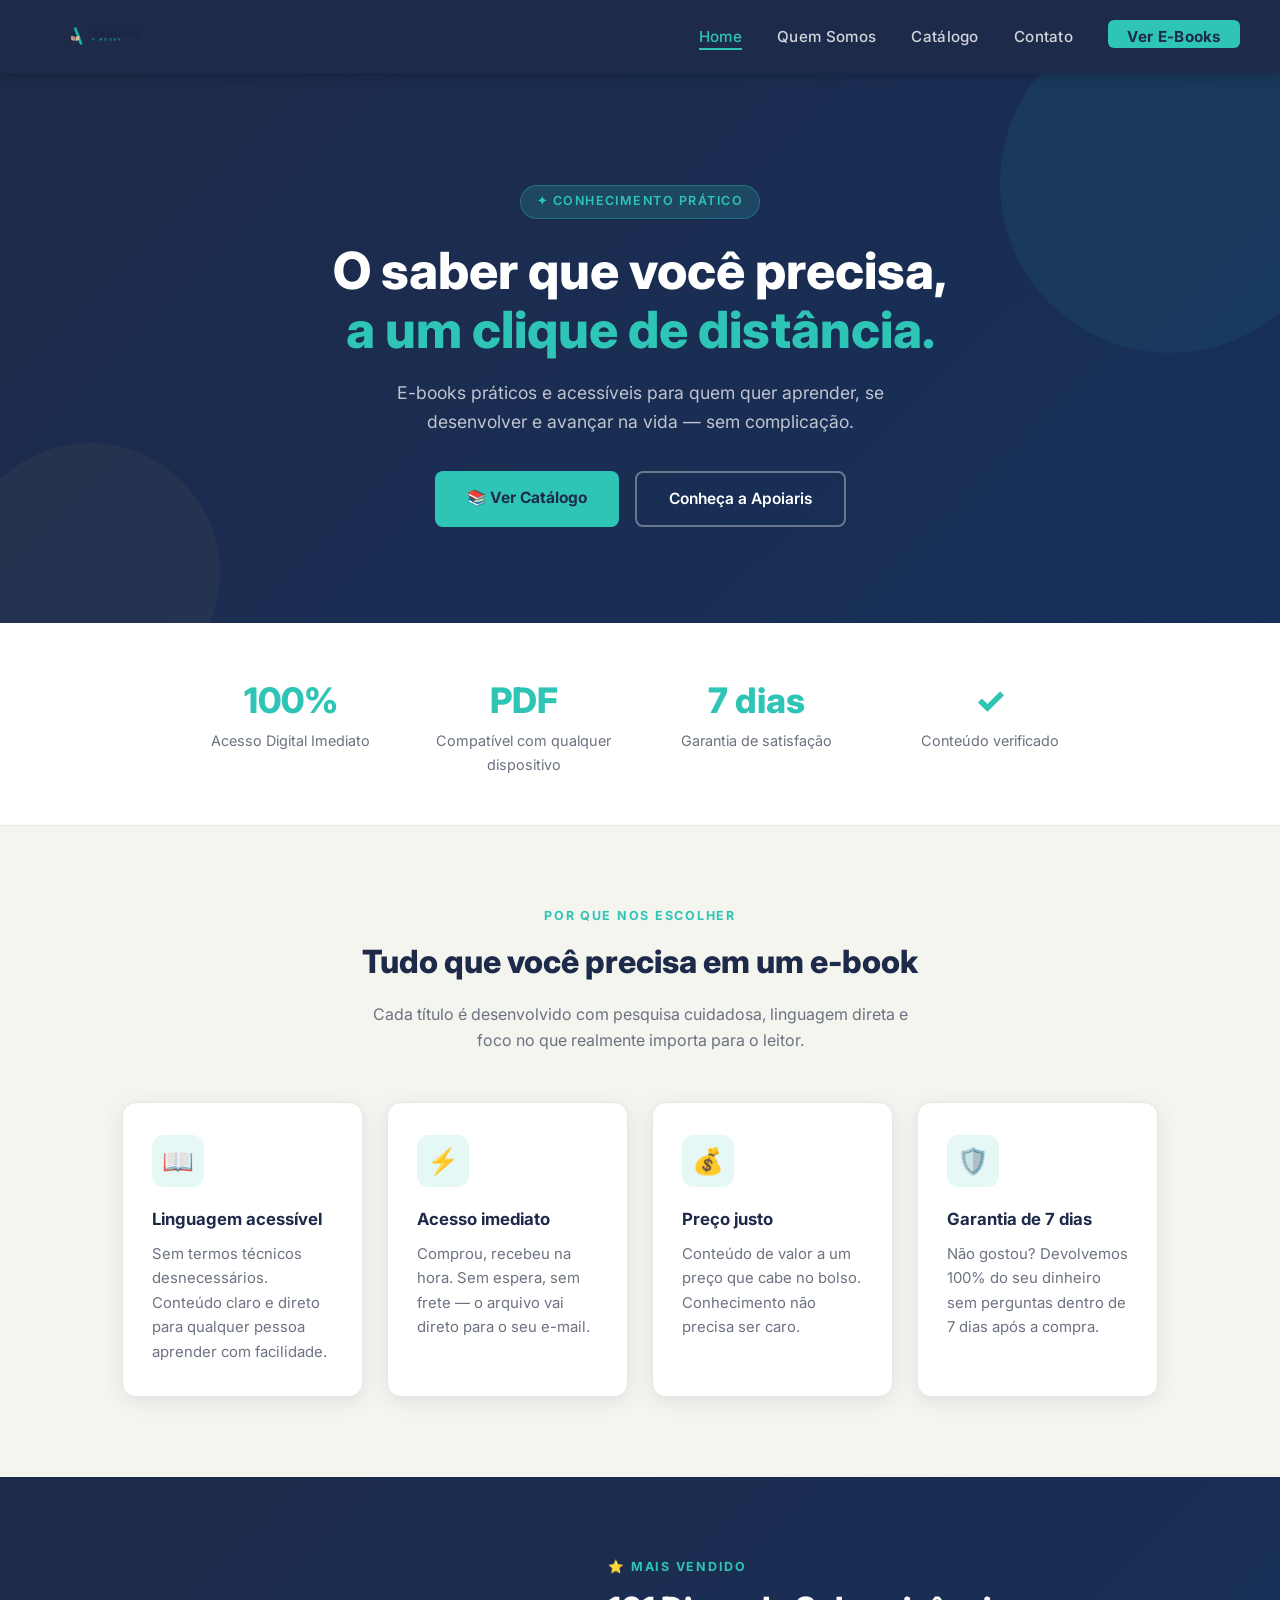
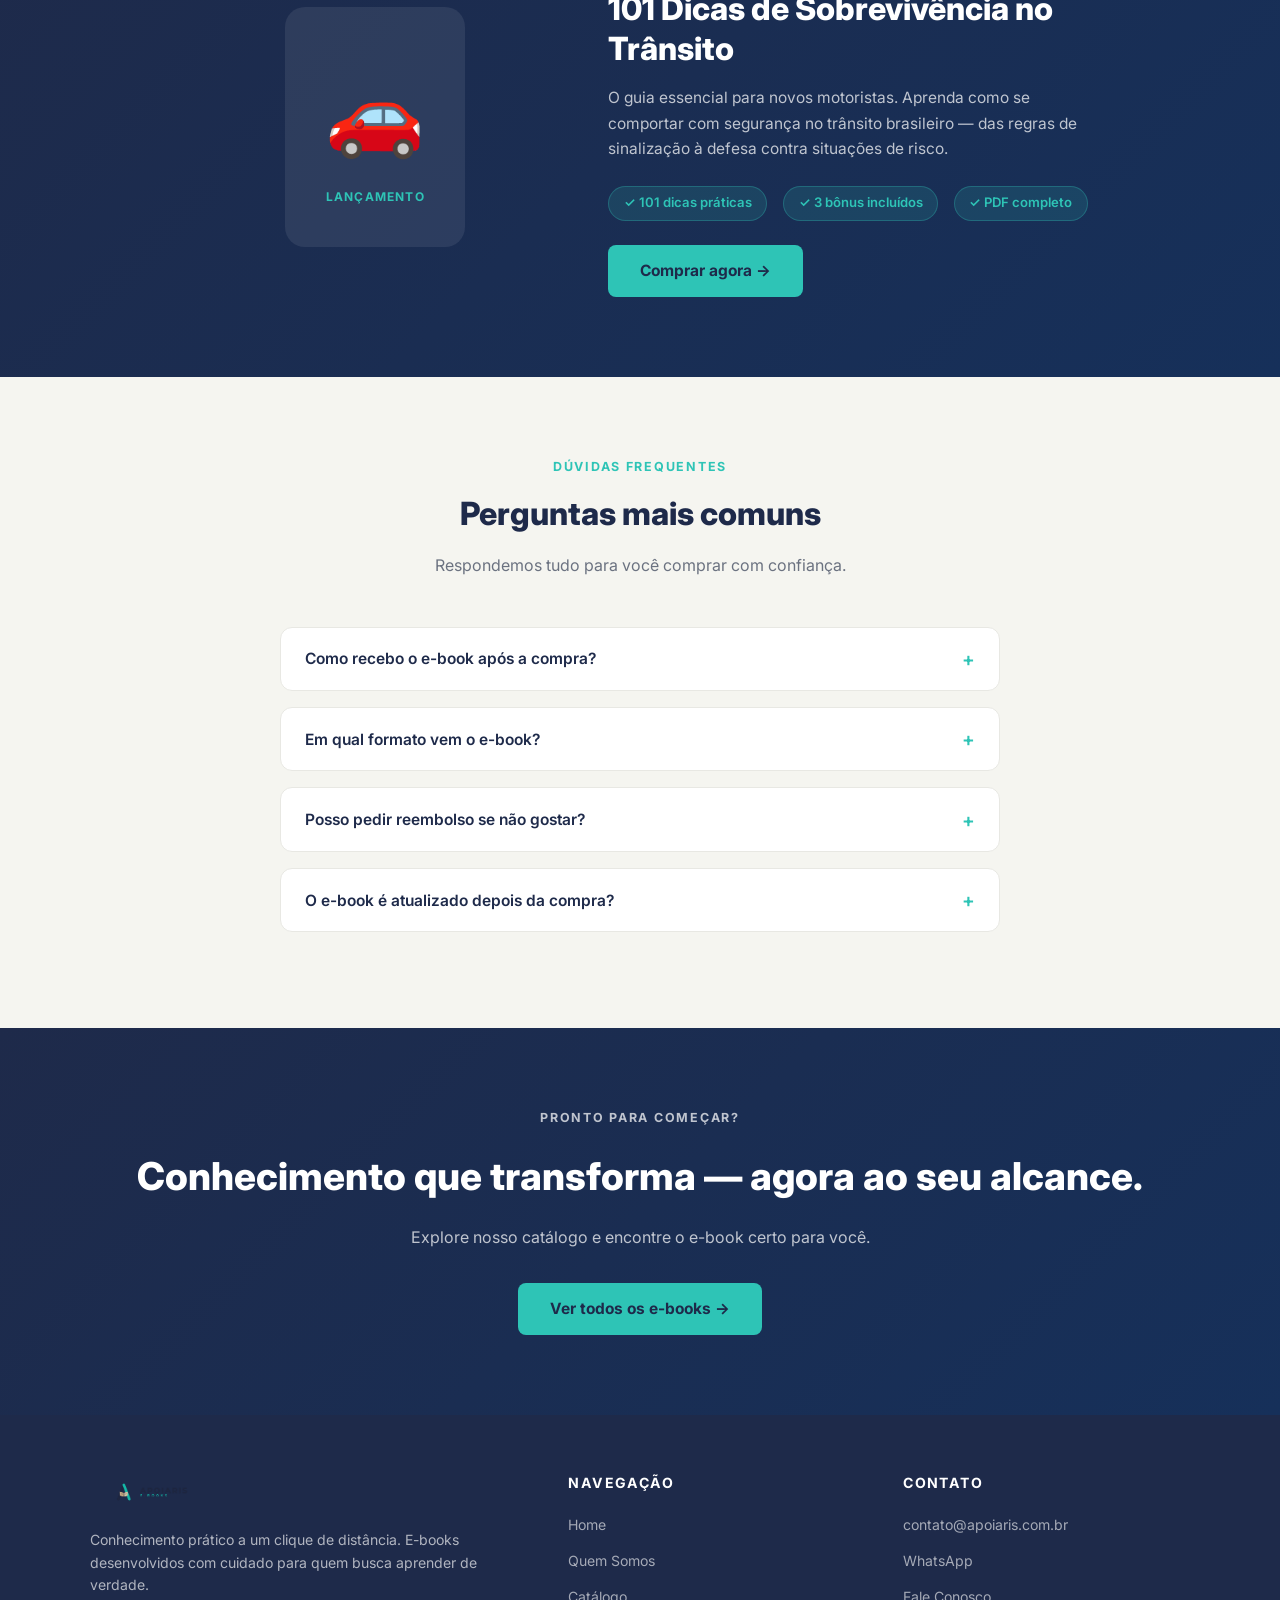
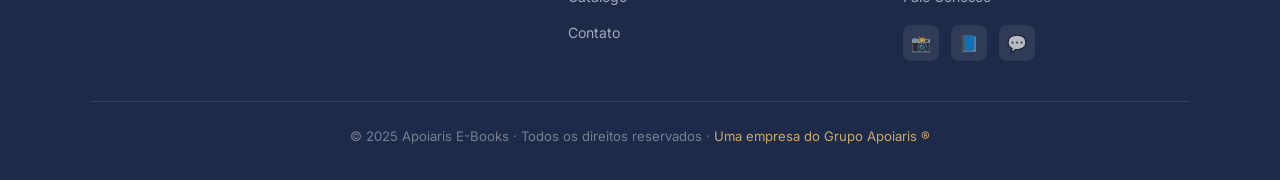
==== index.html @ 0bad5a65 "Add files via upload primeiro upload do site" ====
<!DOCTYPE html>
<html lang="pt-BR">
<head>
  <meta charset="UTF-8" />
  <meta name="viewport" content="width=device-width, initial-scale=1.0"/>
  <meta name="description" content="Apoiaris E-Books — Conhecimento prático a um clique de distância. E-books acessíveis para quem quer aprender e crescer."/>
  <title>Apoiaris E-Books — Conhecimento Prático</title>
  <link rel="stylesheet" href="css/style.css" />
  <link rel="preconnect" href="https://fonts.googleapis.com">
  <link href="https://fonts.googleapis.com/css2?family=Inter:wght@400;500;600;700;800&display=swap" rel="stylesheet">
</head>
<body>

  <!-- ======= NAVBAR ======= -->
  <nav class="navbar">
    <a href="index.html" class="navbar-logo">
      <img src="assets/logos/logo-horizontal-transparente.png" alt="Apoiaris E-Books" />
    </a>
    <button class="menu-toggle" onclick="toggleMenu()" aria-label="Menu">☰</button>
    <ul class="nav-links" id="navLinks">
      <li><a href="index.html" class="active">Home</a></li>
      <li><a href="quem-somos.html">Quem Somos</a></li>
      <li><a href="catalogo.html">Catálogo</a></li>
      <li><a href="contato.html">Contato</a></li>
      <li><a href="catalogo.html" class="nav-cta">Ver E-Books</a></li>
    </ul>
  </nav>

  <!-- ======= HERO ======= -->
  <section class="hero">
    <div class="hero-badge">✦ Conhecimento Prático</div>
    <h1>
      O saber que você precisa,<br>
      <span>a um clique de distância.</span>
    </h1>
    <p>E-books práticos e acessíveis para quem quer aprender, se desenvolver e avançar na vida — sem complicação.</p>
    <div class="hero-buttons">
      <a href="catalogo.html" class="btn-primary">📚 Ver Catálogo</a>
      <a href="quem-somos.html" class="btn-outline">Conheça a Apoiaris</a>
    </div>
  </section>

  <!-- ======= NÚMEROS / DESTAQUES ======= -->
  <section style="background: #fff; padding: 3rem 2rem; border-bottom: 1px solid #e8e8e3;">
    <div style="max-width:900px; margin:0 auto; display:grid; grid-template-columns:repeat(auto-fit,minmax(180px,1fr)); gap:2rem; text-align:center;">
      <div>
        <p style="font-size:2.2rem; font-weight:800; color:#2ec4b6;">100%</p>
        <p style="color:#6b7280; font-size:0.9rem;">Acesso Digital Imediato</p>
      </div>
      <div>
        <p style="font-size:2.2rem; font-weight:800; color:#2ec4b6;">PDF</p>
        <p style="color:#6b7280; font-size:0.9rem;">Compatível com qualquer dispositivo</p>
      </div>
      <div>
        <p style="font-size:2.2rem; font-weight:800; color:#2ec4b6;">7 dias</p>
        <p style="color:#6b7280; font-size:0.9rem;">Garantia de satisfação</p>
      </div>
      <div>
        <p style="font-size:2.2rem; font-weight:800; color:#2ec4b6;">✓</p>
        <p style="color:#6b7280; font-size:0.9rem;">Conteúdo verificado</p>
      </div>
    </div>
  </section>

  <!-- ======= DIFERENCIAIS ======= -->
  <section class="section">
    <p class="section-label">Por que nos escolher</p>
    <h2 class="section-title">Tudo que você precisa em um e-book</h2>
    <p class="section-desc">Cada título é desenvolvido com pesquisa cuidadosa, linguagem direta e foco no que realmente importa para o leitor.</p>

    <div class="cards-grid">
      <div class="card">
        <div class="card-icon">📖</div>
        <h3>Linguagem acessível</h3>
        <p>Sem termos técnicos desnecessários. Conteúdo claro e direto para qualquer pessoa aprender com facilidade.</p>
      </div>
      <div class="card">
        <div class="card-icon">⚡</div>
        <h3>Acesso imediato</h3>
        <p>Comprou, recebeu na hora. Sem espera, sem frete — o arquivo vai direto para o seu e-mail.</p>
      </div>
      <div class="card">
        <div class="card-icon">💰</div>
        <h3>Preço justo</h3>
        <p>Conteúdo de valor a um preço que cabe no bolso. Conhecimento não precisa ser caro.</p>
      </div>
      <div class="card">
        <div class="card-icon">🛡️</div>
        <h3>Garantia de 7 dias</h3>
        <p>Não gostou? Devolvemos 100% do seu dinheiro sem perguntas dentro de 7 dias após a compra.</p>
      </div>
    </div>
  </section>

  <!-- ======= DESTAQUE DE E-BOOK ======= -->
  <section style="background: linear-gradient(135deg, #1e2a4a 0%, #16305a 100%); padding: 5rem 2rem;">
    <div style="max-width:900px; margin:0 auto; display:grid; grid-template-columns:1fr 1.3fr; gap:3rem; align-items:center;">
      <div style="text-align:center;">
        <div style="background:rgba(255,255,255,0.08); border-radius:20px; padding:2.5rem; display:inline-block;">
          <span style="font-size:5rem; display:block; margin-bottom:0.5rem;">🚗</span>
          <p style="color:#2ec4b6; font-size:0.75rem; font-weight:700; letter-spacing:0.1em; text-transform:uppercase;">Lançamento</p>
        </div>
      </div>
      <div style="color:#fff;">
        <p style="color:#2ec4b6; font-size:0.78rem; font-weight:700; letter-spacing:0.14em; text-transform:uppercase; margin-bottom:0.7rem;">⭐ Mais Vendido</p>
        <h2 style="font-size:clamp(1.5rem,3vw,2rem); font-weight:800; margin-bottom:1rem; line-height:1.25;">101 Dicas de Sobrevivência no Trânsito</h2>
        <p style="color:rgba(255,255,255,0.72); margin-bottom:1.5rem; font-size:0.97rem;">O guia essencial para novos motoristas. Aprenda como se comportar com segurança no trânsito brasileiro — das regras de sinalização à defesa contra situações de risco.</p>
        <div style="display:flex; gap:1rem; flex-wrap:wrap; margin-bottom:1.5rem;">
          <span style="background:rgba(46,196,182,0.15); border:1px solid rgba(46,196,182,0.3); color:#2ec4b6; padding:0.35rem 0.9rem; border-radius:100px; font-size:0.82rem; font-weight:600;">✓ 101 dicas práticas</span>
          <span style="background:rgba(46,196,182,0.15); border:1px solid rgba(46,196,182,0.3); color:#2ec4b6; padding:0.35rem 0.9rem; border-radius:100px; font-size:0.82rem; font-weight:600;">✓ 3 bônus incluídos</span>
          <span style="background:rgba(46,196,182,0.15); border:1px solid rgba(46,196,182,0.3); color:#2ec4b6; padding:0.35rem 0.9rem; border-radius:100px; font-size:0.82rem; font-weight:600;">✓ PDF completo</span>
        </div>
        <a href="https://pay.kiwify.com.br/pmF61qo" target="_blank" class="btn-primary">Comprar agora →</a>
      </div>
    </div>
  </section>

  <!-- ======= FAQ RÁPIDO ======= -->
  <section class="section">
    <p class="section-label">Dúvidas Frequentes</p>
    <h2 class="section-title">Perguntas mais comuns</h2>
    <p class="section-desc">Respondemos tudo para você comprar com confiança.</p>

    <div class="faq-list">
      <div class="faq-item">
        <button class="faq-question">
          Como recebo o e-book após a compra?
          <span class="icon">+</span>
        </button>
        <div class="faq-answer">
          Após a confirmação do pagamento, você recebe um e-mail com o link de download. O acesso é imediato para pagamentos via Pix e em até 1h para cartão de crédito.
        </div>
      </div>
      <div class="faq-item">
        <button class="faq-question">
          Em qual formato vem o e-book?
          <span class="icon">+</span>
        </button>
        <div class="faq-answer">
          Todos os nossos e-books são entregues em formato PDF, compatível com celular, tablet, computador e qualquer leitor de PDF — sem necessidade de aplicativo especial.
        </div>
      </div>
      <div class="faq-item">
        <button class="faq-question">
          Posso pedir reembolso se não gostar?
          <span class="icon">+</span>
        </button>
        <div class="faq-answer">
          Sim! Oferecemos garantia total de 7 dias. Basta entrar em contato através da nossa página de Contato ou pelo e-mail e devolvemos 100% do valor sem nenhuma pergunta.
        </div>
      </div>
      <div class="faq-item">
        <button class="faq-question">
          O e-book é atualizado depois da compra?
          <span class="icon">+</span>
        </button>
        <div class="faq-answer">
          Sim. Quando lançamos atualizações significativas de um título, os compradores anteriores recebem a nova versão gratuitamente por e-mail.
        </div>
      </div>
    </div>
  </section>

  <!-- ======= CTA FINAL ======= -->
  <section class="cta-banner">
    <p class="section-label" style="text-align:center; margin-bottom:1rem;">Pronto para começar?</p>
    <h2>Conhecimento que transforma — agora ao seu alcance.</h2>
    <p>Explore nosso catálogo e encontre o e-book certo para você.</p>
    <a href="catalogo.html" class="btn-primary">Ver todos os e-books →</a>
  </section>

  <!-- ======= FOOTER ======= -->
  <footer class="footer">
    <div class="footer-grid">
      <div class="footer-brand">
        <img src="assets/logos/logo-horizontal-transparente.png" alt="Apoiaris E-Books" />
        <p>Conhecimento prático a um clique de distância. E-books desenvolvidos com cuidado para quem busca aprender de verdade.</p>
      </div>
      <div class="footer-col">
        <h4>Navegação</h4>
        <ul>
          <li><a href="index.html">Home</a></li>
          <li><a href="quem-somos.html">Quem Somos</a></li>
          <li><a href="catalogo.html">Catálogo</a></li>
          <li><a href="contato.html">Contato</a></li>
        </ul>
      </div>
      <div class="footer-col">
        <h4>Contato</h4>
        <ul>
          <li><a href="mailto:contato@apoiaris.com.br">contato@apoiaris.com.br</a></li>
          <li><a href="https://wa.me/5562999999999" target="_blank">WhatsApp</a></li>
          <li><a href="contato.html">Fale Conosco</a></li>
        </ul>
        <div class="social-links" style="margin-top:1rem;">
          <a href="#" class="social-btn" title="Instagram">📸</a>
          <a href="#" class="social-btn" title="Facebook">📘</a>
          <a href="#" class="social-btn" title="WhatsApp">💬</a>
        </div>
      </div>
    </div>
    <div class="footer-bottom">
      <p>© 2025 Apoiaris E-Books · Todos os direitos reservados · <span>Uma empresa do Grupo Apoiaris ®</span></p>
    </div>
  </footer>

  <script src="js/main.js"></script>
</body>
</html>
---- css/style.css ----
/* ============================================================
   APOIARIS E-BOOKS — CSS Global
   Paleta: Navy #1e2a4a | Teal #2ec4b6 | Dourado #c9a96e | Off-white #f5f5f0
   ============================================================ */

/* ---------- RESET ---------- */
*, *::before, *::after { box-sizing: border-box; margin: 0; padding: 0; }

:root {
  --navy:    #1e2a4a;
  --teal:    #2ec4b6;
  --gold:    #c9a96e;
  --white:   #ffffff;
  --offwhite:#f5f5f0;
  --gray:    #6b7280;
  --light:   #e8e8e3;
  --card-bg: #ffffff;
  --shadow:  0 4px 20px rgba(30,42,74,0.10);
}

html { scroll-behavior: smooth; }

body {
  font-family: 'Inter', sans-serif;
  color: var(--navy);
  background: var(--offwhite);
  line-height: 1.65;
}

a { text-decoration: none; color: inherit; }

img { max-width: 100%; display: block; }

/* ---------- NAVBAR ---------- */
.navbar {
  display: flex;
  align-items: center;
  justify-content: space-between;
  padding: 0.9rem 2.5rem;
  background: var(--navy);
  position: sticky;
  top: 0;
  z-index: 200;
  box-shadow: 0 2px 12px rgba(0,0,0,0.25);
}

.navbar-logo img {
  height: 44px;
  width: auto;
}

.nav-links {
  list-style: none;
  display: flex;
  gap: 2.2rem;
}

.nav-links a {
  color: rgba(255,255,255,0.80);
  font-size: 0.95rem;
  font-weight: 500;
  letter-spacing: 0.02em;
  transition: color 0.2s;
  position: relative;
  padding-bottom: 2px;
}

.nav-links a::after {
  content: '';
  position: absolute;
  bottom: -2px; left: 0;
  width: 0; height: 2px;
  background: var(--teal);
  transition: width 0.25s;
}

.nav-links a:hover,
.nav-links a.active {
  color: var(--teal);
}

.nav-links a:hover::after,
.nav-links a.active::after {
  width: 100%;
}

.nav-cta {
  background: var(--teal);
  color: var(--navy) !important;
  padding: 0.45rem 1.2rem;
  border-radius: 6px;
  font-weight: 700 !important;
  transition: background 0.2s !important;
}

.nav-cta:hover { background: #26b0a3 !important; }

.menu-toggle {
  display: none;
  background: none;
  border: none;
  color: var(--white);
  font-size: 1.6rem;
  cursor: pointer;
  padding: 0.2rem;
}

/* ---------- HERO ---------- */
.hero {
  background: linear-gradient(135deg, var(--navy) 0%, #16305a 100%);
  color: var(--white);
  padding: 7rem 2rem 6rem;
  text-align: center;
  position: relative;
  overflow: hidden;
}

.hero::before {
  content: '';
  position: absolute;
  top: -60px; right: -60px;
  width: 340px; height: 340px;
  background: var(--teal);
  opacity: 0.07;
  border-radius: 50%;
}

.hero::after {
  content: '';
  position: absolute;
  bottom: -80px; left: -40px;
  width: 260px; height: 260px;
  background: var(--gold);
  opacity: 0.06;
  border-radius: 50%;
}

.hero-badge {
  display: inline-block;
  background: rgba(46,196,182,0.18);
  border: 1px solid rgba(46,196,182,0.35);
  color: var(--teal);
  font-size: 0.78rem;
  font-weight: 600;
  letter-spacing: 0.12em;
  text-transform: uppercase;
  padding: 0.35rem 1rem;
  border-radius: 100px;
  margin-bottom: 1.4rem;
}

.hero h1 {
  font-size: clamp(2rem, 5vw, 3.2rem);
  font-weight: 800;
  line-height: 1.15;
  margin-bottom: 1.2rem;
  max-width: 700px;
  margin-left: auto;
  margin-right: auto;
}

.hero h1 span { color: var(--teal); }

.hero p {
  font-size: 1.1rem;
  color: rgba(255,255,255,0.72);
  max-width: 520px;
  margin: 0 auto 2.2rem;
}

.hero-buttons {
  display: flex;
  gap: 1rem;
  justify-content: center;
  flex-wrap: wrap;
}

/* ---------- BOTÕES ---------- */
.btn-primary {
  background: var(--teal);
  color: var(--navy);
  padding: 0.85rem 2rem;
  border-radius: 8px;
  font-weight: 700;
  font-size: 0.97rem;
  transition: background 0.2s, transform 0.15s;
  display: inline-block;
}

.btn-primary:hover {
  background: #26b0a3;
  transform: translateY(-2px);
}

.btn-outline {
  background: transparent;
  color: var(--white);
  border: 2px solid rgba(255,255,255,0.35);
  padding: 0.83rem 2rem;
  border-radius: 8px;
  font-weight: 600;
  font-size: 0.97rem;
  transition: border-color 0.2s, color 0.2s;
  display: inline-block;
}

.btn-outline:hover {
  border-color: var(--teal);
  color: var(--teal);
}

/* ---------- SEÇÕES ---------- */
.section {
  padding: 5rem 2rem;
  max-width: 1100px;
  margin: 0 auto;
}

.section-label {
  color: var(--teal);
  font-size: 0.78rem;
  font-weight: 700;
  letter-spacing: 0.14em;
  text-transform: uppercase;
  margin-bottom: 0.6rem;
  text-align: center;
}

.section-title {
  font-size: clamp(1.5rem, 3vw, 2rem);
  font-weight: 800;
  text-align: center;
  margin-bottom: 0.75rem;
  color: var(--navy);
}

.section-desc {
  text-align: center;
  color: var(--gray);
  max-width: 560px;
  margin: 0 auto 3rem;
  font-size: 1rem;
}

/* ---------- CARDS (diferenciais) ---------- */
.cards-grid {
  display: grid;
  grid-template-columns: repeat(auto-fit, minmax(240px, 1fr));
  gap: 1.5rem;
}

.card {
  background: var(--card-bg);
  border-radius: 14px;
  padding: 2rem 1.8rem;
  border: 1px solid var(--light);
  box-shadow: var(--shadow);
  transition: transform 0.2s, box-shadow 0.2s;
}

.card:hover {
  transform: translateY(-4px);
  box-shadow: 0 8px 28px rgba(30,42,74,0.14);
}

.card-icon {
  width: 52px; height: 52px;
  background: rgba(46,196,182,0.12);
  border-radius: 12px;
  display: flex; align-items: center; justify-content: center;
  font-size: 1.6rem;
  margin-bottom: 1.2rem;
}

.card h3 { font-size: 1.05rem; margin-bottom: 0.5rem; font-weight: 700; }
.card p  { color: var(--gray); font-size: 0.93rem; }

/* ---------- CATÁLOGO DE E-BOOKS ---------- */
.ebooks-grid {
  display: grid;
  grid-template-columns: repeat(auto-fit, minmax(270px, 1fr));
  gap: 2rem;
  margin-top: 2rem;
}

.ebook-card {
  background: var(--white);
  border-radius: 16px;
  overflow: hidden;
  box-shadow: var(--shadow);
  border: 1px solid var(--light);
  transition: transform 0.2s, box-shadow 0.2s;
  display: flex;
  flex-direction: column;
}

.ebook-card:hover {
  transform: translateY(-5px);
  box-shadow: 0 12px 32px rgba(30,42,74,0.16);
}

.ebook-cover {
  background: linear-gradient(140deg, var(--navy) 0%, #16305a 100%);
  padding: 2rem 1.5rem;
  display: flex;
  align-items: center;
  justify-content: center;
  min-height: 200px;
  position: relative;
}

.ebook-cover img {
  max-height: 180px;
  width: auto;
  border-radius: 6px;
  box-shadow: 0 8px 24px rgba(0,0,0,0.35);
}

.ebook-cover-placeholder {
  text-align: center;
  color: var(--white);
}

.ebook-cover-placeholder .ebook-emoji { font-size: 4rem; display: block; margin-bottom: 0.8rem; }
.ebook-cover-placeholder h4 { font-size: 1rem; line-height: 1.3; max-width: 180px; }

.ebook-badge {
  position: absolute;
  top: 12px; right: 12px;
  background: var(--teal);
  color: var(--navy);
  font-size: 0.7rem;
  font-weight: 700;
  padding: 0.25rem 0.65rem;
  border-radius: 100px;
  letter-spacing: 0.05em;
}

.ebook-info {
  padding: 1.5rem;
  flex: 1;
  display: flex;
  flex-direction: column;
}

.ebook-category {
  font-size: 0.72rem;
  font-weight: 700;
  color: var(--teal);
  letter-spacing: 0.1em;
  text-transform: uppercase;
  margin-bottom: 0.5rem;
}

.ebook-info h3 {
  font-size: 1.05rem;
  font-weight: 700;
  margin-bottom: 0.6rem;
  line-height: 1.3;
}

.ebook-info p {
  color: var(--gray);
  font-size: 0.88rem;
  flex: 1;
  margin-bottom: 1.2rem;
}

.ebook-footer {
  display: flex;
  align-items: center;
  justify-content: space-between;
  gap: 0.5rem;
}

.ebook-price {
  font-size: 1.4rem;
  font-weight: 800;
  color: var(--navy);
}

.ebook-price span {
  font-size: 0.8rem;
  font-weight: 500;
  color: var(--gray);
  display: block;
  margin-top: -2px;
}

.btn-comprar {
  background: var(--navy);
  color: var(--white);
  padding: 0.6rem 1.3rem;
  border-radius: 8px;
  font-weight: 700;
  font-size: 0.88rem;
  transition: background 0.2s;
}

.btn-comprar:hover { background: var(--teal); color: var(--navy); }

/* ---------- BANNER CTA ---------- */
.cta-banner {
  background: linear-gradient(135deg, var(--navy) 0%, #16305a 100%);
  padding: 5rem 2rem;
  text-align: center;
  color: var(--white);
}

.cta-banner h2 {
  font-size: clamp(1.6rem, 3.5vw, 2.4rem);
  font-weight: 800;
  margin-bottom: 1rem;
}

.cta-banner p {
  color: rgba(255,255,255,0.72);
  max-width: 500px;
  margin: 0 auto 2rem;
}

/* ---------- QUEM SOMOS PAGE ---------- */
.page-hero {
  background: linear-gradient(135deg, var(--navy), #16305a);
  color: var(--white);
  padding: 5rem 2rem 4rem;
  text-align: center;
}

.page-hero h1 { font-size: clamp(1.8rem, 4vw, 2.8rem); font-weight: 800; margin-bottom: 0.75rem; }
.page-hero p  { color: rgba(255,255,255,0.72); font-size: 1.05rem; max-width: 520px; margin: 0 auto; }

.about-grid {
  display: grid;
  grid-template-columns: 1fr 1fr;
  gap: 4rem;
  align-items: center;
}

.about-text h2 { font-size: 1.7rem; font-weight: 800; margin-bottom: 1rem; }
.about-text p  { color: var(--gray); margin-bottom: 1rem; font-size: 0.97rem; }

.about-image {
  background: linear-gradient(135deg, var(--navy), #16305a);
  border-radius: 20px;
  padding: 3rem;
  text-align: center;
  box-shadow: var(--shadow);
}

.about-image img { max-width: 220px; margin: 0 auto; }

.values-grid {
  display: grid;
  grid-template-columns: repeat(auto-fit, minmax(200px, 1fr));
  gap: 1.5rem;
  margin-top: 1rem;
}

.value-item {
  background: var(--white);
  border-radius: 12px;
  padding: 1.6rem;
  border-left: 4px solid var(--teal);
  box-shadow: var(--shadow);
}

.value-item h4 { font-weight: 700; margin-bottom: 0.4rem; }
.value-item p  { color: var(--gray); font-size: 0.88rem; }

/* ---------- CONTATO PAGE ---------- */
.contact-grid {
  display: grid;
  grid-template-columns: 1fr 1.4fr;
  gap: 3.5rem;
  align-items: start;
}

.contact-info h2 { font-size: 1.6rem; font-weight: 800; margin-bottom: 0.75rem; }
.contact-info > p { color: var(--gray); margin-bottom: 2rem; }

.contact-item {
  display: flex;
  align-items: flex-start;
  gap: 1rem;
  margin-bottom: 1.5rem;
}

.contact-item-icon {
  width: 44px; height: 44px;
  background: rgba(46,196,182,0.12);
  border-radius: 10px;
  display: flex; align-items: center; justify-content: center;
  font-size: 1.2rem;
  flex-shrink: 0;
}

.contact-item-text strong { display: block; font-size: 0.85rem; color: var(--gray); margin-bottom: 2px; }
.contact-item-text a { color: var(--navy); font-weight: 600; font-size: 0.97rem; }
.contact-item-text a:hover { color: var(--teal); }

.contact-form {
  background: var(--white);
  border-radius: 16px;
  padding: 2.5rem;
  box-shadow: var(--shadow);
  border: 1px solid var(--light);
}

.form-group { margin-bottom: 1.3rem; }

.form-group label {
  display: block;
  font-size: 0.85rem;
  font-weight: 600;
  margin-bottom: 0.45rem;
  color: var(--navy);
}

.form-group input,
.form-group select,
.form-group textarea {
  width: 100%;
  padding: 0.75rem 1rem;
  border: 1.5px solid var(--light);
  border-radius: 8px;
  font-size: 0.95rem;
  font-family: inherit;
  color: var(--navy);
  background: var(--offwhite);
  transition: border-color 0.2s;
  outline: none;
}

.form-group input:focus,
.form-group select:focus,
.form-group textarea:focus {
  border-color: var(--teal);
  background: var(--white);
}

.form-group textarea { resize: vertical; min-height: 110px; }

.btn-submit {
  width: 100%;
  background: var(--teal);
  color: var(--navy);
  border: none;
  padding: 0.9rem;
  border-radius: 8px;
  font-size: 1rem;
  font-weight: 700;
  cursor: pointer;
  transition: background 0.2s, transform 0.15s;
  font-family: inherit;
}

.btn-submit:hover { background: #26b0a3; transform: translateY(-2px); }

.form-success {
  display: none;
  text-align: center;
  padding: 2rem;
  color: var(--teal);
  font-weight: 700;
  font-size: 1.1rem;
}

/* ---------- FAQ ---------- */
.faq-list { max-width: 720px; margin: 0 auto; }

.faq-item {
  background: var(--white);
  border-radius: 12px;
  margin-bottom: 1rem;
  border: 1px solid var(--light);
  overflow: hidden;
}

.faq-question {
  width: 100%;
  background: none;
  border: none;
  padding: 1.2rem 1.5rem;
  text-align: left;
  font-size: 0.97rem;
  font-weight: 600;
  color: var(--navy);
  cursor: pointer;
  display: flex;
  justify-content: space-between;
  align-items: center;
  font-family: inherit;
}

.faq-question .icon {
  font-size: 1.2rem;
  color: var(--teal);
  transition: transform 0.25s;
  flex-shrink: 0;
}

.faq-answer {
  max-height: 0;
  overflow: hidden;
  transition: max-height 0.35s ease, padding 0.25s;
  padding: 0 1.5rem;
  color: var(--gray);
  font-size: 0.93rem;
}

.faq-item.open .faq-answer {
  max-height: 300px;
  padding: 0 1.5rem 1.3rem;
}

.faq-item.open .faq-question .icon { transform: rotate(45deg); }

/* ---------- FOOTER ---------- */
.footer {
  background: var(--navy);
  color: rgba(255,255,255,0.65);
  padding: 3.5rem 2rem 2rem;
}

.footer-grid {
  display: grid;
  grid-template-columns: 1.5fr 1fr 1fr;
  gap: 3rem;
  max-width: 1100px;
  margin: 0 auto 2.5rem;
}

.footer-brand img { height: 42px; margin-bottom: 1rem; }
.footer-brand p   { font-size: 0.88rem; line-height: 1.6; }

.footer-col h4 {
  color: var(--white);
  font-size: 0.88rem;
  font-weight: 700;
  text-transform: uppercase;
  letter-spacing: 0.1em;
  margin-bottom: 1rem;
}

.footer-col ul { list-style: none; }
.footer-col ul li { margin-bottom: 0.6rem; }

.footer-col ul li a {
  color: rgba(255,255,255,0.60);
  font-size: 0.88rem;
  transition: color 0.2s;
}

.footer-col ul li a:hover { color: var(--teal); }

.footer-col .social-links {
  display: flex;
  gap: 0.75rem;
  margin-top: 0.5rem;
}

.social-btn {
  width: 36px; height: 36px;
  background: rgba(255,255,255,0.08);
  border-radius: 8px;
  display: flex; align-items: center; justify-content: center;
  font-size: 1rem;
  transition: background 0.2s;
}

.social-btn:hover { background: var(--teal); }

.footer-bottom {
  border-top: 1px solid rgba(255,255,255,0.10);
  padding-top: 1.5rem;
  text-align: center;
  font-size: 0.82rem;
  color: rgba(255,255,255,0.40);
  max-width: 1100px;
  margin: 0 auto;
}

.footer-bottom span { color: var(--gold); }

/* ---------- RESPONSIVO ---------- */
@media (max-width: 860px) {
  .about-grid     { grid-template-columns: 1fr; }
  .contact-grid   { grid-template-columns: 1fr; }
  .footer-grid    { grid-template-columns: 1fr 1fr; }
  .about-image    { order: -1; padding: 2rem; }
  .about-image img{ max-width: 160px; }
}

@media (max-width: 640px) {
  .navbar { padding: 0.9rem 1.2rem; }
  .menu-toggle { display: block; }

  .nav-links {
    display: none;
    flex-direction: column;
    gap: 0;
    position: absolute;
    top: 100%; left: 0; right: 0;
    background: #16224a;
    padding: 0.5rem 0;
    box-shadow: 0 8px 20px rgba(0,0,0,0.3);
  }

  .nav-links.open { display: flex; }

  .nav-links li a {
    display: block;
    padding: 0.85rem 2rem;
  }

  .nav-cta { margin: 0.5rem 2rem 0.85rem; display: block; text-align: center; border-radius: 8px; }

  .hero { padding: 5rem 1.5rem 4rem; }
  .section { padding: 3.5rem 1.2rem; }
  .footer-grid { grid-template-columns: 1fr; gap: 2rem; }
  .contact-form { padding: 1.5rem; }
  .ebooks-grid { grid-template-columns: 1fr; }
}
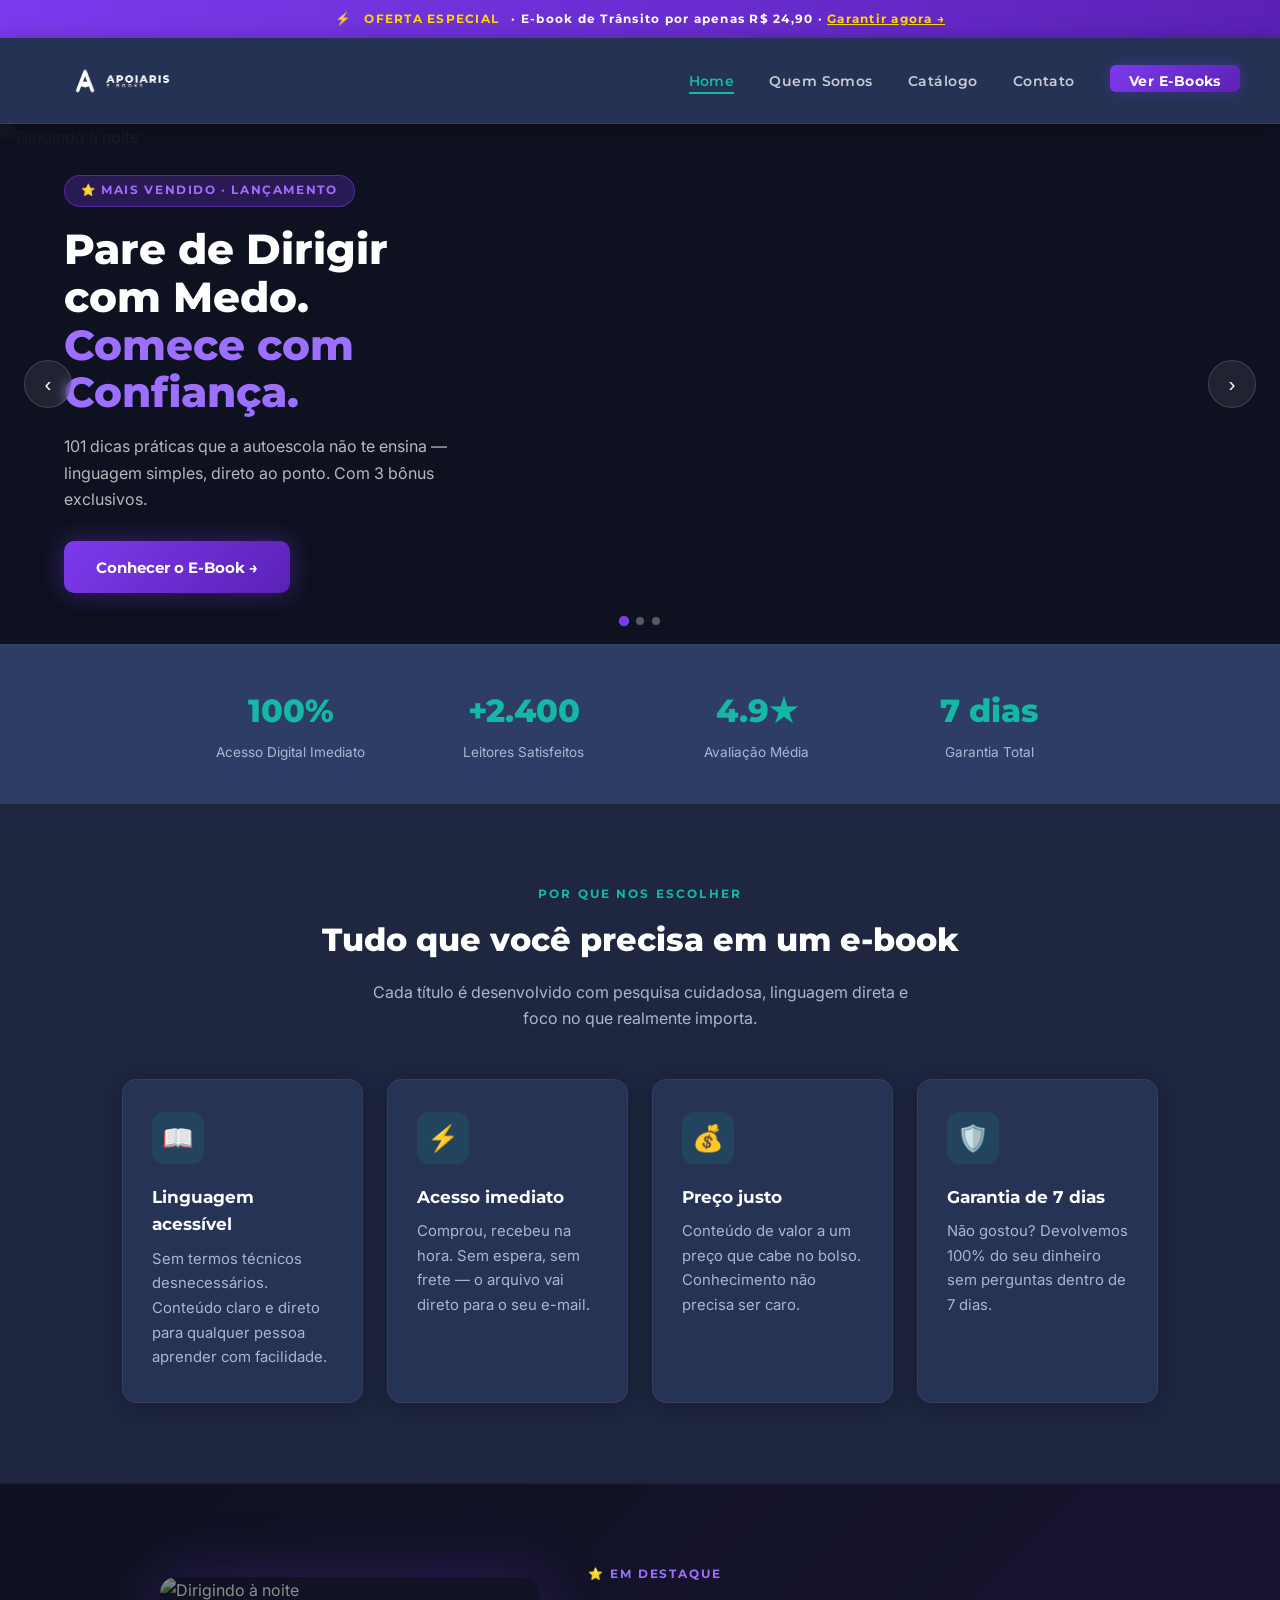
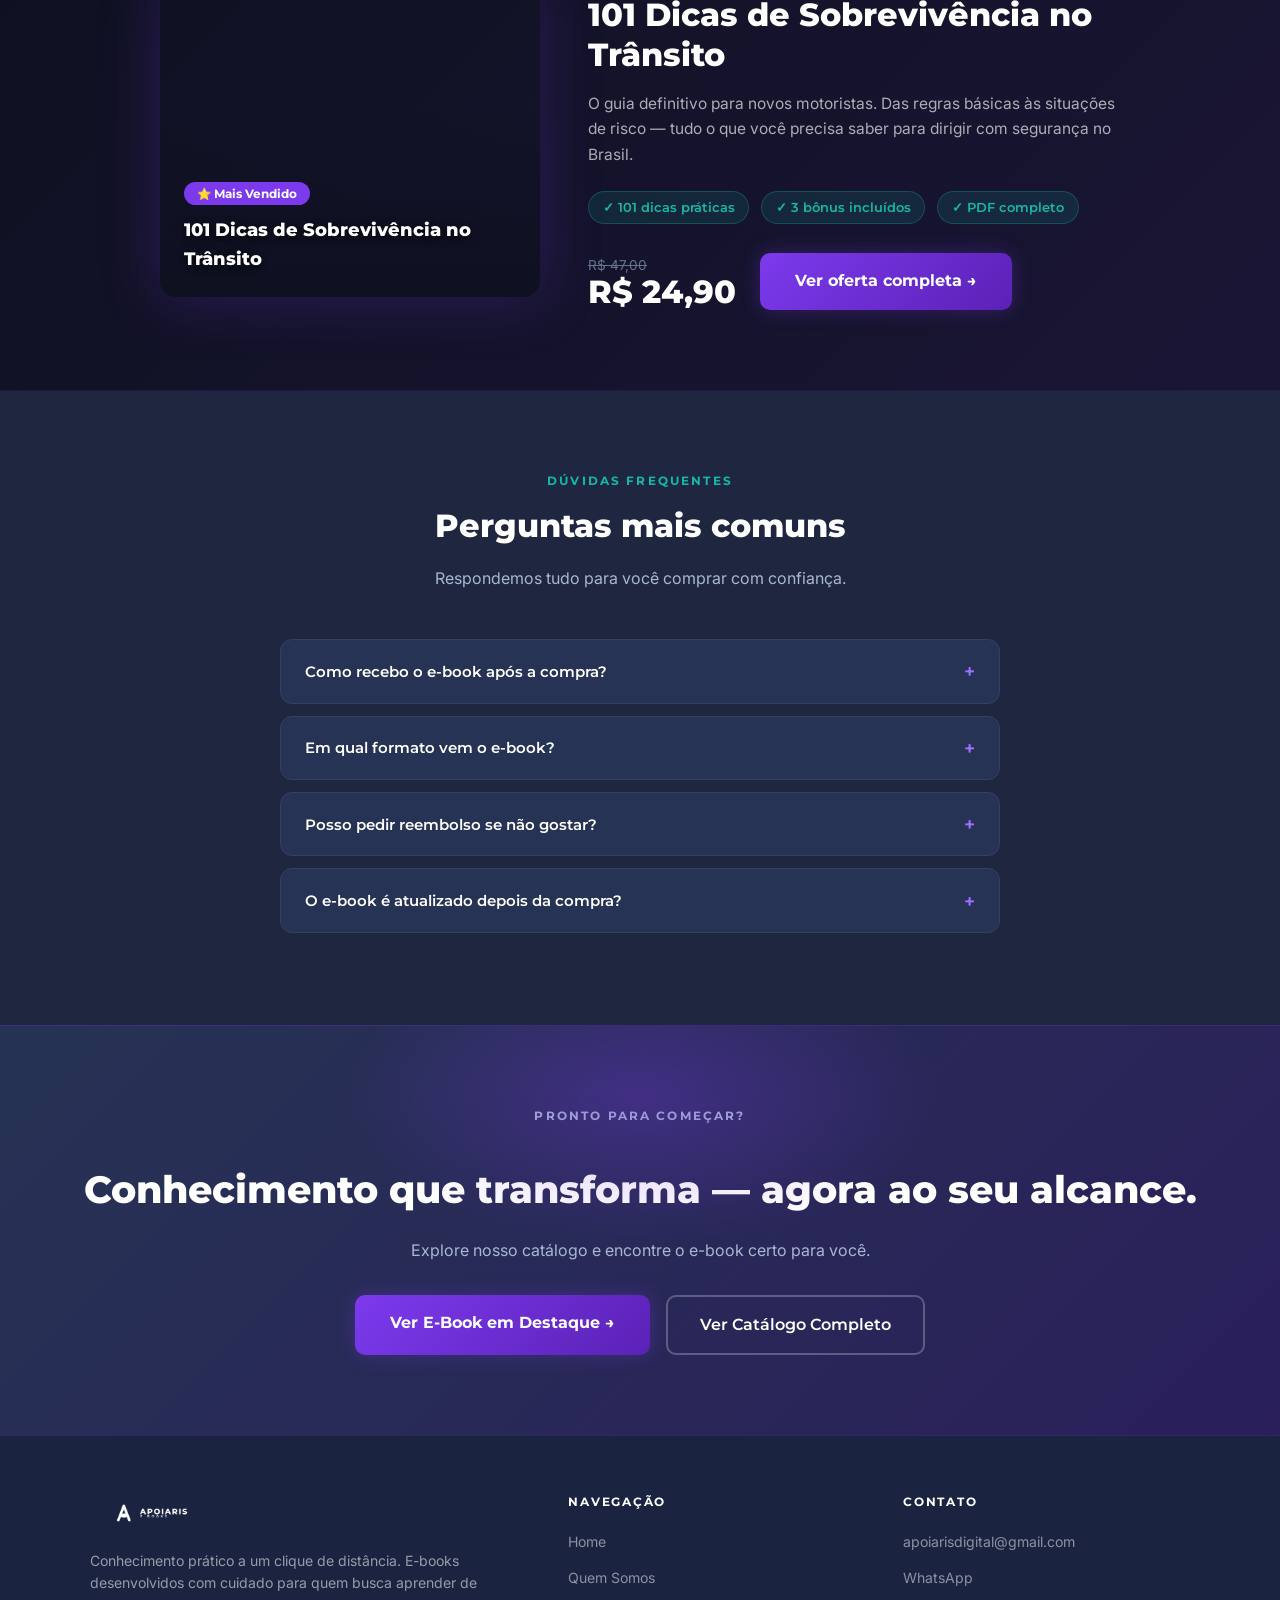
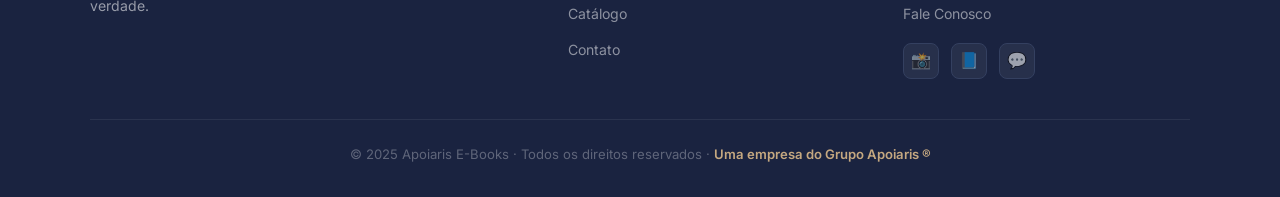
==== commit 36c392d2: "Add files via upload" ====
--- a/index.html
+++ b/index.html
@@ -3,18 +3,194 @@
 <head>
   <meta charset="UTF-8" />
   <meta name="viewport" content="width=device-width, initial-scale=1.0"/>
-  <meta name="description" content="Apoiaris E-Books — Conhecimento prático a um clique de distância. E-books acessíveis para quem quer aprender e crescer."/>
+  <meta name="description" content="Apoiaris E-Books — Conhecimento prático a um clique de distância."/>
   <title>Apoiaris E-Books — Conhecimento Prático</title>
   <link rel="stylesheet" href="css/style.css" />
   <link rel="preconnect" href="https://fonts.googleapis.com">
-  <link href="https://fonts.googleapis.com/css2?family=Inter:wght@400;500;600;700;800&display=swap" rel="stylesheet">
+  <link href="https://fonts.googleapis.com/css2?family=Montserrat:wght@400;600;700;800&family=Inter:wght@400;500;600;700;800&display=swap" rel="stylesheet">
+  <style>
+    /* ── CARROSSEL ── */
+    .carousel-wrap {
+      position: relative;
+      overflow: hidden;
+      width: 100%;
+      background: #0e1120;
+    }
+
+    .carousel-track {
+      display: flex;
+      transition: transform 0.6s cubic-bezier(.77,0,.18,1);
+    }
+
+    .carousel-slide {
+      min-width: 100%;
+      position: relative;
+      height: 520px;
+      display: flex;
+      align-items: center;
+      overflow: hidden;
+      cursor: pointer;
+      text-decoration: none;
+    }
+
+    .carousel-slide img.bg {
+      position: absolute;
+      inset: 0;
+      width: 100%;
+      height: 100%;
+      object-fit: cover;
+      filter: brightness(0.38);
+      transition: filter 0.4s;
+      display: block;
+    }
+
+    .carousel-slide:hover img.bg { filter: brightness(0.45); }
+
+    .carousel-overlay {
+      position: absolute;
+      inset: 0;
+      background: linear-gradient(90deg, rgba(14,17,32,0.92) 0%, rgba(14,17,32,0.55) 60%, transparent 100%);
+    }
+
+    .carousel-content {
+      position: relative;
+      z-index: 2;
+      max-width: 560px;
+      padding: 3rem 4rem;
+      color: #fff;
+    }
+
+    .carousel-content .slide-tag {
+      display: inline-block;
+      background: rgba(124,58,237,0.25);
+      border: 1px solid rgba(124,58,237,0.50);
+      color: #9D6FFF;
+      font-size: 0.72rem;
+      font-weight: 700;
+      font-family: 'Montserrat', sans-serif;
+      letter-spacing: 0.14em;
+      text-transform: uppercase;
+      padding: 0.35rem 1rem;
+      border-radius: 100px;
+      margin-bottom: 1.2rem;
+    }
+
+    .carousel-content h2 {
+      font-size: clamp(1.6rem, 3.5vw, 2.6rem);
+      font-weight: 800;
+      font-family: 'Montserrat', sans-serif;
+      line-height: 1.15;
+      margin-bottom: 1rem;
+      color: #fff;
+    }
+
+    .carousel-content h2 span { color: #14B8A6; }
+    .carousel-content h2 em   { color: #9D6FFF; font-style: normal; }
+
+    .carousel-content p {
+      font-size: 1rem;
+      color: rgba(255,255,255,0.70);
+      margin-bottom: 1.8rem;
+      max-width: 420px;
+    }
+
+    .carousel-content .slide-btn {
+      display: inline-block;
+      background: linear-gradient(135deg, #7C3AED, #5B21B6);
+      color: #fff;
+      padding: 0.85rem 2rem;
+      border-radius: 10px;
+      font-weight: 700;
+      font-size: 0.95rem;
+      font-family: 'Montserrat', sans-serif;
+      box-shadow: 0 0 24px rgba(124,58,237,0.40);
+      transition: box-shadow 0.2s, transform 0.15s;
+    }
+
+    .carousel-content .slide-btn:hover {
+      box-shadow: 0 0 40px rgba(124,58,237,0.65);
+      transform: translateY(-2px);
+    }
+
+    /* Setas */
+    .carousel-btn {
+      position: absolute;
+      top: 50%; transform: translateY(-50%);
+      z-index: 10;
+      background: rgba(255,255,255,0.08);
+      border: 1px solid rgba(255,255,255,0.15);
+      color: #fff;
+      width: 48px; height: 48px;
+      border-radius: 50%;
+      font-size: 1.3rem;
+      cursor: pointer;
+      backdrop-filter: blur(6px);
+      transition: background 0.2s;
+      display: flex; align-items: center; justify-content: center;
+    }
+
+    .carousel-btn:hover { background: rgba(124,58,237,0.45); }
+    .carousel-btn.prev { left: 1.5rem; }
+    .carousel-btn.next { right: 1.5rem; }
+
+    /* Dots */
+    .carousel-dots {
+      position: absolute;
+      bottom: 1.2rem; left: 50%;
+      transform: translateX(-50%);
+      display: flex; gap: 0.5rem;
+      z-index: 10;
+    }
+
+    .dot {
+      width: 8px; height: 8px;
+      border-radius: 50%;
+      background: rgba(255,255,255,0.30);
+      cursor: pointer;
+      transition: background 0.25s, transform 0.25s;
+      border: none;
+    }
+
+    .dot.active {
+      background: #7C3AED;
+      transform: scale(1.3);
+    }
+
+    @media (max-width: 640px) {
+      .carousel-slide { height: 380px; }
+      .carousel-content { padding: 2rem 1.5rem; }
+      .carousel-content h2 { font-size: 1.5rem; }
+      .carousel-btn { width: 38px; height: 38px; font-size: 1rem; }
+    }
+  </style>
+  <!-- Meta Pixel -->
+  <script>
+  !function(f,b,e,v,n,t,s){if(f.fbq)return;n=f.fbq=function(){n.callMethod?
+  n.callMethod.apply(n,arguments):n.queue.push(arguments)};
+  if(!f._fbq)f._fbq=n;n.push=n;n.loaded=!0;n.version="2.0";
+  n.queue=[];t=b.createElement(e);t.async=!0;
+  t.src=v;s=b.getElementsByTagName(e)[0];
+  s.parentNode.insertBefore(t,s)}(window,document,"script",
+  "https://connect.facebook.net/en_US/fbevents.js");
+  fbq("init","1538312574315932");
+  fbq("track","PageView");
+  </script>
+  <noscript><img height="1" width="1" style="display:none"
+  src="https://www.facebook.com/tr?id=1538312574315932&ev=PageView&noscript=1"/></noscript>
+  <!-- Fim Meta Pixel -->
 </head>
 <body>
 
-  <!-- ======= NAVBAR ======= -->
+  <!-- BARRA TOPO -->
+  <div class="top-bar">
+    ⚡ <span>OFERTA ESPECIAL</span> · E-book de Trânsito por apenas R$ 24,90 · 
+    <a href="catalogo/transitosemmedo.html" style="color:#FFD700; text-decoration:underline;">Garantir agora →</a>
+  </div>
+
+  <!-- NAVBAR -->
   <nav class="navbar">
     <a href="index.html" class="navbar-logo">
-      <img src="assets/logos/logo-horizontal-transparente.png" alt="Apoiaris E-Books" />
+      <img src="assets/logos/logo-horizontal-transparente.png" alt="Apoiaris E-Books" style="filter:brightness(0) invert(1);" />
     </a>
     <button class="menu-toggle" onclick="toggleMenu()" aria-label="Menu">☰</button>
     <ul class="nav-links" id="navLinks">
@@ -22,51 +198,93 @@
       <li><a href="quem-somos.html">Quem Somos</a></li>
       <li><a href="catalogo.html">Catálogo</a></li>
       <li><a href="contato.html">Contato</a></li>
-      <li><a href="catalogo.html" class="nav-cta">Ver E-Books</a></li>
+      <li><a href="catalogo/transitosemmedo.html" class="nav-cta">Ver E-Books</a></li>
     </ul>
   </nav>
 
-  <!-- ======= HERO ======= -->
-  <section class="hero">
-    <div class="hero-badge">✦ Conhecimento Prático</div>
-    <h1>
-      O saber que você precisa,<br>
-      <span>a um clique de distância.</span>
-    </h1>
-    <p>E-books práticos e acessíveis para quem quer aprender, se desenvolver e avançar na vida — sem complicação.</p>
-    <div class="hero-buttons">
-      <a href="catalogo.html" class="btn-primary">📚 Ver Catálogo</a>
-      <a href="quem-somos.html" class="btn-outline">Conheça a Apoiaris</a>
-    </div>
-  </section>
-
-  <!-- ======= NÚMEROS / DESTAQUES ======= -->
-  <section style="background: #fff; padding: 3rem 2rem; border-bottom: 1px solid #e8e8e3;">
-    <div style="max-width:900px; margin:0 auto; display:grid; grid-template-columns:repeat(auto-fit,minmax(180px,1fr)); gap:2rem; text-align:center;">
-      <div>
-        <p style="font-size:2.2rem; font-weight:800; color:#2ec4b6;">100%</p>
-        <p style="color:#6b7280; font-size:0.9rem;">Acesso Digital Imediato</p>
-      </div>
-      <div>
-        <p style="font-size:2.2rem; font-weight:800; color:#2ec4b6;">PDF</p>
-        <p style="color:#6b7280; font-size:0.9rem;">Compatível com qualquer dispositivo</p>
-      </div>
-      <div>
-        <p style="font-size:2.2rem; font-weight:800; color:#2ec4b6;">7 dias</p>
-        <p style="color:#6b7280; font-size:0.9rem;">Garantia de satisfação</p>
-      </div>
-      <div>
-        <p style="font-size:2.2rem; font-weight:800; color:#2ec4b6;">✓</p>
-        <p style="color:#6b7280; font-size:0.9rem;">Conteúdo verificado</p>
-      </div>
-    </div>
-  </section>
+  <!-- ======= CARROSSEL ======= -->
+  <div class="carousel-wrap">
+    <div class="carousel-track" id="carouselTrack">
+
+      <!-- SLIDE 1: E-book de Trânsito -->
+      <a href="catalogo/transitosemmedo.html" class="carousel-slide">
+        <img class="bg"
+          src="https://images.unsplash.com/photo-1449965408869-eaa3f722e40d?w=1400&q=80&auto=format&fit=crop"
+          alt="Dirigindo à noite" />
+        <div class="carousel-overlay"></div>
+        <div class="carousel-content">
+          <div class="slide-tag">⭐ Mais Vendido · Lançamento</div>
+          <h2>Pare de Dirigir com Medo.<br><em>Comece com Confiança.</em></h2>
+          <p>101 dicas práticas que a autoescola não te ensina — linguagem simples, direto ao ponto. Com 3 bônus exclusivos.</p>
+          <span class="slide-btn">Conhecer o E-Book →</span>
+        </div>
+      </a>
+
+      <!-- SLIDE 2: Catálogo -->
+      <a href="catalogo.html" class="carousel-slide">
+        <img class="bg"
+          src="https://images.unsplash.com/photo-1507842217343-583bb7270b66?w=1400&q=80&auto=format&fit=crop"
+          alt="Leitura e conhecimento" />
+        <div class="carousel-overlay"></div>
+        <div class="carousel-content">
+          <div class="slide-tag">📚 Nossa Coleção</div>
+          <h2>Conheça Nosso<br><span>Catálogo Completo</span></h2>
+          <p>E-books práticos e acessíveis para o seu crescimento. Conteúdo verificado, entrega imediata, garantia de 7 dias.</p>
+          <span class="slide-btn">Ver Catálogo →</span>
+        </div>
+      </a>
+
+      <!-- SLIDE 3: Quem Somos -->
+      <a href="quem-somos.html" class="carousel-slide">
+        <img class="bg"
+          src="https://images.unsplash.com/photo-1519389950473-47ba0277781c?w=1400&q=80&auto=format&fit=crop"
+          alt="Equipe trabalhando" />
+        <div class="carousel-overlay"></div>
+        <div class="carousel-content">
+          <div class="slide-tag">🏢 Apoiaris Digital</div>
+          <h2>Conhecimento que<br><span>Transforma Vidas</span></h2>
+          <p>Somos uma empresa do Grupo Apoiaris dedicada a criar conteúdo digital de qualidade ao alcance de todos os brasileiros.</p>
+          <span class="slide-btn">Conheça a Apoiaris →</span>
+        </div>
+      </a>
+
+    </div><!-- /track -->
+
+    <!-- Setas -->
+    <button class="carousel-btn prev" onclick="moveCarousel(-1)">‹</button>
+    <button class="carousel-btn next" onclick="moveCarousel(1)">›</button>
+
+    <!-- Dots -->
+    <div class="carousel-dots" id="carouselDots"></div>
+  </div>
+
+  <!-- ======= STATS BAR ======= -->
+  <div class="stats-bar">
+    <div class="stats-bar-inner">
+      <div class="stat-item">
+        <p>100%</p>
+        <p>Acesso Digital Imediato</p>
+      </div>
+      <div class="stat-item">
+        <p>+2.400</p>
+        <p>Leitores Satisfeitos</p>
+      </div>
+      <div class="stat-item">
+        <p>4.9★</p>
+        <p>Avaliação Média</p>
+      </div>
+      <div class="stat-item">
+        <p>7 dias</p>
+        <p>Garantia Total</p>
+      </div>
+    </div>
+  </div>
 
   <!-- ======= DIFERENCIAIS ======= -->
   <section class="section">
     <p class="section-label">Por que nos escolher</p>
     <h2 class="section-title">Tudo que você precisa em um e-book</h2>
-    <p class="section-desc">Cada título é desenvolvido com pesquisa cuidadosa, linguagem direta e foco no que realmente importa para o leitor.</p>
+    <p class="section-desc">Cada título é desenvolvido com pesquisa cuidadosa, linguagem direta e foco no que realmente importa.</p>
 
     <div class="cards-grid">
       <div class="card">
@@ -87,35 +305,48 @@
       <div class="card">
         <div class="card-icon">🛡️</div>
         <h3>Garantia de 7 dias</h3>
-        <p>Não gostou? Devolvemos 100% do seu dinheiro sem perguntas dentro de 7 dias após a compra.</p>
+        <p>Não gostou? Devolvemos 100% do seu dinheiro sem perguntas dentro de 7 dias.</p>
       </div>
     </div>
   </section>
 
-  <!-- ======= DESTAQUE DE E-BOOK ======= -->
-  <section style="background: linear-gradient(135deg, #1e2a4a 0%, #16305a 100%); padding: 5rem 2rem;">
-    <div style="max-width:900px; margin:0 auto; display:grid; grid-template-columns:1fr 1.3fr; gap:3rem; align-items:center;">
-      <div style="text-align:center;">
-        <div style="background:rgba(255,255,255,0.08); border-radius:20px; padding:2.5rem; display:inline-block;">
-          <span style="font-size:5rem; display:block; margin-bottom:0.5rem;">🚗</span>
-          <p style="color:#2ec4b6; font-size:0.75rem; font-weight:700; letter-spacing:0.1em; text-transform:uppercase;">Lançamento</p>
-        </div>
-      </div>
-      <div style="color:#fff;">
-        <p style="color:#2ec4b6; font-size:0.78rem; font-weight:700; letter-spacing:0.14em; text-transform:uppercase; margin-bottom:0.7rem;">⭐ Mais Vendido</p>
-        <h2 style="font-size:clamp(1.5rem,3vw,2rem); font-weight:800; margin-bottom:1rem; line-height:1.25;">101 Dicas de Sobrevivência no Trânsito</h2>
-        <p style="color:rgba(255,255,255,0.72); margin-bottom:1.5rem; font-size:0.97rem;">O guia essencial para novos motoristas. Aprenda como se comportar com segurança no trânsito brasileiro — das regras de sinalização à defesa contra situações de risco.</p>
-        <div style="display:flex; gap:1rem; flex-wrap:wrap; margin-bottom:1.5rem;">
-          <span style="background:rgba(46,196,182,0.15); border:1px solid rgba(46,196,182,0.3); color:#2ec4b6; padding:0.35rem 0.9rem; border-radius:100px; font-size:0.82rem; font-weight:600;">✓ 101 dicas práticas</span>
-          <span style="background:rgba(46,196,182,0.15); border:1px solid rgba(46,196,182,0.3); color:#2ec4b6; padding:0.35rem 0.9rem; border-radius:100px; font-size:0.82rem; font-weight:600;">✓ 3 bônus incluídos</span>
-          <span style="background:rgba(46,196,182,0.15); border:1px solid rgba(46,196,182,0.3); color:#2ec4b6; padding:0.35rem 0.9rem; border-radius:100px; font-size:0.82rem; font-weight:600;">✓ PDF completo</span>
-        </div>
-        <a href="https://pay.kiwify.com.br/pmF61qo" target="_blank" class="btn-primary">Comprar agora →</a>
+  <!-- ======= DESTAQUE E-BOOK ======= -->
+  <section style="background: linear-gradient(135deg, #0e1120 0%, #1a1535 100%); padding: 5rem 2rem; border-top:1px solid rgba(124,58,237,0.15); border-bottom:1px solid rgba(124,58,237,0.15);">
+    <div style="max-width:960px; margin:0 auto; display:grid; grid-template-columns:1fr 1.4fr; gap:3rem; align-items:center;">
+
+      <!-- IMAGEM REALISTA -->
+      <div style="position:relative; border-radius:16px; overflow:hidden; box-shadow:0 0 60px rgba(124,58,237,0.25);">
+        <img src="https://images.unsplash.com/photo-1449965408869-eaa3f722e40d?w=600&q=80&auto=format&fit=crop"
+             alt="Dirigindo à noite"
+             style="width:100%; height:320px; object-fit:cover; display:block; filter:brightness(0.55);" />
+        <div style="position:absolute; inset:0; background:linear-gradient(to top, #0e1120 0%, transparent 60%);"></div>
+        <div style="position:absolute; bottom:1.5rem; left:1.5rem; right:1.5rem;">
+          <span style="background:#7C3AED; color:#fff; font-size:0.72rem; font-weight:700; font-family:'Montserrat',sans-serif; padding:0.3rem 0.8rem; border-radius:100px;">⭐ Mais Vendido</span>
+          <p style="color:#fff; font-weight:800; font-family:'Montserrat',sans-serif; font-size:1.1rem; margin-top:0.6rem; text-shadow:0 2px 8px rgba(0,0,0,0.8);">101 Dicas de Sobrevivência no Trânsito</p>
+        </div>
+      </div>
+
+      <div>
+        <p style="color:#9D6FFF; font-size:0.75rem; font-weight:700; letter-spacing:0.16em; text-transform:uppercase; font-family:'Montserrat',sans-serif; margin-bottom:0.7rem;">⭐ Em Destaque</p>
+        <h2 style="font-size:clamp(1.5rem,3vw,2rem); font-weight:800; font-family:'Montserrat',sans-serif; margin-bottom:1rem; line-height:1.25; color:#fff;">101 Dicas de Sobrevivência no Trânsito</h2>
+        <p style="color:rgba(255,255,255,0.65); margin-bottom:1.5rem; font-size:0.97rem;">O guia definitivo para novos motoristas. Das regras básicas às situações de risco — tudo o que você precisa saber para dirigir com segurança no Brasil.</p>
+        <div style="display:flex; gap:0.75rem; flex-wrap:wrap; margin-bottom:1.8rem;">
+          <span style="background:rgba(20,184,166,0.12); border:1px solid rgba(20,184,166,0.28); color:#14B8A6; padding:0.3rem 0.85rem; border-radius:100px; font-size:0.8rem; font-weight:600; font-family:'Montserrat',sans-serif;">✓ 101 dicas práticas</span>
+          <span style="background:rgba(20,184,166,0.12); border:1px solid rgba(20,184,166,0.28); color:#14B8A6; padding:0.3rem 0.85rem; border-radius:100px; font-size:0.8rem; font-weight:600; font-family:'Montserrat',sans-serif;">✓ 3 bônus incluídos</span>
+          <span style="background:rgba(20,184,166,0.12); border:1px solid rgba(20,184,166,0.28); color:#14B8A6; padding:0.3rem 0.85rem; border-radius:100px; font-size:0.8rem; font-weight:600; font-family:'Montserrat',sans-serif;">✓ PDF completo</span>
+        </div>
+        <div style="display:flex; align-items:center; gap:1.5rem; flex-wrap:wrap;">
+          <div>
+            <p style="color:#64748B; font-size:0.85rem; text-decoration:line-through;">R$ 47,00</p>
+            <p style="font-size:2rem; font-weight:800; font-family:'Montserrat',sans-serif; color:#fff; line-height:1;">R$ 24,90</p>
+          </div>
+          <a href="catalogo/transitosemmedo.html" class="btn-primary btn-pulse">Ver oferta completa →</a>
+        </div>
       </div>
     </div>
   </section>
 
-  <!-- ======= FAQ RÁPIDO ======= -->
+  <!-- ======= FAQ ======= -->
   <section class="section">
     <p class="section-label">Dúvidas Frequentes</p>
     <h2 class="section-title">Perguntas mais comuns</h2>
@@ -123,57 +354,40 @@
 
     <div class="faq-list">
       <div class="faq-item">
-        <button class="faq-question">
-          Como recebo o e-book após a compra?
-          <span class="icon">+</span>
-        </button>
-        <div class="faq-answer">
-          Após a confirmação do pagamento, você recebe um e-mail com o link de download. O acesso é imediato para pagamentos via Pix e em até 1h para cartão de crédito.
-        </div>
+        <button class="faq-question">Como recebo o e-book após a compra?<span class="icon">+</span></button>
+        <div class="faq-answer">Após a confirmação do pagamento, você recebe um e-mail com o link de download. O acesso é imediato para Pix e em até 1h para cartão de crédito.</div>
       </div>
       <div class="faq-item">
-        <button class="faq-question">
-          Em qual formato vem o e-book?
-          <span class="icon">+</span>
-        </button>
-        <div class="faq-answer">
-          Todos os nossos e-books são entregues em formato PDF, compatível com celular, tablet, computador e qualquer leitor de PDF — sem necessidade de aplicativo especial.
-        </div>
+        <button class="faq-question">Em qual formato vem o e-book?<span class="icon">+</span></button>
+        <div class="faq-answer">Todos os e-books são entregues em PDF, compatível com celular, tablet, computador e qualquer leitor — sem necessidade de aplicativo especial.</div>
       </div>
       <div class="faq-item">
-        <button class="faq-question">
-          Posso pedir reembolso se não gostar?
-          <span class="icon">+</span>
-        </button>
-        <div class="faq-answer">
-          Sim! Oferecemos garantia total de 7 dias. Basta entrar em contato através da nossa página de Contato ou pelo e-mail e devolvemos 100% do valor sem nenhuma pergunta.
-        </div>
+        <button class="faq-question">Posso pedir reembolso se não gostar?<span class="icon">+</span></button>
+        <div class="faq-answer">Sim! Oferecemos garantia total de 7 dias. Basta entrar em contato e devolvemos 100% do valor sem nenhuma pergunta.</div>
       </div>
       <div class="faq-item">
-        <button class="faq-question">
-          O e-book é atualizado depois da compra?
-          <span class="icon">+</span>
-        </button>
-        <div class="faq-answer">
-          Sim. Quando lançamos atualizações significativas de um título, os compradores anteriores recebem a nova versão gratuitamente por e-mail.
-        </div>
+        <button class="faq-question">O e-book é atualizado depois da compra?<span class="icon">+</span></button>
+        <div class="faq-answer">Sim. Quando lançamos atualizações significativas, os compradores anteriores recebem a nova versão gratuitamente por e-mail.</div>
       </div>
     </div>
   </section>
 
   <!-- ======= CTA FINAL ======= -->
   <section class="cta-banner">
-    <p class="section-label" style="text-align:center; margin-bottom:1rem;">Pronto para começar?</p>
+    <p class="section-label">Pronto para começar?</p>
     <h2>Conhecimento que transforma — agora ao seu alcance.</h2>
     <p>Explore nosso catálogo e encontre o e-book certo para você.</p>
-    <a href="catalogo.html" class="btn-primary">Ver todos os e-books →</a>
+    <div style="display:flex; gap:1rem; justify-content:center; flex-wrap:wrap;">
+      <a href="catalogo/transitosemmedo.html" class="btn-primary btn-pulse">Ver E-Book em Destaque →</a>
+      <a href="catalogo.html" class="btn-outline">Ver Catálogo Completo</a>
+    </div>
   </section>
 
-  <!-- ======= FOOTER ======= -->
+  <!-- FOOTER -->
   <footer class="footer">
     <div class="footer-grid">
       <div class="footer-brand">
-        <img src="assets/logos/logo-horizontal-transparente.png" alt="Apoiaris E-Books" />
+        <img src="assets/logos/logo-horizontal-transparente.png" alt="Apoiaris E-Books" style="filter:brightness(0) invert(1);" />
         <p>Conhecimento prático a um clique de distância. E-books desenvolvidos com cuidado para quem busca aprender de verdade.</p>
       </div>
       <div class="footer-col">
@@ -188,7 +402,7 @@
       <div class="footer-col">
         <h4>Contato</h4>
         <ul>
-          <li><a href="mailto:contato@apoiaris.com.br">contato@apoiaris.com.br</a></li>
+          <li><a href="mailto:apoiarisdigital@gmail.com">apoiarisdigital@gmail.com</a></li>
           <li><a href="https://wa.me/5562999999999" target="_blank">WhatsApp</a></li>
           <li><a href="contato.html">Fale Conosco</a></li>
         </ul>
@@ -205,5 +419,45 @@
   </footer>
 
   <script src="js/main.js"></script>
+  <script>
+    // ── CARROSSEL ──
+    let current = 0;
+    const slides = document.querySelectorAll('.carousel-slide');
+    const track  = document.getElementById('carouselTrack');
+    const dotsEl = document.getElementById('carouselDots');
+    let autoTimer;
+
+    // Cria dots
+    slides.forEach((_, i) => {
+      const d = document.createElement('button');
+      d.className = 'dot' + (i === 0 ? ' active' : '');
+      d.onclick = () => goTo(i);
+      dotsEl.appendChild(d);
+    });
+
+    function goTo(n) {
+      current = (n + slides.length) % slides.length;
+      track.style.transform = `translateX(-${current * 100}%)`;
+      document.querySelectorAll('.dot').forEach((d, i) => d.classList.toggle('active', i === current));
+      resetAuto();
+    }
+
+    function moveCarousel(dir) { goTo(current + dir); }
+
+    function resetAuto() {
+      clearInterval(autoTimer);
+      autoTimer = setInterval(() => goTo(current + 1), 5000);
+    }
+
+    // Swipe touch
+    let touchX = 0;
+    track.addEventListener('touchstart', e => touchX = e.touches[0].clientX, { passive: true });
+    track.addEventListener('touchend', e => {
+      const diff = touchX - e.changedTouches[0].clientX;
+      if (Math.abs(diff) > 50) moveCarousel(diff > 0 ? 1 : -1);
+    });
+
+    resetAuto();
+  </script>
 </body>
 </html>
--- a/css/style.css
+++ b/css/style.css
@@ -1,35 +1,64 @@
 /* ============================================================
-   APOIARIS E-BOOKS — CSS Global
-   Paleta: Navy #1e2a4a | Teal #2ec4b6 | Dourado #c9a96e | Off-white #f5f5f0
+   APOIARIS DIGITAL — CSS Global v4
+   Visual: Dark Premium CLAREADO — fundo #1E2640 (não preto)
+   Azul Profundo #1E2640 | Verde Digital #14B8A6
+   Roxo Vibrante #7C3AED | Ouro Neutro #C5A880
+   Tipografia: Montserrat (títulos) + Inter (corpo)
    ============================================================ */
 
 /* ---------- RESET ---------- */
 *, *::before, *::after { box-sizing: border-box; margin: 0; padding: 0; }
 
 :root {
-  --navy:    #1e2a4a;
-  --teal:    #2ec4b6;
-  --gold:    #c9a96e;
-  --white:   #ffffff;
-  --offwhite:#f5f5f0;
-  --gray:    #6b7280;
-  --light:   #e8e8e3;
-  --card-bg: #ffffff;
-  --shadow:  0 4px 20px rgba(30,42,74,0.10);
+  --navy:        #1E2640;
+  --navy-deep:   #1E2640;   /* era #131929 (preto) → agora azul profundo */
+  --navy-card:   #263354;   /* era #1a2235 → mais claro */
+  --navy-light:  #2e3d66;   /* novo: cards e seções alternadas */
+  --teal:        #14B8A6;
+  --teal-glow:   rgba(20,184,166,0.25);
+  --purple:      #7C3AED;
+  --purple-light:#9D6FFF;
+  --purple-glow: rgba(124,58,237,0.30);
+  --gold:        #C5A880;
+  --white:       #ffffff;
+  --offwhite:    #F0F4FF;
+  --gray:        #A8B8D0;   /* era #94A3B8 → mais claro e legível */
+  --light:       #344060;   /* bordas — era #2a3550 */
+  --card-bg:     #263354;
+  --shadow:      0 4px 24px rgba(0,0,0,0.25);
+  --shadow-glow: 0 0 30px rgba(124,58,237,0.20);
 }
 
 html { scroll-behavior: smooth; }
 
 body {
-  font-family: 'Inter', sans-serif;
-  color: var(--navy);
-  background: var(--offwhite);
+  font-family: 'Inter', Arial, sans-serif;
+  color: var(--white);
+  background: var(--navy-deep);
   line-height: 1.65;
 }
 
+h1, h2, h3, h4, h5, h6 {
+  font-family: 'Montserrat', 'Helvetica Neue', Arial, sans-serif;
+  font-weight: 700;
+}
+
 a { text-decoration: none; color: inherit; }
-
 img { max-width: 100%; display: block; }
+
+/* ---------- BARRA TOPO (urgência) ---------- */
+.top-bar {
+  background: linear-gradient(90deg, var(--purple) 0%, #5B21B6 100%);
+  text-align: center;
+  padding: 0.55rem 1rem;
+  font-size: 0.78rem;
+  font-weight: 700;
+  font-family: 'Montserrat', sans-serif;
+  letter-spacing: 0.1em;
+  color: var(--white);
+}
+
+.top-bar span { color: #FFD700; margin: 0 0.5rem; }
 
 /* ---------- NAVBAR ---------- */
 .navbar {
@@ -37,29 +66,35 @@
   align-items: center;
   justify-content: space-between;
   padding: 0.9rem 2.5rem;
-  background: var(--navy);
+  background: rgba(38,51,84,0.97);
+  backdrop-filter: blur(12px);
+  border-bottom: 1px solid rgba(124,58,237,0.30);
   position: sticky;
   top: 0;
   z-index: 200;
-  box-shadow: 0 2px 12px rgba(0,0,0,0.25);
-}
-
+  box-shadow: 0 2px 20px rgba(0,0,0,0.25);
+}
+
+/* Logo sempre branca/visível em qualquer fundo escuro */
 .navbar-logo img {
-  height: 44px;
+  height: 56px;
   width: auto;
+  filter: brightness(0) invert(1);
 }
 
 .nav-links {
   list-style: none;
   display: flex;
   gap: 2.2rem;
+  align-items: center;
 }
 
 .nav-links a {
-  color: rgba(255,255,255,0.80);
-  font-size: 0.95rem;
-  font-weight: 500;
-  letter-spacing: 0.02em;
+  color: rgba(255,255,255,0.75);
+  font-size: 0.9rem;
+  font-weight: 600;
+  font-family: 'Montserrat', sans-serif;
+  letter-spacing: 0.03em;
   transition: color 0.2s;
   position: relative;
   padding-bottom: 2px;
@@ -75,25 +110,26 @@
 }
 
 .nav-links a:hover,
-.nav-links a.active {
-  color: var(--teal);
-}
-
+.nav-links a.active { color: var(--teal); }
 .nav-links a:hover::after,
-.nav-links a.active::after {
-  width: 100%;
-}
+.nav-links a.active::after { width: 100%; }
 
 .nav-cta {
-  background: var(--teal);
-  color: var(--navy) !important;
+  background: linear-gradient(135deg, var(--purple), #5B21B6) !important;
+  color: var(--white) !important;
   padding: 0.45rem 1.2rem;
   border-radius: 6px;
   font-weight: 700 !important;
-  transition: background 0.2s !important;
-}
-
-.nav-cta:hover { background: #26b0a3 !important; }
+  box-shadow: 0 0 16px var(--purple-glow);
+  transition: box-shadow 0.2s, transform 0.15s !important;
+}
+
+.nav-cta:hover {
+  box-shadow: 0 0 28px var(--purple-glow) !important;
+  transform: translateY(-1px);
+}
+
+.nav-cta::after { display: none !important; }
 
 .menu-toggle {
   display: none;
@@ -102,12 +138,11 @@
   color: var(--white);
   font-size: 1.6rem;
   cursor: pointer;
-  padding: 0.2rem;
 }
 
 /* ---------- HERO ---------- */
 .hero {
-  background: linear-gradient(135deg, var(--navy) 0%, #16305a 100%);
+  background: linear-gradient(160deg, #1E2640 0%, #2a1f5a 50%, #1E2640 100%);
   color: var(--white);
   padding: 7rem 2rem 6rem;
   text-align: center;
@@ -118,33 +153,32 @@
 .hero::before {
   content: '';
   position: absolute;
-  top: -60px; right: -60px;
-  width: 340px; height: 340px;
-  background: var(--teal);
-  opacity: 0.07;
-  border-radius: 50%;
+  top: -100px; right: -100px;
+  width: 500px; height: 500px;
+  background: radial-gradient(circle, var(--purple-glow) 0%, transparent 70%);
+  pointer-events: none;
 }
 
 .hero::after {
   content: '';
   position: absolute;
-  bottom: -80px; left: -40px;
-  width: 260px; height: 260px;
-  background: var(--gold);
-  opacity: 0.06;
-  border-radius: 50%;
+  bottom: -80px; left: -60px;
+  width: 380px; height: 380px;
+  background: radial-gradient(circle, var(--teal-glow) 0%, transparent 70%);
+  pointer-events: none;
 }
 
 .hero-badge {
   display: inline-block;
-  background: rgba(46,196,182,0.18);
-  border: 1px solid rgba(46,196,182,0.35);
-  color: var(--teal);
-  font-size: 0.78rem;
-  font-weight: 600;
-  letter-spacing: 0.12em;
+  background: rgba(124,58,237,0.20);
+  border: 1px solid rgba(124,58,237,0.50);
+  color: var(--purple-light);
+  font-size: 0.75rem;
+  font-weight: 700;
+  font-family: 'Montserrat', sans-serif;
+  letter-spacing: 0.14em;
   text-transform: uppercase;
-  padding: 0.35rem 1rem;
+  padding: 0.4rem 1.1rem;
   border-radius: 100px;
   margin-bottom: 1.4rem;
 }
@@ -160,10 +194,11 @@
 }
 
 .hero h1 span { color: var(--teal); }
+.hero h1 em   { color: var(--purple-light); font-style: normal; }
 
 .hero p {
-  font-size: 1.1rem;
-  color: rgba(255,255,255,0.72);
+  font-size: 1.05rem;
+  color: rgba(255,255,255,0.68);
   max-width: 520px;
   margin: 0 auto 2.2rem;
 }
@@ -177,37 +212,55 @@
 
 /* ---------- BOTÕES ---------- */
 .btn-primary {
-  background: var(--teal);
-  color: var(--navy);
-  padding: 0.85rem 2rem;
-  border-radius: 8px;
-  font-weight: 700;
-  font-size: 0.97rem;
-  transition: background 0.2s, transform 0.15s;
+  background: linear-gradient(135deg, var(--purple) 0%, #5B21B6 100%);
+  color: var(--white);
+  padding: 0.95rem 2.2rem;
+  border-radius: 10px;
+  font-weight: 700;
+  font-size: 1rem;
+  font-family: 'Montserrat', sans-serif;
+  transition: box-shadow 0.2s, transform 0.15s;
   display: inline-block;
+  box-shadow: 0 0 20px var(--purple-glow);
 }
 
 .btn-primary:hover {
-  background: #26b0a3;
+  box-shadow: 0 0 36px rgba(124,58,237,0.50);
+  transform: translateY(-2px);
+}
+
+.btn-teal {
+  background: linear-gradient(135deg, var(--teal) 0%, #0e9d8d 100%);
+  color: var(--white);
+  padding: 0.95rem 2.2rem;
+  border-radius: 10px;
+  font-weight: 700;
+  font-size: 1rem;
+  font-family: 'Montserrat', sans-serif;
+  transition: box-shadow 0.2s, transform 0.15s;
+  display: inline-block;
+  box-shadow: 0 0 20px var(--teal-glow);
+}
+
+.btn-teal:hover {
+  box-shadow: 0 0 36px rgba(20,184,166,0.45);
   transform: translateY(-2px);
 }
 
 .btn-outline {
   background: transparent;
   color: var(--white);
-  border: 2px solid rgba(255,255,255,0.35);
-  padding: 0.83rem 2rem;
-  border-radius: 8px;
+  border: 2px solid rgba(255,255,255,0.25);
+  padding: 0.93rem 2rem;
+  border-radius: 10px;
   font-weight: 600;
   font-size: 0.97rem;
+  font-family: 'Montserrat', sans-serif;
   transition: border-color 0.2s, color 0.2s;
   display: inline-block;
 }
 
-.btn-outline:hover {
-  border-color: var(--teal);
-  color: var(--teal);
-}
+.btn-outline:hover { border-color: var(--teal); color: var(--teal); }
 
 /* ---------- SEÇÕES ---------- */
 .section {
@@ -218,9 +271,10 @@
 
 .section-label {
   color: var(--teal);
-  font-size: 0.78rem;
-  font-weight: 700;
-  letter-spacing: 0.14em;
+  font-size: 0.75rem;
+  font-weight: 700;
+  font-family: 'Montserrat', sans-serif;
+  letter-spacing: 0.18em;
   text-transform: uppercase;
   margin-bottom: 0.6rem;
   text-align: center;
@@ -231,8 +285,12 @@
   font-weight: 800;
   text-align: center;
   margin-bottom: 0.75rem;
-  color: var(--navy);
-}
+  color: var(--white);
+  font-family: 'Montserrat', sans-serif;
+}
+
+.section-title span { color: var(--purple-light); }
+.section-title em   { color: var(--teal); font-style: normal; }
 
 .section-desc {
   text-align: center;
@@ -240,6 +298,36 @@
   max-width: 560px;
   margin: 0 auto 3rem;
   font-size: 1rem;
+}
+
+/* ---------- STATS BAR ---------- */
+.stats-bar {
+  background: var(--navy-light);
+  border-top: 1px solid var(--light);
+  border-bottom: 1px solid var(--light);
+  padding: 2.5rem 2rem;
+}
+
+.stats-bar-inner {
+  max-width: 900px;
+  margin: 0 auto;
+  display: grid;
+  grid-template-columns: repeat(auto-fit, minmax(160px, 1fr));
+  gap: 2rem;
+  text-align: center;
+}
+
+.stat-item p:first-child {
+  font-size: 2rem;
+  font-weight: 800;
+  font-family: 'Montserrat', sans-serif;
+  color: var(--teal);
+  margin-bottom: 0.2rem;
+}
+
+.stat-item p:last-child {
+  color: var(--gray);
+  font-size: 0.85rem;
 }
 
 /* ---------- CARDS (diferenciais) ---------- */
@@ -255,27 +343,66 @@
   padding: 2rem 1.8rem;
   border: 1px solid var(--light);
   box-shadow: var(--shadow);
-  transition: transform 0.2s, box-shadow 0.2s;
+  transition: transform 0.2s, box-shadow 0.2s, border-color 0.2s;
 }
 
 .card:hover {
   transform: translateY(-4px);
-  box-shadow: 0 8px 28px rgba(30,42,74,0.14);
+  box-shadow: 0 8px 32px rgba(124,58,237,0.18);
+  border-color: rgba(124,58,237,0.35);
 }
 
 .card-icon {
   width: 52px; height: 52px;
-  background: rgba(46,196,182,0.12);
+  background: rgba(20,184,166,0.12);
   border-radius: 12px;
   display: flex; align-items: center; justify-content: center;
   font-size: 1.6rem;
   margin-bottom: 1.2rem;
 }
 
-.card h3 { font-size: 1.05rem; margin-bottom: 0.5rem; font-weight: 700; }
-.card p  { color: var(--gray); font-size: 0.93rem; }
-
-/* ---------- CATÁLOGO DE E-BOOKS ---------- */
+.card h3 {
+  font-size: 1.05rem;
+  margin-bottom: 0.5rem;
+  font-weight: 700;
+  font-family: 'Montserrat', sans-serif;
+  color: var(--white);
+}
+
+.card p { color: var(--gray); font-size: 0.93rem; }
+
+/* ---------- CHECKLIST ---------- */
+.checklist { list-style: none; }
+
+.checklist li {
+  background: var(--navy-card);
+  border: 1px solid var(--light);
+  border-radius: 10px;
+  padding: 1rem 1.2rem;
+  margin-bottom: 0.75rem;
+  display: flex;
+  align-items: center;
+  gap: 1rem;
+  font-size: 0.97rem;
+  transition: border-color 0.2s;
+}
+
+.checklist li:hover { border-color: var(--teal); }
+
+.checklist li::before {
+  content: '✓';
+  color: var(--teal);
+  font-weight: 800;
+  font-size: 1.1rem;
+  flex-shrink: 0;
+  width: 24px; height: 24px;
+  background: rgba(20,184,166,0.15);
+  border-radius: 50%;
+  display: flex; align-items: center; justify-content: center;
+  font-size: 0.85rem;
+}
+
+/* ---------- CATÁLOGO ---------- */
 .ebooks-grid {
   display: grid;
   grid-template-columns: repeat(auto-fit, minmax(270px, 1fr));
@@ -284,23 +411,24 @@
 }
 
 .ebook-card {
-  background: var(--white);
+  background: var(--navy-card);
   border-radius: 16px;
   overflow: hidden;
   box-shadow: var(--shadow);
   border: 1px solid var(--light);
-  transition: transform 0.2s, box-shadow 0.2s;
+  transition: transform 0.2s, box-shadow 0.2s, border-color 0.2s;
   display: flex;
   flex-direction: column;
 }
 
 .ebook-card:hover {
   transform: translateY(-5px);
-  box-shadow: 0 12px 32px rgba(30,42,74,0.16);
+  box-shadow: 0 12px 40px rgba(124,58,237,0.20);
+  border-color: rgba(124,58,237,0.40);
 }
 
 .ebook-cover {
-  background: linear-gradient(140deg, var(--navy) 0%, #16305a 100%);
+  background: linear-gradient(140deg, #131929 0%, #1a1535 100%);
   padding: 2rem 1.5rem;
   display: flex;
   align-items: center;
@@ -313,7 +441,7 @@
   max-height: 180px;
   width: auto;
   border-radius: 6px;
-  box-shadow: 0 8px 24px rgba(0,0,0,0.35);
+  box-shadow: 0 8px 24px rgba(0,0,0,0.5);
 }
 
 .ebook-cover-placeholder {
@@ -322,18 +450,23 @@
 }
 
 .ebook-cover-placeholder .ebook-emoji { font-size: 4rem; display: block; margin-bottom: 0.8rem; }
-.ebook-cover-placeholder h4 { font-size: 1rem; line-height: 1.3; max-width: 180px; }
+.ebook-cover-placeholder h4 {
+  font-size: 1rem;
+  line-height: 1.3;
+  max-width: 180px;
+  font-family: 'Montserrat', sans-serif;
+}
 
 .ebook-badge {
   position: absolute;
   top: 12px; right: 12px;
   background: var(--teal);
-  color: var(--navy);
+  color: var(--white);
   font-size: 0.7rem;
   font-weight: 700;
+  font-family: 'Montserrat', sans-serif;
   padding: 0.25rem 0.65rem;
   border-radius: 100px;
-  letter-spacing: 0.05em;
 }
 
 .ebook-info {
@@ -346,6 +479,7 @@
 .ebook-category {
   font-size: 0.72rem;
   font-weight: 700;
+  font-family: 'Montserrat', sans-serif;
   color: var(--teal);
   letter-spacing: 0.1em;
   text-transform: uppercase;
@@ -355,16 +489,13 @@
 .ebook-info h3 {
   font-size: 1.05rem;
   font-weight: 700;
+  font-family: 'Montserrat', sans-serif;
   margin-bottom: 0.6rem;
   line-height: 1.3;
-}
-
-.ebook-info p {
-  color: var(--gray);
-  font-size: 0.88rem;
-  flex: 1;
-  margin-bottom: 1.2rem;
-}
+  color: var(--white);
+}
+
+.ebook-info p { color: var(--gray); font-size: 0.88rem; flex: 1; margin-bottom: 1.2rem; }
 
 .ebook-footer {
   display: flex;
@@ -376,60 +507,270 @@
 .ebook-price {
   font-size: 1.4rem;
   font-weight: 800;
-  color: var(--navy);
+  font-family: 'Montserrat', sans-serif;
+  color: var(--white);
 }
 
 .ebook-price span {
   font-size: 0.8rem;
   font-weight: 500;
+  font-family: 'Inter', sans-serif;
   color: var(--gray);
   display: block;
-  margin-top: -2px;
 }
 
 .btn-comprar {
-  background: var(--navy);
+  background: linear-gradient(135deg, var(--purple), #5B21B6);
   color: var(--white);
   padding: 0.6rem 1.3rem;
   border-radius: 8px;
   font-weight: 700;
   font-size: 0.88rem;
-  transition: background 0.2s;
-}
-
-.btn-comprar:hover { background: var(--teal); color: var(--navy); }
-
-/* ---------- BANNER CTA ---------- */
+  font-family: 'Montserrat', sans-serif;
+  transition: box-shadow 0.2s;
+  box-shadow: 0 0 12px var(--purple-glow);
+}
+
+.btn-comprar:hover { box-shadow: 0 0 24px rgba(124,58,237,0.50); }
+
+/* ---------- CRONÔMETRO ---------- */
+.countdown-bar {
+  background: var(--navy-card);
+  border: 1px solid var(--light);
+  border-radius: 14px;
+  padding: 1.5rem 2rem;
+  text-align: center;
+}
+
+.countdown-label {
+  font-size: 0.72rem;
+  font-weight: 700;
+  font-family: 'Montserrat', sans-serif;
+  letter-spacing: 0.16em;
+  text-transform: uppercase;
+  color: var(--gray);
+  margin-bottom: 0.75rem;
+}
+
+.countdown-digits {
+  display: flex;
+  justify-content: center;
+  align-items: center;
+  gap: 0.5rem;
+}
+
+.countdown-unit {
+  text-align: center;
+}
+
+.countdown-num {
+  font-size: 3rem;
+  font-weight: 800;
+  font-family: 'Montserrat', sans-serif;
+  color: var(--white);
+  line-height: 1;
+  min-width: 2.5ch;
+  display: inline-block;
+}
+
+.countdown-sep {
+  font-size: 2.5rem;
+  font-weight: 800;
+  color: var(--purple-light);
+  line-height: 1;
+  margin-bottom: 1rem;
+}
+
+.countdown-sub {
+  font-size: 0.68rem;
+  font-weight: 700;
+  font-family: 'Montserrat', sans-serif;
+  letter-spacing: 0.12em;
+  color: var(--gray);
+  text-transform: uppercase;
+  margin-top: 0.3rem;
+}
+
+/* ---------- PREÇO / OFERTA ---------- */
+.price-box {
+  background: var(--navy-card);
+  border: 1px solid var(--light);
+  border-radius: 14px;
+  padding: 2rem;
+  text-align: center;
+}
+
+.price-de {
+  font-size: 1rem;
+  color: var(--gray);
+  text-decoration: line-through;
+  margin-bottom: 0.2rem;
+}
+
+.price-por-label {
+  font-size: 0.85rem;
+  color: var(--gray);
+  margin-bottom: 0.3rem;
+}
+
+.price-valor {
+  font-size: 3rem;
+  font-weight: 800;
+  font-family: 'Montserrat', sans-serif;
+  color: var(--white);
+  line-height: 1.1;
+}
+
+.price-garantia {
+  font-size: 0.82rem;
+  color: var(--gray);
+  margin-top: 0.75rem;
+}
+
+.price-garantia span { color: var(--teal); font-weight: 600; }
+
+/* ---------- BÔNUS CARD ---------- */
+.bonus-card {
+  background: var(--navy-card);
+  border: 1px solid var(--light);
+  border-radius: 14px;
+  padding: 1.3rem 1.5rem;
+  display: flex;
+  gap: 1.2rem;
+  align-items: center;
+  margin-bottom: 1rem;
+  position: relative;
+  transition: border-color 0.2s;
+}
+
+.bonus-card:hover { border-color: rgba(124,58,237,0.40); }
+
+.bonus-price-tag {
+  position: absolute;
+  top: 1rem; right: 1rem;
+  font-size: 0.8rem;
+  font-weight: 700;
+  font-family: 'Montserrat', sans-serif;
+  color: var(--gray);
+  text-decoration: line-through;
+}
+
+.bonus-cover {
+  width: 70px; height: 80px;
+  background: linear-gradient(135deg, var(--navy), #1a1535);
+  border-radius: 8px;
+  flex-shrink: 0;
+  display: flex; align-items: center; justify-content: center;
+  font-size: 2rem;
+  border: 1px solid var(--light);
+}
+
+.bonus-label {
+  font-size: 0.7rem;
+  font-weight: 700;
+  font-family: 'Montserrat', sans-serif;
+  color: var(--purple-light);
+  letter-spacing: 0.1em;
+  text-transform: uppercase;
+  margin-bottom: 0.3rem;
+}
+
+.bonus-card h4 {
+  font-size: 0.97rem;
+  font-weight: 700;
+  font-family: 'Montserrat', sans-serif;
+  margin-bottom: 0.4rem;
+  color: var(--white);
+}
+
+.bonus-card p { font-size: 0.83rem; color: var(--gray); }
+
+/* ---------- GARANTIA BOX ---------- */
+.garantia-box {
+  background: linear-gradient(135deg, rgba(20,184,166,0.08), rgba(20,184,166,0.04));
+  border: 1px solid rgba(20,184,166,0.25);
+  border-radius: 16px;
+  padding: 2.5rem;
+  text-align: center;
+}
+
+.garantia-box h3 {
+  font-family: 'Montserrat', sans-serif;
+  font-size: 1.3rem;
+  margin-bottom: 0.75rem;
+  color: var(--white);
+}
+
+.garantia-box p { color: var(--gray); font-size: 0.93rem; max-width: 480px; margin: 0 auto 0.75rem; }
+.garantia-box .highlight { color: var(--teal); font-weight: 700; }
+
+/* ---------- CTA BANNER ---------- */
 .cta-banner {
-  background: linear-gradient(135deg, var(--navy) 0%, #16305a 100%);
+  background: linear-gradient(135deg, #263354 0%, #2a1f5a 100%);
+  border-top: 1px solid rgba(124,58,237,0.25);
   padding: 5rem 2rem;
   text-align: center;
-  color: var(--white);
+  position: relative;
+  overflow: hidden;
+}
+
+.cta-banner::before {
+  content: '';
+  position: absolute;
+  top: -80px; left: 50%;
+  transform: translateX(-50%);
+  width: 600px; height: 300px;
+  background: radial-gradient(ellipse, var(--purple-glow) 0%, transparent 70%);
+  pointer-events: none;
 }
 
 .cta-banner h2 {
   font-size: clamp(1.6rem, 3.5vw, 2.4rem);
   font-weight: 800;
+  font-family: 'Montserrat', sans-serif;
   margin-bottom: 1rem;
-}
-
-.cta-banner p {
-  color: rgba(255,255,255,0.72);
-  max-width: 500px;
-  margin: 0 auto 2rem;
-}
-
-/* ---------- QUEM SOMOS PAGE ---------- */
+  color: var(--white);
+}
+
+.cta-banner p { color: var(--gray); max-width: 500px; margin: 0 auto 2rem; }
+
+/* ---------- PAGE HERO ---------- */
 .page-hero {
-  background: linear-gradient(135deg, var(--navy), #16305a);
+  background: linear-gradient(160deg, #263354 0%, #2a1f5a 100%);
   color: var(--white);
   padding: 5rem 2rem 4rem;
   text-align: center;
-}
-
-.page-hero h1 { font-size: clamp(1.8rem, 4vw, 2.8rem); font-weight: 800; margin-bottom: 0.75rem; }
-.page-hero p  { color: rgba(255,255,255,0.72); font-size: 1.05rem; max-width: 520px; margin: 0 auto; }
-
+  border-bottom: 1px solid rgba(124,58,237,0.20);
+  position: relative;
+  overflow: hidden;
+}
+
+.page-hero::before {
+  content: '';
+  position: absolute;
+  top: -60px; right: -60px;
+  width: 400px; height: 400px;
+  background: radial-gradient(circle, var(--purple-glow) 0%, transparent 70%);
+  pointer-events: none;
+}
+
+.page-hero h1 {
+  font-size: clamp(1.8rem, 4vw, 2.8rem);
+  font-weight: 800;
+  font-family: 'Montserrat', sans-serif;
+  margin-bottom: 0.75rem;
+  position: relative;
+}
+
+.page-hero p {
+  color: rgba(255,255,255,0.65);
+  font-size: 1.05rem;
+  max-width: 520px;
+  margin: 0 auto;
+  position: relative;
+}
+
+/* ---------- QUEM SOMOS ---------- */
 .about-grid {
   display: grid;
   grid-template-columns: 1fr 1fr;
@@ -437,15 +778,23 @@
   align-items: center;
 }
 
-.about-text h2 { font-size: 1.7rem; font-weight: 800; margin-bottom: 1rem; }
-.about-text p  { color: var(--gray); margin-bottom: 1rem; font-size: 0.97rem; }
+.about-text h2 {
+  font-size: 1.7rem;
+  font-weight: 800;
+  font-family: 'Montserrat', sans-serif;
+  margin-bottom: 1rem;
+  color: var(--white);
+}
+
+.about-text p { color: var(--gray); margin-bottom: 1rem; font-size: 0.97rem; }
 
 .about-image {
-  background: linear-gradient(135deg, var(--navy), #16305a);
+  background: linear-gradient(135deg, #263354, #2a1f5a);
+  border: 1px solid rgba(124,58,237,0.25);
   border-radius: 20px;
   padding: 3rem;
   text-align: center;
-  box-shadow: var(--shadow);
+  box-shadow: var(--shadow-glow);
 }
 
 .about-image img { max-width: 220px; margin: 0 auto; }
@@ -458,17 +807,24 @@
 }
 
 .value-item {
-  background: var(--white);
+  background: var(--navy-card);
   border-radius: 12px;
   padding: 1.6rem;
   border-left: 4px solid var(--teal);
-  box-shadow: var(--shadow);
-}
-
-.value-item h4 { font-weight: 700; margin-bottom: 0.4rem; }
-.value-item p  { color: var(--gray); font-size: 0.88rem; }
-
-/* ---------- CONTATO PAGE ---------- */
+  border: 1px solid var(--light);
+  border-left: 4px solid var(--teal);
+}
+
+.value-item h4 {
+  font-weight: 700;
+  font-family: 'Montserrat', sans-serif;
+  margin-bottom: 0.4rem;
+  color: var(--white);
+}
+
+.value-item p { color: var(--gray); font-size: 0.88rem; }
+
+/* ---------- CONTATO ---------- */
 .contact-grid {
   display: grid;
   grid-template-columns: 1fr 1.4fr;
@@ -476,7 +832,14 @@
   align-items: start;
 }
 
-.contact-info h2 { font-size: 1.6rem; font-weight: 800; margin-bottom: 0.75rem; }
+.contact-info h2 {
+  font-size: 1.6rem;
+  font-weight: 800;
+  font-family: 'Montserrat', sans-serif;
+  margin-bottom: 0.75rem;
+  color: var(--white);
+}
+
 .contact-info > p { color: var(--gray); margin-bottom: 2rem; }
 
 .contact-item {
@@ -488,19 +851,27 @@
 
 .contact-item-icon {
   width: 44px; height: 44px;
-  background: rgba(46,196,182,0.12);
+  background: rgba(20,184,166,0.10);
   border-radius: 10px;
+  border: 1px solid rgba(20,184,166,0.20);
   display: flex; align-items: center; justify-content: center;
   font-size: 1.2rem;
   flex-shrink: 0;
 }
 
-.contact-item-text strong { display: block; font-size: 0.85rem; color: var(--gray); margin-bottom: 2px; }
-.contact-item-text a { color: var(--navy); font-weight: 600; font-size: 0.97rem; }
+.contact-item-text strong {
+  display: block;
+  font-size: 0.82rem;
+  font-family: 'Montserrat', sans-serif;
+  color: var(--gray);
+  margin-bottom: 2px;
+}
+
+.contact-item-text a { color: var(--white); font-weight: 600; font-size: 0.97rem; }
 .contact-item-text a:hover { color: var(--teal); }
 
 .contact-form {
-  background: var(--white);
+  background: var(--navy-card);
   border-radius: 16px;
   padding: 2.5rem;
   box-shadow: var(--shadow);
@@ -511,10 +882,11 @@
 
 .form-group label {
   display: block;
-  font-size: 0.85rem;
-  font-weight: 600;
+  font-size: 0.82rem;
+  font-weight: 700;
+  font-family: 'Montserrat', sans-serif;
   margin-bottom: 0.45rem;
-  color: var(--navy);
+  color: rgba(255,255,255,0.80);
 }
 
 .form-group input,
@@ -525,9 +897,9 @@
   border: 1.5px solid var(--light);
   border-radius: 8px;
   font-size: 0.95rem;
-  font-family: inherit;
-  color: var(--navy);
-  background: var(--offwhite);
+  font-family: 'Inter', Arial, sans-serif;
+  color: var(--white);
+  background: rgba(255,255,255,0.05);
   transition: border-color 0.2s;
   outline: none;
 }
@@ -536,26 +908,31 @@
 .form-group select:focus,
 .form-group textarea:focus {
   border-color: var(--teal);
-  background: var(--white);
-}
-
+  background: rgba(20,184,166,0.05);
+}
+
+.form-group select option { background: var(--navy); }
 .form-group textarea { resize: vertical; min-height: 110px; }
 
 .btn-submit {
   width: 100%;
-  background: var(--teal);
-  color: var(--navy);
+  background: linear-gradient(135deg, var(--purple), #5B21B6);
+  color: var(--white);
   border: none;
   padding: 0.9rem;
   border-radius: 8px;
   font-size: 1rem;
   font-weight: 700;
+  font-family: 'Montserrat', sans-serif;
   cursor: pointer;
-  transition: background 0.2s, transform 0.15s;
-  font-family: inherit;
-}
-
-.btn-submit:hover { background: #26b0a3; transform: translateY(-2px); }
+  transition: box-shadow 0.2s, transform 0.15s;
+  box-shadow: 0 0 20px var(--purple-glow);
+}
+
+.btn-submit:hover {
+  box-shadow: 0 0 36px rgba(124,58,237,0.50);
+  transform: translateY(-2px);
+}
 
 .form-success {
   display: none;
@@ -563,6 +940,7 @@
   padding: 2rem;
   color: var(--teal);
   font-weight: 700;
+  font-family: 'Montserrat', sans-serif;
   font-size: 1.1rem;
 }
 
@@ -570,12 +948,15 @@
 .faq-list { max-width: 720px; margin: 0 auto; }
 
 .faq-item {
-  background: var(--white);
+  background: var(--navy-card);
   border-radius: 12px;
-  margin-bottom: 1rem;
+  margin-bottom: 0.75rem;
   border: 1px solid var(--light);
   overflow: hidden;
-}
+  transition: border-color 0.2s;
+}
+
+.faq-item:hover { border-color: rgba(124,58,237,0.30); }
 
 .faq-question {
   width: 100%;
@@ -583,19 +964,19 @@
   border: none;
   padding: 1.2rem 1.5rem;
   text-align: left;
-  font-size: 0.97rem;
+  font-size: 0.95rem;
   font-weight: 600;
-  color: var(--navy);
+  font-family: 'Montserrat', sans-serif;
+  color: var(--white);
   cursor: pointer;
   display: flex;
   justify-content: space-between;
   align-items: center;
-  font-family: inherit;
 }
 
 .faq-question .icon {
   font-size: 1.2rem;
-  color: var(--teal);
+  color: var(--purple-light);
   transition: transform 0.25s;
   flex-shrink: 0;
 }
@@ -609,17 +990,14 @@
   font-size: 0.93rem;
 }
 
-.faq-item.open .faq-answer {
-  max-height: 300px;
-  padding: 0 1.5rem 1.3rem;
-}
-
+.faq-item.open .faq-answer { max-height: 300px; padding: 0 1.5rem 1.3rem; }
 .faq-item.open .faq-question .icon { transform: rotate(45deg); }
 
 /* ---------- FOOTER ---------- */
 .footer {
-  background: var(--navy);
-  color: rgba(255,255,255,0.65);
+  background: #1a2340;
+  border-top: 1px solid rgba(124,58,237,0.20);
+  color: rgba(255,255,255,0.55);
   padding: 3.5rem 2rem 2rem;
 }
 
@@ -632,14 +1010,15 @@
 }
 
 .footer-brand img { height: 42px; margin-bottom: 1rem; }
-.footer-brand p   { font-size: 0.88rem; line-height: 1.6; }
+.footer-brand p { font-size: 0.88rem; line-height: 1.6; }
 
 .footer-col h4 {
   color: var(--white);
-  font-size: 0.88rem;
-  font-weight: 700;
+  font-size: 0.78rem;
+  font-weight: 700;
+  font-family: 'Montserrat', sans-serif;
   text-transform: uppercase;
-  letter-spacing: 0.1em;
+  letter-spacing: 0.14em;
   margin-bottom: 1rem;
 }
 
@@ -647,49 +1026,61 @@
 .footer-col ul li { margin-bottom: 0.6rem; }
 
 .footer-col ul li a {
-  color: rgba(255,255,255,0.60);
+  color: rgba(255,255,255,0.50);
   font-size: 0.88rem;
   transition: color 0.2s;
 }
 
 .footer-col ul li a:hover { color: var(--teal); }
 
-.footer-col .social-links {
-  display: flex;
-  gap: 0.75rem;
-  margin-top: 0.5rem;
-}
+.social-links { display: flex; gap: 0.75rem; margin-top: 0.5rem; }
 
 .social-btn {
   width: 36px; height: 36px;
-  background: rgba(255,255,255,0.08);
+  background: rgba(255,255,255,0.06);
+  border: 1px solid var(--light);
   border-radius: 8px;
   display: flex; align-items: center; justify-content: center;
   font-size: 1rem;
-  transition: background 0.2s;
-}
-
-.social-btn:hover { background: var(--teal); }
+  transition: background 0.2s, border-color 0.2s;
+}
+
+.social-btn:hover { background: var(--purple); border-color: var(--purple); }
 
 .footer-bottom {
-  border-top: 1px solid rgba(255,255,255,0.10);
+  border-top: 1px solid rgba(255,255,255,0.07);
   padding-top: 1.5rem;
   text-align: center;
   font-size: 0.82rem;
-  color: rgba(255,255,255,0.40);
+  color: rgba(255,255,255,0.30);
   max-width: 1100px;
   margin: 0 auto;
 }
 
-.footer-bottom span { color: var(--gold); }
+.footer-bottom span { color: var(--gold); font-weight: 600; }
+
+/* ---------- GLOW PULSE (animação) ---------- */
+@keyframes glow-pulse {
+  0%, 100% { box-shadow: 0 0 20px var(--purple-glow); }
+  50%       { box-shadow: 0 0 45px rgba(124,58,237,0.60); }
+}
+
+.btn-pulse { animation: glow-pulse 2s ease-in-out infinite; }
+
+@keyframes teal-pulse {
+  0%, 100% { box-shadow: 0 0 20px var(--teal-glow); }
+  50%       { box-shadow: 0 0 45px rgba(20,184,166,0.55); }
+}
+
+.btn-teal-pulse { animation: teal-pulse 2s ease-in-out infinite; }
 
 /* ---------- RESPONSIVO ---------- */
 @media (max-width: 860px) {
-  .about-grid     { grid-template-columns: 1fr; }
-  .contact-grid   { grid-template-columns: 1fr; }
-  .footer-grid    { grid-template-columns: 1fr 1fr; }
-  .about-image    { order: -1; padding: 2rem; }
-  .about-image img{ max-width: 160px; }
+  .about-grid   { grid-template-columns: 1fr; }
+  .contact-grid { grid-template-columns: 1fr; }
+  .footer-grid  { grid-template-columns: 1fr 1fr; }
+  .about-image  { order: -1; padding: 2rem; }
+  .about-image img { max-width: 160px; }
 }
 
 @media (max-width: 640px) {
@@ -702,23 +1093,20 @@
     gap: 0;
     position: absolute;
     top: 100%; left: 0; right: 0;
-    background: #16224a;
+    background: var(--navy-deep);
+    border-bottom: 1px solid rgba(124,58,237,0.20);
     padding: 0.5rem 0;
-    box-shadow: 0 8px 20px rgba(0,0,0,0.3);
+    box-shadow: 0 8px 20px rgba(0,0,0,0.5);
   }
 
   .nav-links.open { display: flex; }
-
-  .nav-links li a {
-    display: block;
-    padding: 0.85rem 2rem;
-  }
-
-  .nav-cta { margin: 0.5rem 2rem 0.85rem; display: block; text-align: center; border-radius: 8px; }
+  .nav-links li a { display: block; padding: 0.85rem 2rem; }
+  .nav-cta { margin: 0.5rem 2rem 0.85rem !important; display: block !important; text-align: center !important; border-radius: 8px !important; }
 
   .hero { padding: 5rem 1.5rem 4rem; }
   .section { padding: 3.5rem 1.2rem; }
   .footer-grid { grid-template-columns: 1fr; gap: 2rem; }
   .contact-form { padding: 1.5rem; }
   .ebooks-grid { grid-template-columns: 1fr; }
-}
+  .countdown-num { font-size: 2.2rem; }
+}
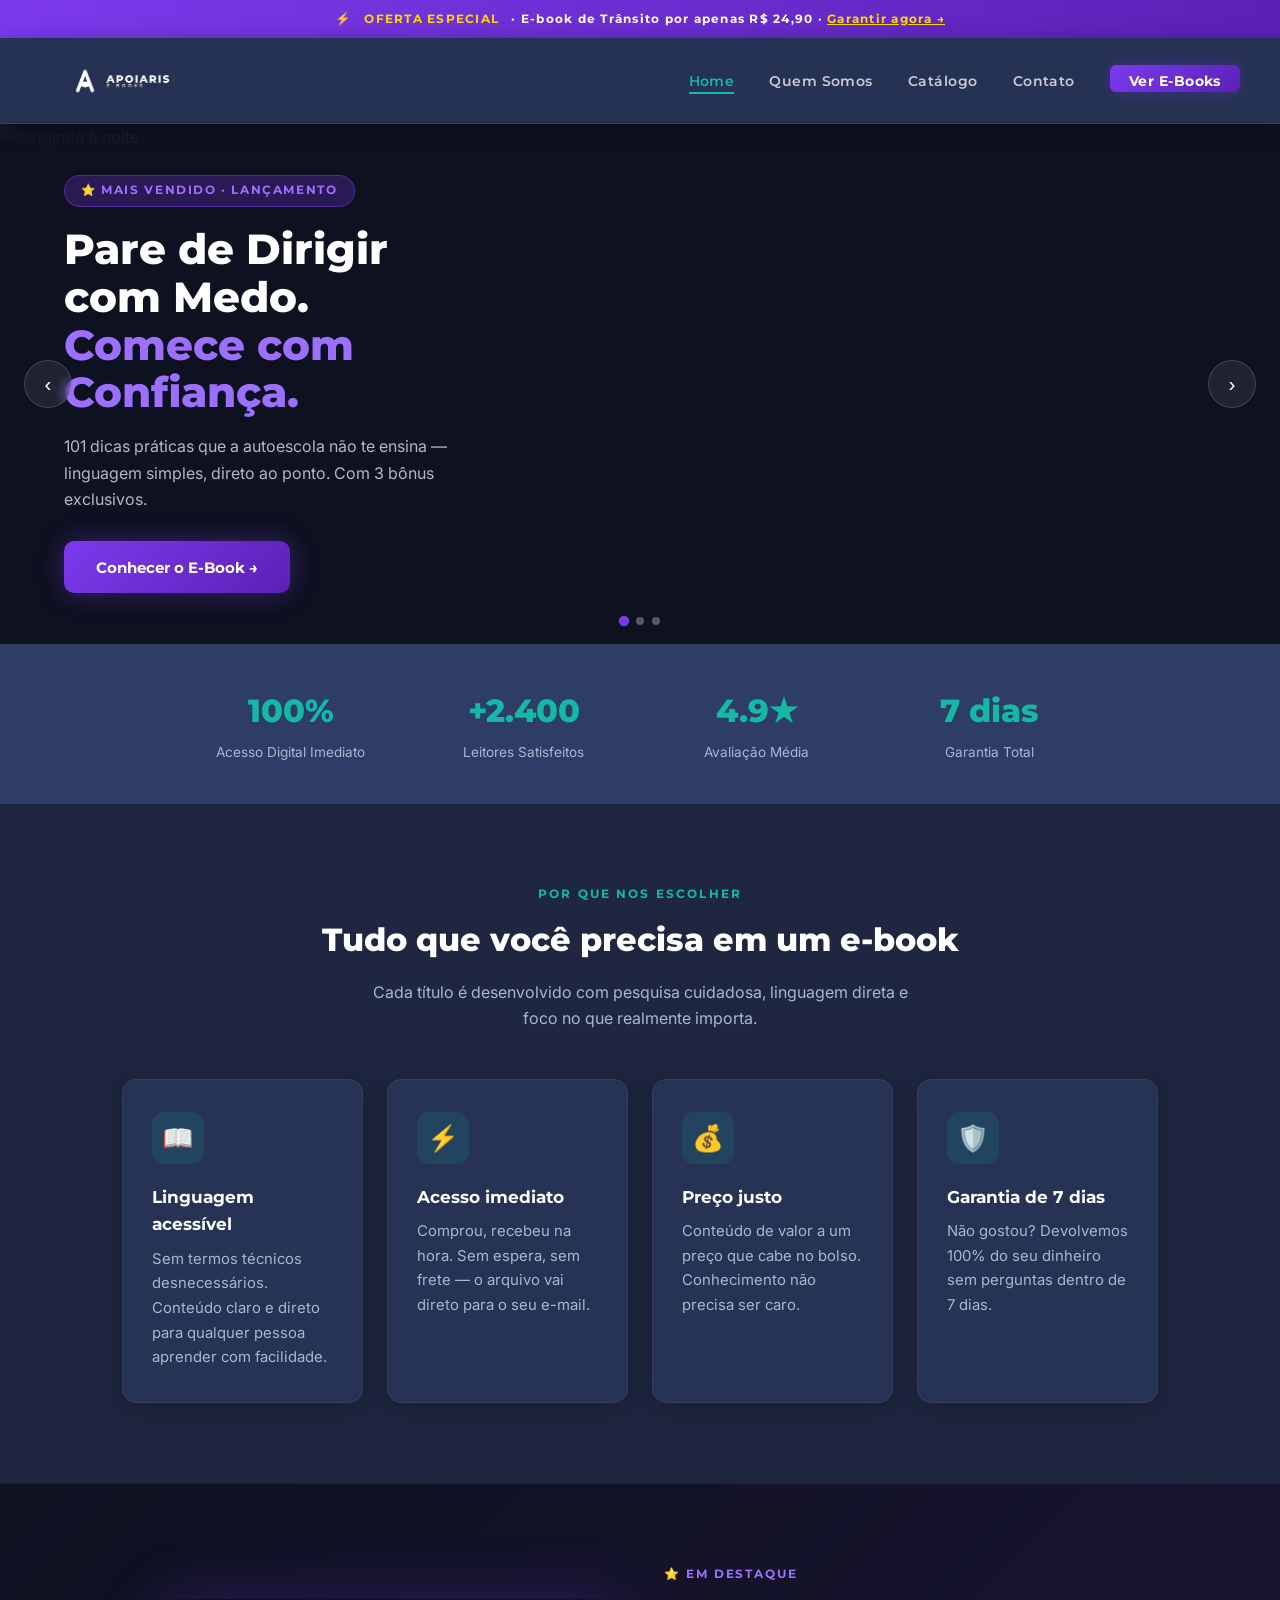
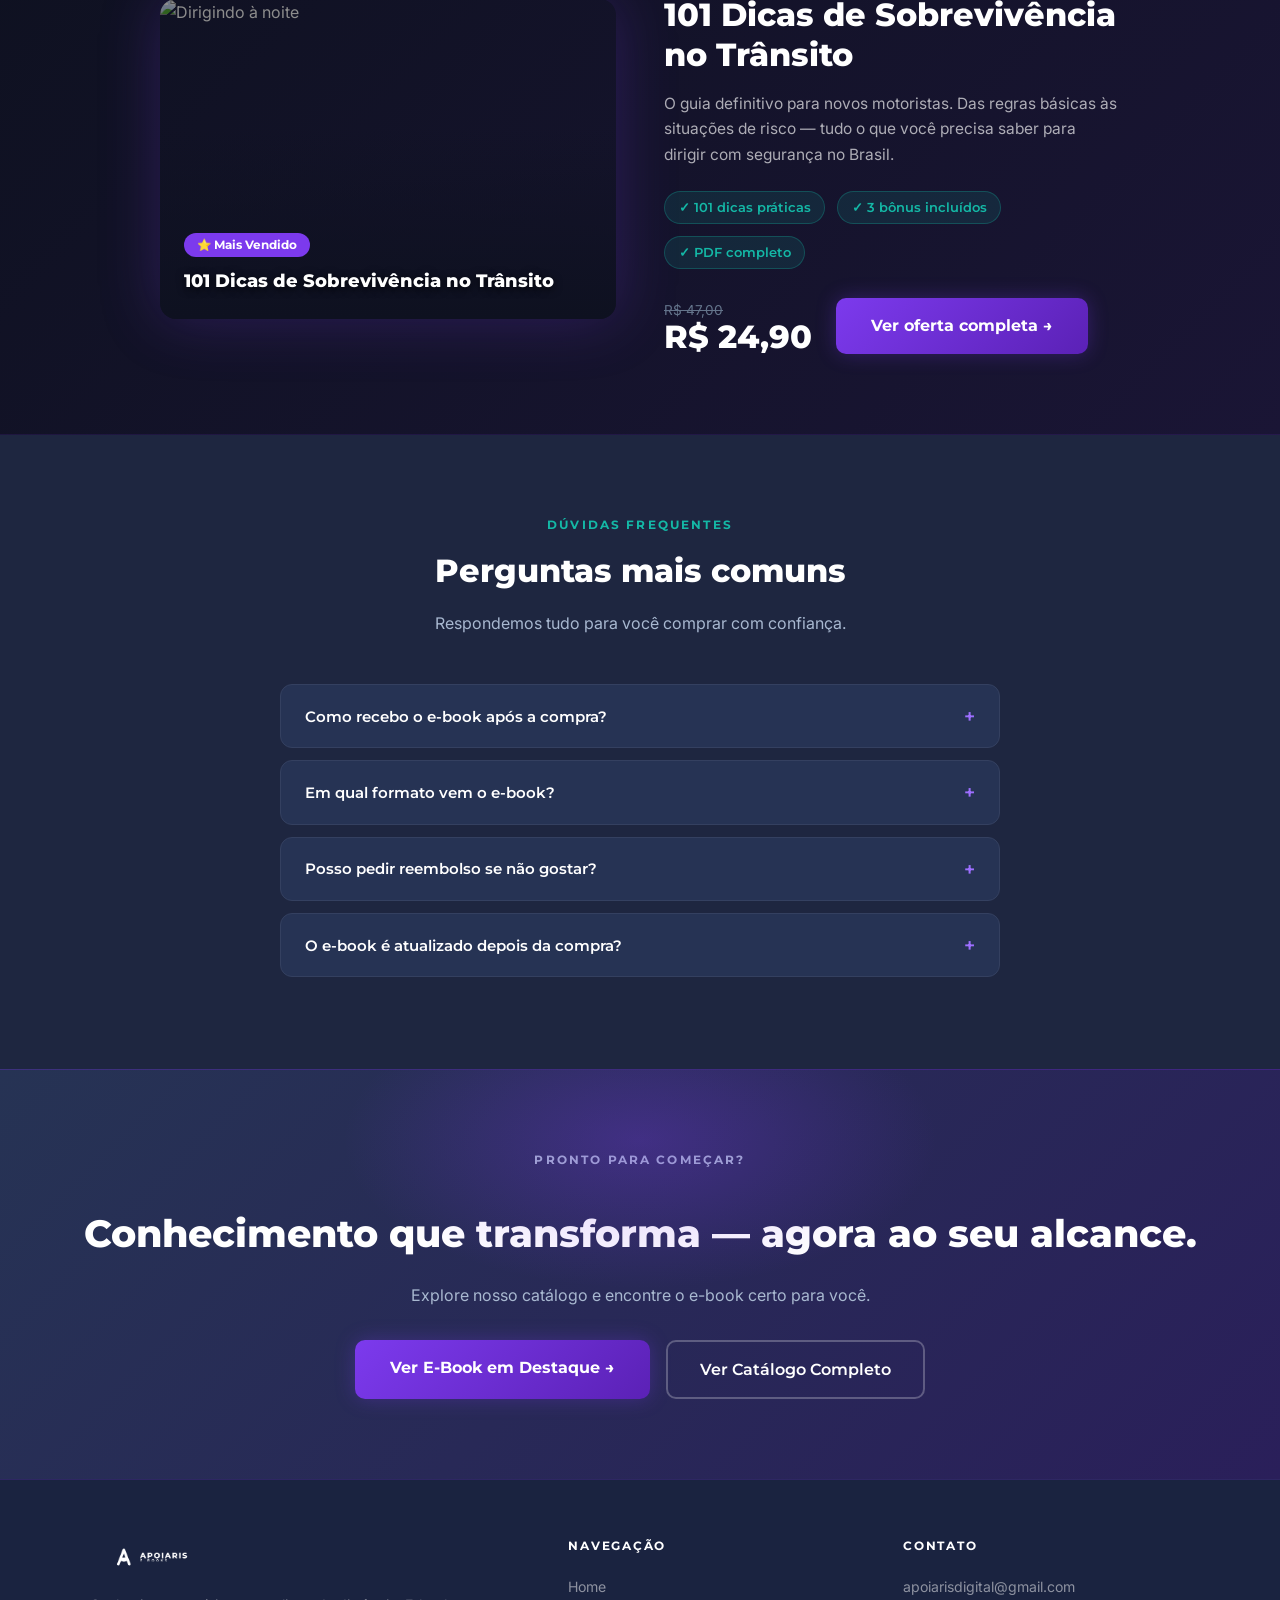
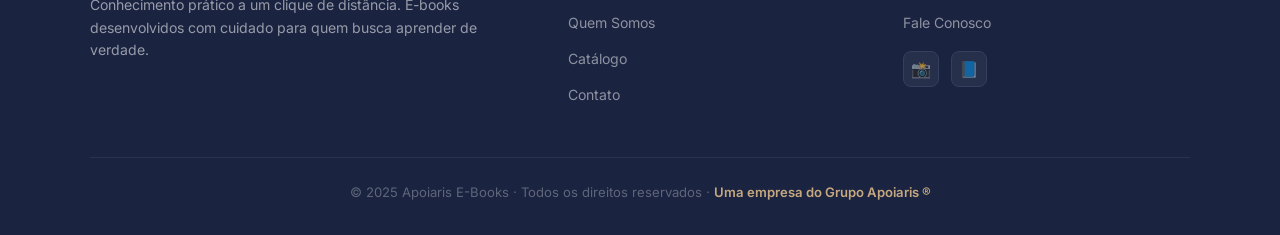
==== commit 8598c510: "Add files via upload" ====
--- a/index.html
+++ b/index.html
@@ -157,10 +157,12 @@
     }
 
     @media (max-width: 640px) {
-      .carousel-slide { height: 380px; }
-      .carousel-content { padding: 2rem 1.5rem; }
-      .carousel-content h2 { font-size: 1.5rem; }
-      .carousel-btn { width: 38px; height: 38px; font-size: 1rem; }
+      .carousel-slide { height: 420px; }
+      .carousel-content { padding: 2.5rem 1rem; padding-left: 3.5rem; padding-right: 3.5rem; }
+      .carousel-content h2 { font-size: 1.4rem; }
+      .carousel-btn { width: 32px; height: 32px; font-size: 0.85rem; top: auto; bottom: 3.5rem; transform: none; }
+      .carousel-btn.prev { left: 0.75rem; }
+      .carousel-btn.next { right: 0.75rem; }
     }
   </style>
   <!-- Meta Pixel -->
@@ -198,7 +200,7 @@
       <li><a href="quem-somos.html">Quem Somos</a></li>
       <li><a href="catalogo.html">Catálogo</a></li>
       <li><a href="contato.html">Contato</a></li>
-      <li><a href="catalogo/transitosemmedo.html" class="nav-cta">Ver E-Books</a></li>
+      <li><a href="catalogo.html" class="nav-cta">Ver E-Books</a></li>
     </ul>
   </nav>
 
@@ -312,7 +314,7 @@
 
   <!-- ======= DESTAQUE E-BOOK ======= -->
   <section style="background: linear-gradient(135deg, #0e1120 0%, #1a1535 100%); padding: 5rem 2rem; border-top:1px solid rgba(124,58,237,0.15); border-bottom:1px solid rgba(124,58,237,0.15);">
-    <div style="max-width:960px; margin:0 auto; display:grid; grid-template-columns:1fr 1.4fr; gap:3rem; align-items:center;">
+    <div style="max-width:960px; margin:0 auto; display:grid; grid-template-columns:1fr 1.4fr; gap:3rem; align-items:center; grid-template-columns: repeat(auto-fit, minmax(280px, 1fr));">
 
       <!-- IMAGEM REALISTA -->
       <div style="position:relative; border-radius:16px; overflow:hidden; box-shadow:0 0 60px rgba(124,58,237,0.25);">
@@ -403,13 +405,13 @@
         <h4>Contato</h4>
         <ul>
           <li><a href="mailto:apoiarisdigital@gmail.com">apoiarisdigital@gmail.com</a></li>
-          <li><a href="https://wa.me/5562999999999" target="_blank">WhatsApp</a></li>
+          
           <li><a href="contato.html">Fale Conosco</a></li>
         </ul>
         <div class="social-links" style="margin-top:1rem;">
           <a href="#" class="social-btn" title="Instagram">📸</a>
           <a href="#" class="social-btn" title="Facebook">📘</a>
-          <a href="#" class="social-btn" title="WhatsApp">💬</a>
+          
         </div>
       </div>
     </div>
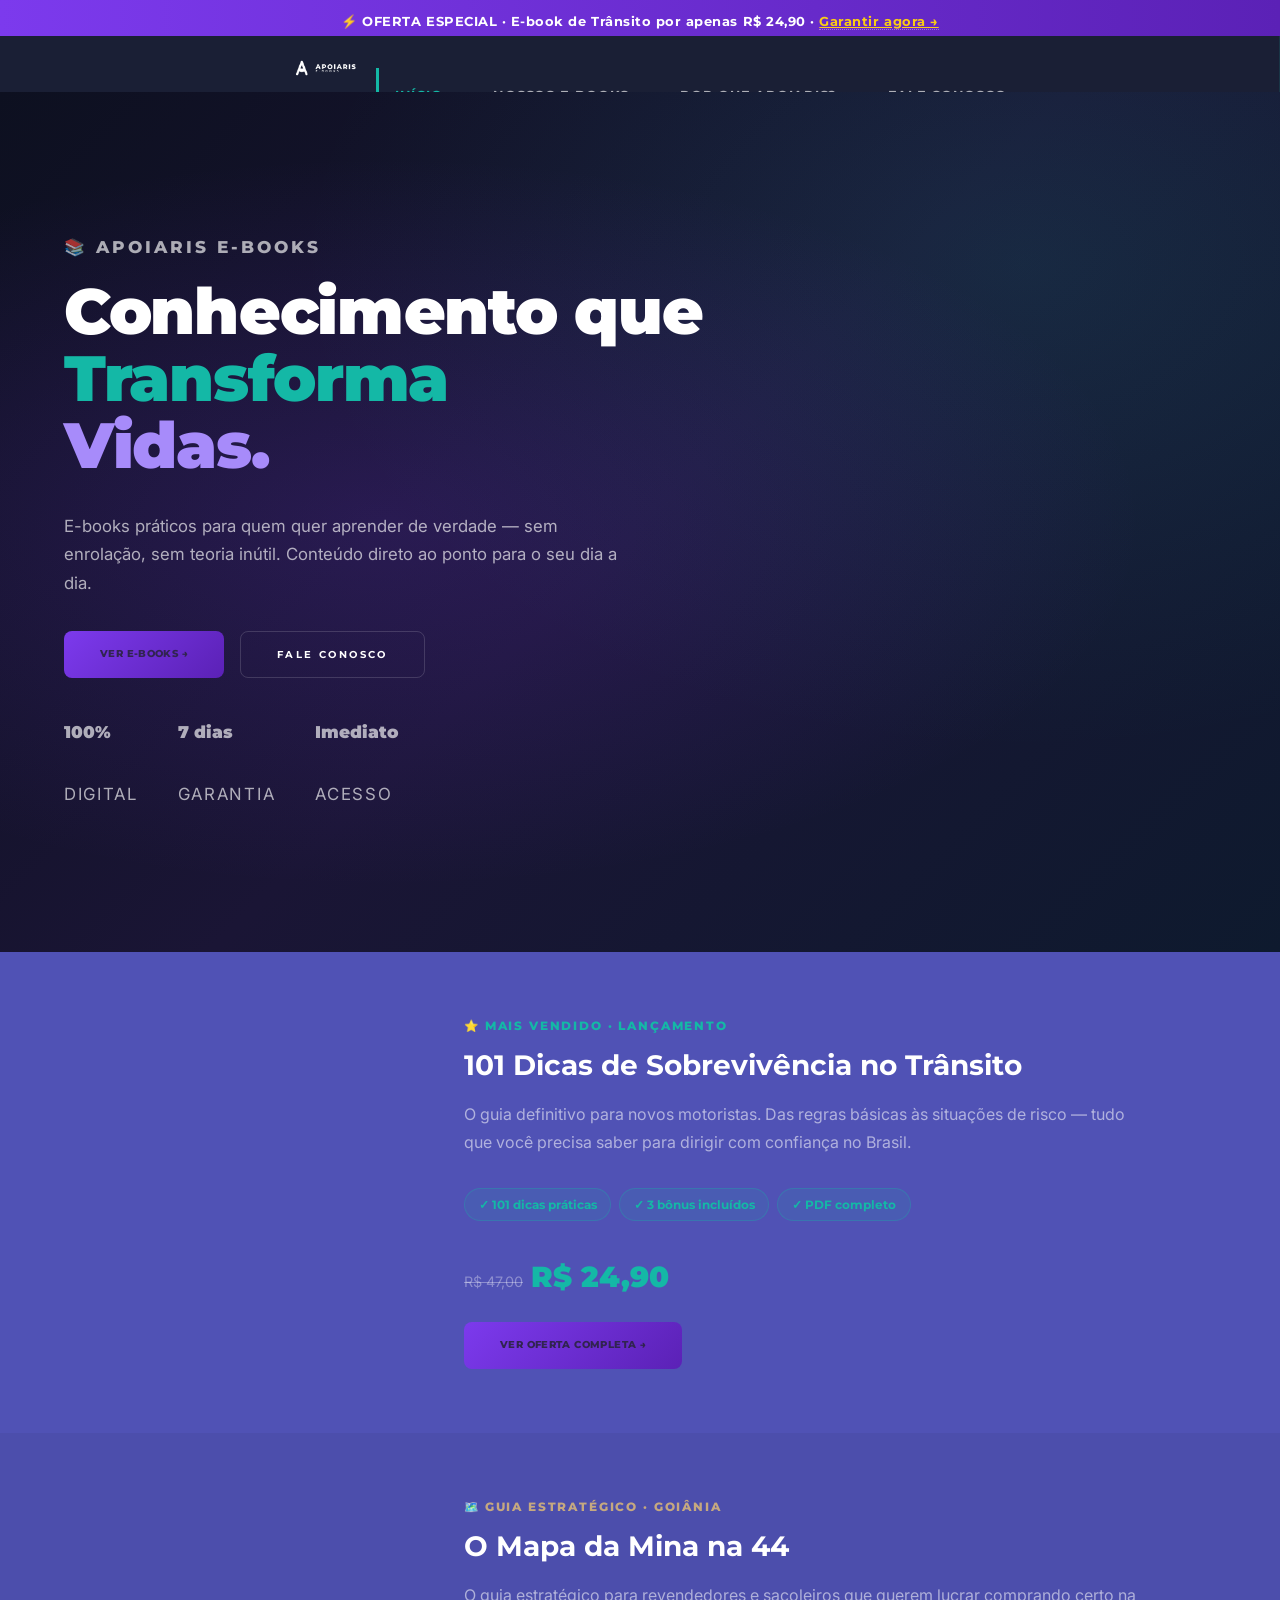
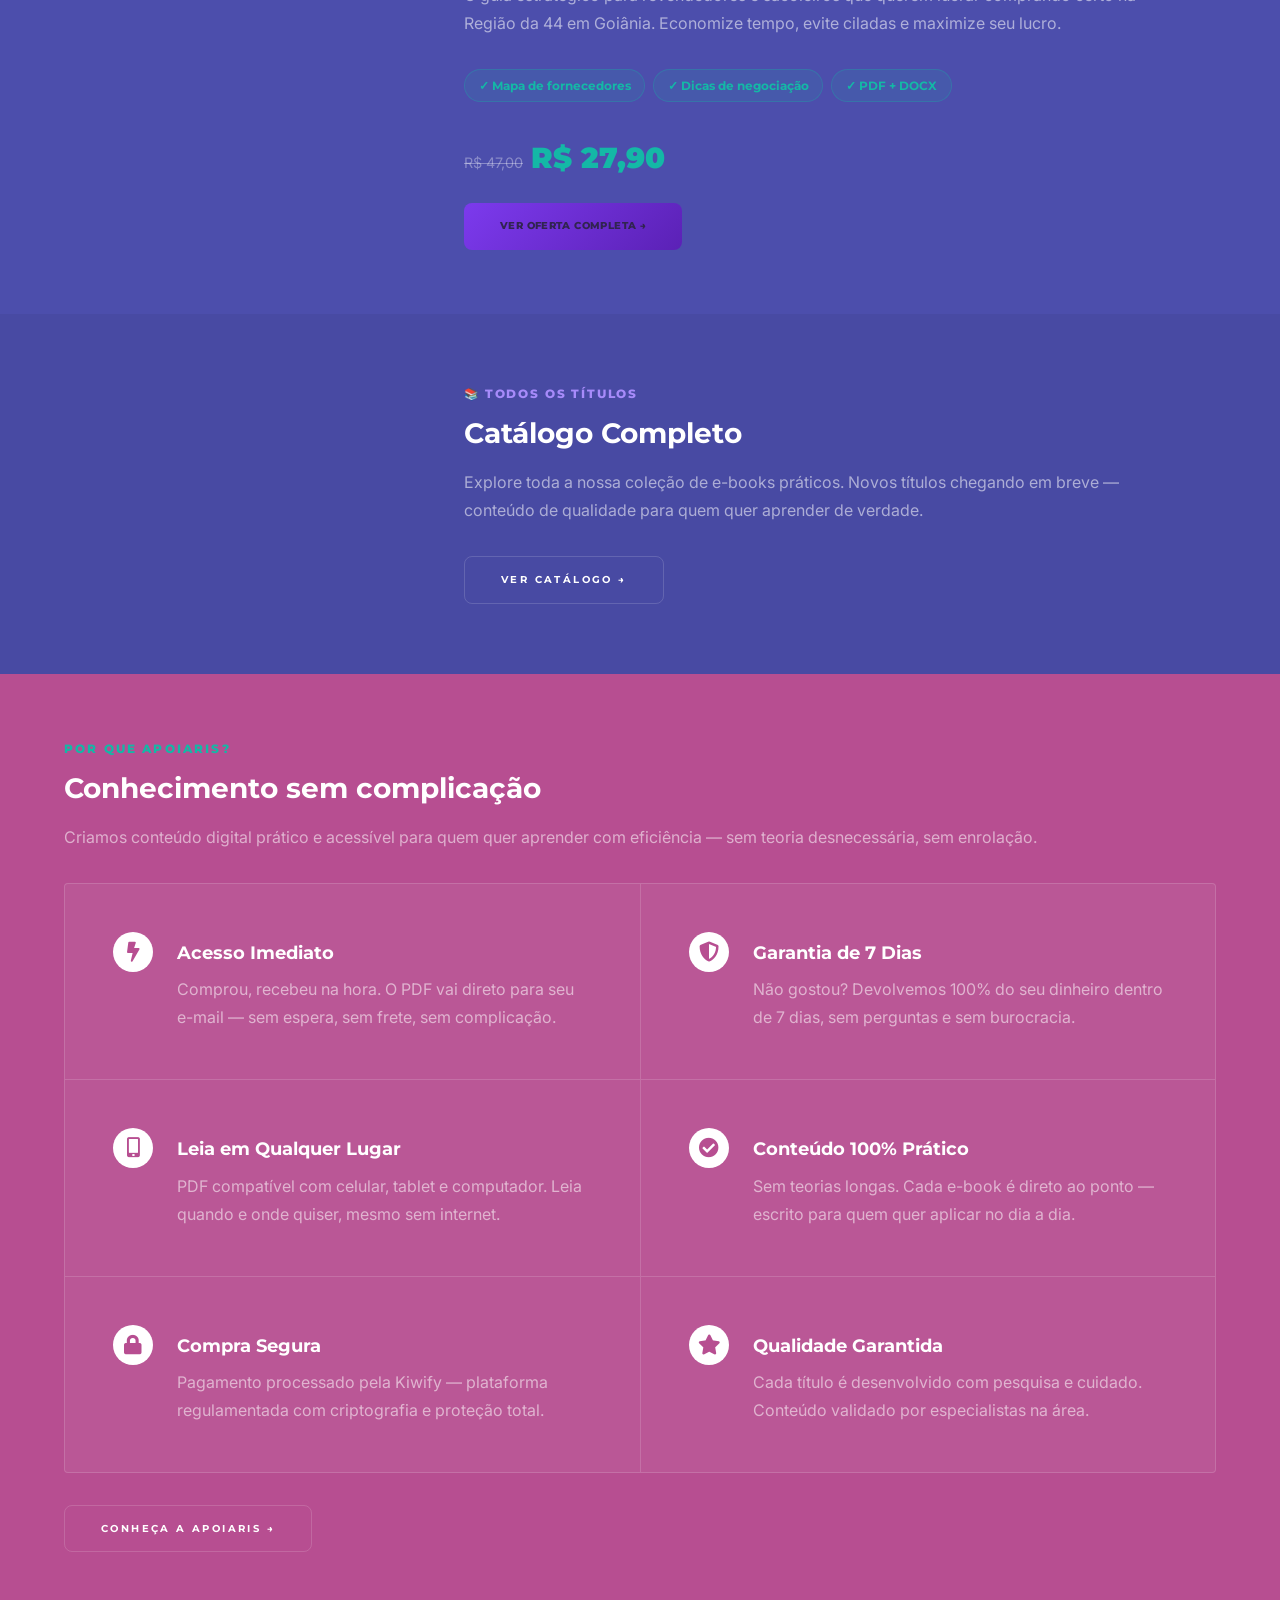
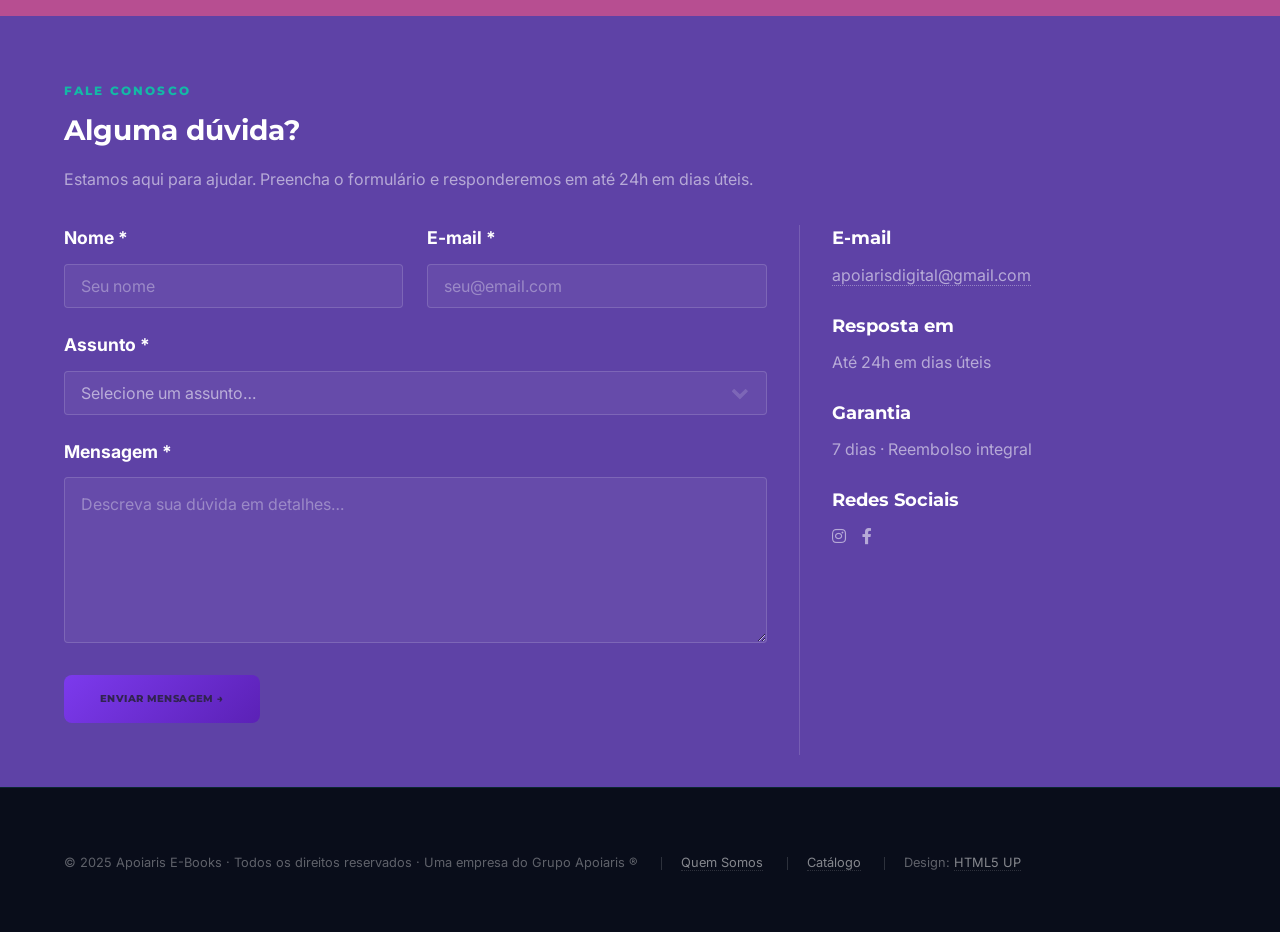
==== commit 8e868636: "Add files via upload" ====
--- a/index.html
+++ b/index.html
@@ -1,170 +1,15 @@
-<!DOCTYPE html>
+<!DOCTYPE HTML>
 <html lang="pt-BR">
 <head>
-  <meta charset="UTF-8" />
-  <meta name="viewport" content="width=device-width, initial-scale=1.0"/>
-  <meta name="description" content="Apoiaris E-Books — Conhecimento prático a um clique de distância."/>
   <title>Apoiaris E-Books — Conhecimento Prático</title>
-  <link rel="stylesheet" href="css/style.css" />
+  <meta charset="utf-8" />
+  <meta name="viewport" content="width=device-width, initial-scale=1, user-scalable=no" />
+  <meta name="description" content="Apoiaris E-Books — Conhecimento prático a um clique de distância." />
+  <link rel="stylesheet" href="assets/css/main.css" />
   <link rel="preconnect" href="https://fonts.googleapis.com">
-  <link href="https://fonts.googleapis.com/css2?family=Montserrat:wght@400;600;700;800&family=Inter:wght@400;500;600;700;800&display=swap" rel="stylesheet">
-  <style>
-    /* ── CARROSSEL ── */
-    .carousel-wrap {
-      position: relative;
-      overflow: hidden;
-      width: 100%;
-      background: #0e1120;
-    }
-
-    .carousel-track {
-      display: flex;
-      transition: transform 0.6s cubic-bezier(.77,0,.18,1);
-    }
-
-    .carousel-slide {
-      min-width: 100%;
-      position: relative;
-      height: 520px;
-      display: flex;
-      align-items: center;
-      overflow: hidden;
-      cursor: pointer;
-      text-decoration: none;
-    }
-
-    .carousel-slide img.bg {
-      position: absolute;
-      inset: 0;
-      width: 100%;
-      height: 100%;
-      object-fit: cover;
-      filter: brightness(0.38);
-      transition: filter 0.4s;
-      display: block;
-    }
-
-    .carousel-slide:hover img.bg { filter: brightness(0.45); }
-
-    .carousel-overlay {
-      position: absolute;
-      inset: 0;
-      background: linear-gradient(90deg, rgba(14,17,32,0.92) 0%, rgba(14,17,32,0.55) 60%, transparent 100%);
-    }
-
-    .carousel-content {
-      position: relative;
-      z-index: 2;
-      max-width: 560px;
-      padding: 3rem 4rem;
-      color: #fff;
-    }
-
-    .carousel-content .slide-tag {
-      display: inline-block;
-      background: rgba(124,58,237,0.25);
-      border: 1px solid rgba(124,58,237,0.50);
-      color: #9D6FFF;
-      font-size: 0.72rem;
-      font-weight: 700;
-      font-family: 'Montserrat', sans-serif;
-      letter-spacing: 0.14em;
-      text-transform: uppercase;
-      padding: 0.35rem 1rem;
-      border-radius: 100px;
-      margin-bottom: 1.2rem;
-    }
-
-    .carousel-content h2 {
-      font-size: clamp(1.6rem, 3.5vw, 2.6rem);
-      font-weight: 800;
-      font-family: 'Montserrat', sans-serif;
-      line-height: 1.15;
-      margin-bottom: 1rem;
-      color: #fff;
-    }
-
-    .carousel-content h2 span { color: #14B8A6; }
-    .carousel-content h2 em   { color: #9D6FFF; font-style: normal; }
-
-    .carousel-content p {
-      font-size: 1rem;
-      color: rgba(255,255,255,0.70);
-      margin-bottom: 1.8rem;
-      max-width: 420px;
-    }
-
-    .carousel-content .slide-btn {
-      display: inline-block;
-      background: linear-gradient(135deg, #7C3AED, #5B21B6);
-      color: #fff;
-      padding: 0.85rem 2rem;
-      border-radius: 10px;
-      font-weight: 700;
-      font-size: 0.95rem;
-      font-family: 'Montserrat', sans-serif;
-      box-shadow: 0 0 24px rgba(124,58,237,0.40);
-      transition: box-shadow 0.2s, transform 0.15s;
-    }
-
-    .carousel-content .slide-btn:hover {
-      box-shadow: 0 0 40px rgba(124,58,237,0.65);
-      transform: translateY(-2px);
-    }
-
-    /* Setas */
-    .carousel-btn {
-      position: absolute;
-      top: 50%; transform: translateY(-50%);
-      z-index: 10;
-      background: rgba(255,255,255,0.08);
-      border: 1px solid rgba(255,255,255,0.15);
-      color: #fff;
-      width: 48px; height: 48px;
-      border-radius: 50%;
-      font-size: 1.3rem;
-      cursor: pointer;
-      backdrop-filter: blur(6px);
-      transition: background 0.2s;
-      display: flex; align-items: center; justify-content: center;
-    }
-
-    .carousel-btn:hover { background: rgba(124,58,237,0.45); }
-    .carousel-btn.prev { left: 1.5rem; }
-    .carousel-btn.next { right: 1.5rem; }
-
-    /* Dots */
-    .carousel-dots {
-      position: absolute;
-      bottom: 1.2rem; left: 50%;
-      transform: translateX(-50%);
-      display: flex; gap: 0.5rem;
-      z-index: 10;
-    }
-
-    .dot {
-      width: 8px; height: 8px;
-      border-radius: 50%;
-      background: rgba(255,255,255,0.30);
-      cursor: pointer;
-      transition: background 0.25s, transform 0.25s;
-      border: none;
-    }
-
-    .dot.active {
-      background: #7C3AED;
-      transform: scale(1.3);
-    }
-
-    @media (max-width: 640px) {
-      .carousel-slide { height: 420px; }
-      .carousel-content { padding: 2.5rem 1rem; padding-left: 3.5rem; padding-right: 3.5rem; }
-      .carousel-content h2 { font-size: 1.4rem; }
-      .carousel-btn { width: 32px; height: 32px; font-size: 0.85rem; top: auto; bottom: 3.5rem; transform: none; }
-      .carousel-btn.prev { left: 0.75rem; }
-      .carousel-btn.next { right: 0.75rem; }
-    }
-  </style>
+  <link href="https://fonts.googleapis.com/css2?family=Montserrat:wght@400;600;700;800;900&family=Inter:wght@400;500;600&display=swap" rel="stylesheet">
+  <noscript><link rel="stylesheet" href="assets/css/noscript.css" /></noscript>
+
   <!-- Meta Pixel -->
   <script>
   !function(f,b,e,v,n,t,s){if(f.fbq)return;n=f.fbq=function(){n.callMethod?
@@ -181,285 +26,302 @@
   src="https://www.facebook.com/tr?id=1538312574315932&ev=PageView&noscript=1"/></noscript>
   <!-- Fim Meta Pixel -->
 </head>
-<body>
-
-  <!-- BARRA TOPO -->
-  <div class="top-bar">
-    ⚡ <span>OFERTA ESPECIAL</span> · E-book de Trânsito por apenas R$ 24,90 · 
-    <a href="catalogo/transitosemmedo.html" style="color:#FFD700; text-decoration:underline;">Garantir agora →</a>
+<body class="is-preload">
+
+  <!-- Faixa de oferta -->
+  <div class="oferta-bar">
+    ⚡ <strong>OFERTA ESPECIAL</strong> · E-book de Trânsito por apenas R$ 24,90 ·
+    <a href="catalogo/transitosemmedo.html">Garantir agora →</a>
   </div>
 
-  <!-- NAVBAR -->
-  <nav class="navbar">
-    <a href="index.html" class="navbar-logo">
-      <img src="assets/logos/logo-horizontal-transparente.png" alt="Apoiaris E-Books" style="filter:brightness(0) invert(1);" />
-    </a>
-    <button class="menu-toggle" onclick="toggleMenu()" aria-label="Menu">☰</button>
-    <ul class="nav-links" id="navLinks">
-      <li><a href="index.html" class="active">Home</a></li>
-      <li><a href="quem-somos.html">Quem Somos</a></li>
-      <li><a href="catalogo.html">Catálogo</a></li>
-      <li><a href="contato.html">Contato</a></li>
-      <li><a href="catalogo.html" class="nav-cta">Ver E-Books</a></li>
-    </ul>
-  </nav>
-
-  <!-- ======= CARROSSEL ======= -->
-  <div class="carousel-wrap">
-    <div class="carousel-track" id="carouselTrack">
-
-      <!-- SLIDE 1: E-book de Trânsito -->
-      <a href="catalogo/transitosemmedo.html" class="carousel-slide">
-        <img class="bg"
-          src="https://images.unsplash.com/photo-1449965408869-eaa3f722e40d?w=1400&q=80&auto=format&fit=crop"
-          alt="Dirigindo à noite" />
-        <div class="carousel-overlay"></div>
-        <div class="carousel-content">
-          <div class="slide-tag">⭐ Mais Vendido · Lançamento</div>
-          <h2>Pare de Dirigir com Medo.<br><em>Comece com Confiança.</em></h2>
-          <p>101 dicas práticas que a autoescola não te ensina — linguagem simples, direto ao ponto. Com 3 bônus exclusivos.</p>
-          <span class="slide-btn">Conhecer o E-Book →</span>
-        </div>
-      </a>
-
-      <!-- SLIDE 2: Catálogo -->
-      <a href="catalogo.html" class="carousel-slide">
-        <img class="bg"
-          src="https://images.unsplash.com/photo-1507842217343-583bb7270b66?w=1400&q=80&auto=format&fit=crop"
-          alt="Leitura e conhecimento" />
-        <div class="carousel-overlay"></div>
-        <div class="carousel-content">
-          <div class="slide-tag">📚 Nossa Coleção</div>
-          <h2>Conheça Nosso<br><span>Catálogo Completo</span></h2>
-          <p>E-books práticos e acessíveis para o seu crescimento. Conteúdo verificado, entrega imediata, garantia de 7 dias.</p>
-          <span class="slide-btn">Ver Catálogo →</span>
-        </div>
-      </a>
-
-      <!-- SLIDE 3: Quem Somos -->
-      <a href="quem-somos.html" class="carousel-slide">
-        <img class="bg"
-          src="https://images.unsplash.com/photo-1519389950473-47ba0277781c?w=1400&q=80&auto=format&fit=crop"
-          alt="Equipe trabalhando" />
-        <div class="carousel-overlay"></div>
-        <div class="carousel-content">
-          <div class="slide-tag">🏢 Apoiaris Digital</div>
-          <h2>Conhecimento que<br><span>Transforma Vidas</span></h2>
-          <p>Somos uma empresa do Grupo Apoiaris dedicada a criar conteúdo digital de qualidade ao alcance de todos os brasileiros.</p>
-          <span class="slide-btn">Conheça a Apoiaris →</span>
-        </div>
-      </a>
-
-    </div><!-- /track -->
-
-    <!-- Setas -->
-    <button class="carousel-btn prev" onclick="moveCarousel(-1)">‹</button>
-    <button class="carousel-btn next" onclick="moveCarousel(1)">›</button>
-
-    <!-- Dots -->
-    <div class="carousel-dots" id="carouselDots"></div>
-  </div>
-
-  <!-- ======= STATS BAR ======= -->
-  <div class="stats-bar">
-    <div class="stats-bar-inner">
-      <div class="stat-item">
-        <p>100%</p>
-        <p>Acesso Digital Imediato</p>
+  <!-- Sidebar -->
+  <section id="sidebar">
+    <div class="inner">
+      <div class="sidebar-logo">
+        <img src="assets/logos/logo-horizontal-transparente.png" alt="Apoiaris E-Books" />
       </div>
-      <div class="stat-item">
-        <p>+2.400</p>
-        <p>Leitores Satisfeitos</p>
-      </div>
-      <div class="stat-item">
-        <p>4.9★</p>
-        <p>Avaliação Média</p>
-      </div>
-      <div class="stat-item">
-        <p>7 dias</p>
-        <p>Garantia Total</p>
-      </div>
-    </div>
-  </div>
-
-  <!-- ======= DIFERENCIAIS ======= -->
-  <section class="section">
-    <p class="section-label">Por que nos escolher</p>
-    <h2 class="section-title">Tudo que você precisa em um e-book</h2>
-    <p class="section-desc">Cada título é desenvolvido com pesquisa cuidadosa, linguagem direta e foco no que realmente importa.</p>
-
-    <div class="cards-grid">
-      <div class="card">
-        <div class="card-icon">📖</div>
-        <h3>Linguagem acessível</h3>
-        <p>Sem termos técnicos desnecessários. Conteúdo claro e direto para qualquer pessoa aprender com facilidade.</p>
-      </div>
-      <div class="card">
-        <div class="card-icon">⚡</div>
-        <h3>Acesso imediato</h3>
-        <p>Comprou, recebeu na hora. Sem espera, sem frete — o arquivo vai direto para o seu e-mail.</p>
-      </div>
-      <div class="card">
-        <div class="card-icon">💰</div>
-        <h3>Preço justo</h3>
-        <p>Conteúdo de valor a um preço que cabe no bolso. Conhecimento não precisa ser caro.</p>
-      </div>
-      <div class="card">
-        <div class="card-icon">🛡️</div>
-        <h3>Garantia de 7 dias</h3>
-        <p>Não gostou? Devolvemos 100% do seu dinheiro sem perguntas dentro de 7 dias.</p>
-      </div>
+      <nav>
+        <ul>
+          <li><a href="#intro">Início</a></li>
+          <li><a href="#ebooks">Nossos E-Books</a></li>
+          <li><a href="#beneficios">Por que Apoiaris?</a></li>
+          <li><a href="#contato">Fale Conosco</a></li>
+        </ul>
+      </nav>
     </div>
   </section>
 
-  <!-- ======= DESTAQUE E-BOOK ======= -->
-  <section style="background: linear-gradient(135deg, #0e1120 0%, #1a1535 100%); padding: 5rem 2rem; border-top:1px solid rgba(124,58,237,0.15); border-bottom:1px solid rgba(124,58,237,0.15);">
-    <div style="max-width:960px; margin:0 auto; display:grid; grid-template-columns:1fr 1.4fr; gap:3rem; align-items:center; grid-template-columns: repeat(auto-fit, minmax(280px, 1fr));">
-
-      <!-- IMAGEM REALISTA -->
-      <div style="position:relative; border-radius:16px; overflow:hidden; box-shadow:0 0 60px rgba(124,58,237,0.25);">
-        <img src="https://images.unsplash.com/photo-1449965408869-eaa3f722e40d?w=600&q=80&auto=format&fit=crop"
-             alt="Dirigindo à noite"
-             style="width:100%; height:320px; object-fit:cover; display:block; filter:brightness(0.55);" />
-        <div style="position:absolute; inset:0; background:linear-gradient(to top, #0e1120 0%, transparent 60%);"></div>
-        <div style="position:absolute; bottom:1.5rem; left:1.5rem; right:1.5rem;">
-          <span style="background:#7C3AED; color:#fff; font-size:0.72rem; font-weight:700; font-family:'Montserrat',sans-serif; padding:0.3rem 0.8rem; border-radius:100px;">⭐ Mais Vendido</span>
-          <p style="color:#fff; font-weight:800; font-family:'Montserrat',sans-serif; font-size:1.1rem; margin-top:0.6rem; text-shadow:0 2px 8px rgba(0,0,0,0.8);">101 Dicas de Sobrevivência no Trânsito</p>
+  <!-- Wrapper -->
+  <div id="wrapper">
+
+    <!-- INTRO / HERO -->
+    <section id="intro" class="wrapper style1 fullscreen fade-up">
+      <div class="inner">
+        <p style="color:#14B8A6; font-size:0.75rem; font-weight:800; letter-spacing:0.18em; text-transform:uppercase; font-family:'Montserrat',sans-serif; margin-bottom:1rem;">📚 Apoiaris E-Books</p>
+        <h1>
+          Conhecimento que<br>
+          <span class="teal">Transforma</span><br>
+          <span class="roxo">Vidas.</span>
+        </h1>
+        <p>E-books práticos para quem quer aprender de verdade — sem enrolação, sem teoria inútil. Conteúdo direto ao ponto para o seu dia a dia.</p>
+        <ul class="actions">
+          <li><a href="#ebooks" class="button primary scrolly">Ver E-Books →</a></li>
+          <li><a href="#contato" class="button scrolly">Fale Conosco</a></li>
+        </ul>
+        <!-- Stats -->
+        <div style="display:flex; gap:2.5rem; margin-top:2.5rem; flex-wrap:wrap;">
+          <div>
+            <p style="font-size:2rem; font-weight:900; color:#14B8A6; font-family:'Montserrat',sans-serif; line-height:1;">100%</p>
+            <p style="font-size:0.75rem; color:rgba(255,255,255,0.45); text-transform:uppercase; letter-spacing:0.1em;">Digital</p>
+          </div>
+          <div>
+            <p style="font-size:2rem; font-weight:900; color:#14B8A6; font-family:'Montserrat',sans-serif; line-height:1;">7 dias</p>
+            <p style="font-size:0.75rem; color:rgba(255,255,255,0.45); text-transform:uppercase; letter-spacing:0.1em;">Garantia</p>
+          </div>
+          <div>
+            <p style="font-size:2rem; font-weight:900; color:#14B8A6; font-family:'Montserrat',sans-serif; line-height:1;">Imediato</p>
+            <p style="font-size:0.75rem; color:rgba(255,255,255,0.45); text-transform:uppercase; letter-spacing:0.1em;">Acesso</p>
+          </div>
         </div>
       </div>
-
-      <div>
-        <p style="color:#9D6FFF; font-size:0.75rem; font-weight:700; letter-spacing:0.16em; text-transform:uppercase; font-family:'Montserrat',sans-serif; margin-bottom:0.7rem;">⭐ Em Destaque</p>
-        <h2 style="font-size:clamp(1.5rem,3vw,2rem); font-weight:800; font-family:'Montserrat',sans-serif; margin-bottom:1rem; line-height:1.25; color:#fff;">101 Dicas de Sobrevivência no Trânsito</h2>
-        <p style="color:rgba(255,255,255,0.65); margin-bottom:1.5rem; font-size:0.97rem;">O guia definitivo para novos motoristas. Das regras básicas às situações de risco — tudo o que você precisa saber para dirigir com segurança no Brasil.</p>
-        <div style="display:flex; gap:0.75rem; flex-wrap:wrap; margin-bottom:1.8rem;">
-          <span style="background:rgba(20,184,166,0.12); border:1px solid rgba(20,184,166,0.28); color:#14B8A6; padding:0.3rem 0.85rem; border-radius:100px; font-size:0.8rem; font-weight:600; font-family:'Montserrat',sans-serif;">✓ 101 dicas práticas</span>
-          <span style="background:rgba(20,184,166,0.12); border:1px solid rgba(20,184,166,0.28); color:#14B8A6; padding:0.3rem 0.85rem; border-radius:100px; font-size:0.8rem; font-weight:600; font-family:'Montserrat',sans-serif;">✓ 3 bônus incluídos</span>
-          <span style="background:rgba(20,184,166,0.12); border:1px solid rgba(20,184,166,0.28); color:#14B8A6; padding:0.3rem 0.85rem; border-radius:100px; font-size:0.8rem; font-weight:600; font-family:'Montserrat',sans-serif;">✓ PDF completo</span>
-        </div>
-        <div style="display:flex; align-items:center; gap:1.5rem; flex-wrap:wrap;">
-          <div>
-            <p style="color:#64748B; font-size:0.85rem; text-decoration:line-through;">R$ 47,00</p>
-            <p style="font-size:2rem; font-weight:800; font-family:'Montserrat',sans-serif; color:#fff; line-height:1;">R$ 24,90</p>
-          </div>
-          <a href="catalogo/transitosemmedo.html" class="btn-primary btn-pulse">Ver oferta completa →</a>
-        </div>
-      </div>
-    </div>
-  </section>
-
-  <!-- ======= FAQ ======= -->
-  <section class="section">
-    <p class="section-label">Dúvidas Frequentes</p>
-    <h2 class="section-title">Perguntas mais comuns</h2>
-    <p class="section-desc">Respondemos tudo para você comprar com confiança.</p>
-
-    <div class="faq-list">
-      <div class="faq-item">
-        <button class="faq-question">Como recebo o e-book após a compra?<span class="icon">+</span></button>
-        <div class="faq-answer">Após a confirmação do pagamento, você recebe um e-mail com o link de download. O acesso é imediato para Pix e em até 1h para cartão de crédito.</div>
-      </div>
-      <div class="faq-item">
-        <button class="faq-question">Em qual formato vem o e-book?<span class="icon">+</span></button>
-        <div class="faq-answer">Todos os e-books são entregues em PDF, compatível com celular, tablet, computador e qualquer leitor — sem necessidade de aplicativo especial.</div>
-      </div>
-      <div class="faq-item">
-        <button class="faq-question">Posso pedir reembolso se não gostar?<span class="icon">+</span></button>
-        <div class="faq-answer">Sim! Oferecemos garantia total de 7 dias. Basta entrar em contato e devolvemos 100% do valor sem nenhuma pergunta.</div>
-      </div>
-      <div class="faq-item">
-        <button class="faq-question">O e-book é atualizado depois da compra?<span class="icon">+</span></button>
-        <div class="faq-answer">Sim. Quando lançamos atualizações significativas, os compradores anteriores recebem a nova versão gratuitamente por e-mail.</div>
-      </div>
-    </div>
-  </section>
-
-  <!-- ======= CTA FINAL ======= -->
-  <section class="cta-banner">
-    <p class="section-label">Pronto para começar?</p>
-    <h2>Conhecimento que transforma — agora ao seu alcance.</h2>
-    <p>Explore nosso catálogo e encontre o e-book certo para você.</p>
-    <div style="display:flex; gap:1rem; justify-content:center; flex-wrap:wrap;">
-      <a href="catalogo/transitosemmedo.html" class="btn-primary btn-pulse">Ver E-Book em Destaque →</a>
-      <a href="catalogo.html" class="btn-outline">Ver Catálogo Completo</a>
-    </div>
-  </section>
-
-  <!-- FOOTER -->
-  <footer class="footer">
-    <div class="footer-grid">
-      <div class="footer-brand">
-        <img src="assets/logos/logo-horizontal-transparente.png" alt="Apoiaris E-Books" style="filter:brightness(0) invert(1);" />
-        <p>Conhecimento prático a um clique de distância. E-books desenvolvidos com cuidado para quem busca aprender de verdade.</p>
-      </div>
-      <div class="footer-col">
-        <h4>Navegação</h4>
-        <ul>
-          <li><a href="index.html">Home</a></li>
-          <li><a href="quem-somos.html">Quem Somos</a></li>
-          <li><a href="catalogo.html">Catálogo</a></li>
-          <li><a href="contato.html">Contato</a></li>
+    </section>
+
+    <!-- E-BOOKS — Spotlights -->
+    <section id="ebooks" class="wrapper style2 spotlights">
+
+      <!-- E-Book 1 — Trânsito -->
+      <section>
+        <a href="catalogo/transitosemmedo.html" class="image">
+          <img src="https://images.unsplash.com/photo-1489824904134-891ab64532f1?w=800&q=80&auto=format&fit=crop&crop=center" alt="101 Dicas de Sobrevivência no Trânsito" data-position="center center" />
+        </a>
+        <div class="content">
+          <div class="inner">
+            <p style="color:#14B8A6; font-size:0.72rem; font-weight:800; letter-spacing:0.16em; text-transform:uppercase; font-family:'Montserrat',sans-serif; margin-bottom:0.5rem;">⭐ Mais Vendido · Lançamento</p>
+            <h2>101 Dicas de Sobrevivência no Trânsito</h2>
+            <p>O guia definitivo para novos motoristas. Das regras básicas às situações de risco — tudo que você precisa saber para dirigir com confiança no Brasil.</p>
+            <div class="pill-list">
+              <span class="pill-item">✓ 101 dicas práticas</span>
+              <span class="pill-item">✓ 3 bônus incluídos</span>
+              <span class="pill-item">✓ PDF completo</span>
+            </div>
+            <div class="preco-badge">
+              <span class="preco-de">R$ 47,00</span>
+              <span class="preco-por">R$ 24,90</span>
+            </div>
+            <ul class="actions">
+              <li><a href="catalogo/transitosemmedo.html" class="button primary" onclick="fbq('track','ViewContent',{content_name:'101 Dicas Transito',value:24.90,currency:'BRL'})">Ver oferta completa →</a></li>
+            </ul>
+          </div>
+        </div>
+      </section>
+
+      <!-- E-Book 2 — Mapa da Mina -->
+      <section>
+        <a href="catalogo/mapadamina44.html" class="image">
+          <img src="https://images.unsplash.com/photo-1441984904996-e0b6ba687e04?w=800&q=80&auto=format&fit=crop&crop=center" alt="O Mapa da Mina na 44" data-position="top center" />
+        </a>
+        <div class="content">
+          <div class="inner">
+            <p style="color:#C5A880; font-size:0.72rem; font-weight:800; letter-spacing:0.16em; text-transform:uppercase; font-family:'Montserrat',sans-serif; margin-bottom:0.5rem;">🗺️ Guia Estratégico · Goiânia</p>
+            <h2>O Mapa da Mina na 44</h2>
+            <p>O guia estratégico para revendedores e sacoleiros que querem lucrar comprando certo na Região da 44 em Goiânia. Economize tempo, evite ciladas e maximize seu lucro.</p>
+            <div class="pill-list">
+              <span class="pill-item">✓ Mapa de fornecedores</span>
+              <span class="pill-item">✓ Dicas de negociação</span>
+              <span class="pill-item">✓ PDF + DOCX</span>
+            </div>
+            <div class="preco-badge">
+              <span class="preco-de">R$ 47,00</span>
+              <span class="preco-por">R$ 27,90</span>
+            </div>
+            <ul class="actions">
+              <li><a href="catalogo/mapadamina44.html" class="button primary" onclick="fbq('track','ViewContent',{content_name:'Mapa da Mina na 44',value:27.90,currency:'BRL'})">Ver oferta completa →</a></li>
+            </ul>
+          </div>
+        </div>
+      </section>
+
+      <!-- Catálogo completo -->
+      <section>
+        <a href="catalogo.html" class="image">
+          <img src="https://images.unsplash.com/photo-1507842217343-583bb7270b66?w=800&q=80&auto=format&fit=crop&crop=center" alt="Catálogo Apoiaris" data-position="25% 25%" />
+        </a>
+        <div class="content">
+          <div class="inner">
+            <p style="color:#a78bfa; font-size:0.72rem; font-weight:800; letter-spacing:0.16em; text-transform:uppercase; font-family:'Montserrat',sans-serif; margin-bottom:0.5rem;">📚 Todos os títulos</p>
+            <h2>Catálogo Completo</h2>
+            <p>Explore toda a nossa coleção de e-books práticos. Novos títulos chegando em breve — conteúdo de qualidade para quem quer aprender de verdade.</p>
+            <ul class="actions">
+              <li><a href="catalogo.html" class="button">Ver catálogo →</a></li>
+            </ul>
+          </div>
+        </div>
+      </section>
+
+    </section>
+
+    <!-- BENEFÍCIOS — Features -->
+    <section id="beneficios" class="wrapper style3 fade-up">
+      <div class="inner">
+        <p style="color:#14B8A6; font-size:0.75rem; font-weight:800; letter-spacing:0.18em; text-transform:uppercase; font-family:'Montserrat',sans-serif; margin-bottom:0.5rem;">Por que Apoiaris?</p>
+        <h2>Conhecimento sem complicação</h2>
+        <p>Criamos conteúdo digital prático e acessível para quem quer aprender com eficiência — sem teoria desnecessária, sem enrolação.</p>
+        <div class="features">
+          <section>
+            <span class="icon solid major fa-bolt"></span>
+            <h3>Acesso Imediato</h3>
+            <p>Comprou, recebeu na hora. O PDF vai direto para seu e-mail — sem espera, sem frete, sem complicação.</p>
+          </section>
+          <section>
+            <span class="icon solid major fa-shield-alt"></span>
+            <h3>Garantia de 7 Dias</h3>
+            <p>Não gostou? Devolvemos 100% do seu dinheiro dentro de 7 dias, sem perguntas e sem burocracia.</p>
+          </section>
+          <section>
+            <span class="icon solid major fa-mobile-alt"></span>
+            <h3>Leia em Qualquer Lugar</h3>
+            <p>PDF compatível com celular, tablet e computador. Leia quando e onde quiser, mesmo sem internet.</p>
+          </section>
+          <section>
+            <span class="icon solid major fa-check-circle"></span>
+            <h3>Conteúdo 100% Prático</h3>
+            <p>Sem teorias longas. Cada e-book é direto ao ponto — escrito para quem quer aplicar no dia a dia.</p>
+          </section>
+          <section>
+            <span class="icon solid major fa-lock"></span>
+            <h3>Compra Segura</h3>
+            <p>Pagamento processado pela Kiwify — plataforma regulamentada com criptografia e proteção total.</p>
+          </section>
+          <section>
+            <span class="icon solid major fa-star"></span>
+            <h3>Qualidade Garantida</h3>
+            <p>Cada título é desenvolvido com pesquisa e cuidado. Conteúdo validado por especialistas na área.</p>
+          </section>
+        </div>
+        <ul class="actions">
+          <li><a href="quem-somos.html" class="button">Conheça a Apoiaris →</a></li>
         </ul>
       </div>
-      <div class="footer-col">
-        <h4>Contato</h4>
-        <ul>
-          <li><a href="mailto:apoiarisdigital@gmail.com">apoiarisdigital@gmail.com</a></li>
-          
-          <li><a href="contato.html">Fale Conosco</a></li>
-        </ul>
-        <div class="social-links" style="margin-top:1rem;">
-          <a href="#" class="social-btn" title="Instagram">📸</a>
-          <a href="#" class="social-btn" title="Facebook">📘</a>
-          
+    </section>
+
+    <!-- CONTATO -->
+    <section id="contato" class="wrapper style1 fade-up">
+      <div class="inner">
+        <p style="color:#14B8A6; font-size:0.75rem; font-weight:800; letter-spacing:0.18em; text-transform:uppercase; font-family:'Montserrat',sans-serif; margin-bottom:0.5rem;">Fale Conosco</p>
+        <h2>Alguma dúvida?</h2>
+        <p>Estamos aqui para ajudar. Preencha o formulário e responderemos em até 24h em dias úteis.</p>
+        <div class="split style1">
+          <section>
+            <form method="POST" action="https://formspree.io/f/mzdlgyol" id="contactForm">
+              <div class="fields">
+                <div class="field half">
+                  <label for="nome">Nome *</label>
+                  <input type="text" name="nome" id="nome" placeholder="Seu nome" required />
+                </div>
+                <div class="field half">
+                  <label for="email">E-mail *</label>
+                  <input type="email" name="email" id="email" placeholder="seu@email.com" required />
+                </div>
+                <div class="field">
+                  <label for="assunto">Assunto *</label>
+                  <select name="assunto" id="assunto" required>
+                    <option value="">Selecione um assunto…</option>
+                    <option value="duvida-produto">Dúvida sobre um produto</option>
+                    <option value="suporte-acesso">Suporte / Acesso ao e-book</option>
+                    <option value="reembolso">Solicitação de reembolso</option>
+                    <option value="parceria">Proposta de parceria</option>
+                    <option value="sugestao">Sugestão de novo título</option>
+                    <option value="outro">Outro assunto</option>
+                  </select>
+                </div>
+                <div class="field">
+                  <label for="mensagem">Mensagem *</label>
+                  <textarea name="mensagem" id="mensagem" rows="5" placeholder="Descreva sua dúvida em detalhes…" required></textarea>
+                </div>
+              </div>
+              <ul class="actions">
+                <li><button type="submit" class="button primary submit">Enviar Mensagem →</button></li>
+              </ul>
+            </form>
+            <div class="form-success" id="formSuccess">
+              ✅ Mensagem enviada com sucesso! Retornaremos em breve.
+            </div>
+          </section>
+          <section>
+            <ul class="contact">
+              <li>
+                <h3>E-mail</h3>
+                <a href="mailto:apoiarisdigital@gmail.com">apoiarisdigital@gmail.com</a>
+              </li>
+              <li>
+                <h3>Resposta em</h3>
+                <span>Até 24h em dias úteis</span>
+              </li>
+              <li>
+                <h3>Garantia</h3>
+                <span>7 dias · Reembolso integral</span>
+              </li>
+              <li>
+                <h3>Redes Sociais</h3>
+                <ul class="icons">
+                  <li><a href="https://instagram.com/apoiarisebooks" target="_blank" class="icon brands fa-instagram"><span class="label">Instagram</span></a></li>
+                  <li><a href="https://facebook.com/apoiarisebooks" target="_blank" class="icon brands fa-facebook-f"><span class="label">Facebook</span></a></li>
+                </ul>
+              </li>
+            </ul>
+          </section>
         </div>
       </div>
-    </div>
-    <div class="footer-bottom">
-      <p>© 2025 Apoiaris E-Books · Todos os direitos reservados · <span>Uma empresa do Grupo Apoiaris ®</span></p>
+    </section>
+
+  </div><!-- /wrapper -->
+
+  <!-- Footer -->
+  <footer id="footer" class="wrapper style1-alt">
+    <div class="inner">
+      <ul class="menu">
+        <li>© 2025 Apoiaris E-Books · Todos os direitos reservados · Uma empresa do Grupo Apoiaris ®</li>
+        <li><a href="quem-somos.html">Quem Somos</a></li>
+        <li><a href="catalogo.html">Catálogo</a></li>
+        <li>Design: <a href="http://html5up.net" target="_blank">HTML5 UP</a></li>
+      </ul>
     </div>
   </footer>
 
-  <script src="js/main.js"></script>
+  <!-- Scripts -->
+  <script src="assets/js/jquery.min.js"></script>
+  <script src="assets/js/jquery.scrollex.min.js"></script>
+  <script src="assets/js/jquery.scrolly.min.js"></script>
+  <script src="assets/js/browser.min.js"></script>
+  <script src="assets/js/breakpoints.min.js"></script>
+  <script src="assets/js/util.js"></script>
+  <script src="assets/js/main.js"></script>
   <script>
-    // ── CARROSSEL ──
-    let current = 0;
-    const slides = document.querySelectorAll('.carousel-slide');
-    const track  = document.getElementById('carouselTrack');
-    const dotsEl = document.getElementById('carouselDots');
-    let autoTimer;
-
-    // Cria dots
-    slides.forEach((_, i) => {
-      const d = document.createElement('button');
-      d.className = 'dot' + (i === 0 ? ' active' : '');
-      d.onclick = () => goTo(i);
-      dotsEl.appendChild(d);
+    // Formspree AJAX
+    document.getElementById('contactForm').addEventListener('submit', async function(e) {
+      e.preventDefault();
+      const btn = this.querySelector('button[type="submit"]');
+      btn.textContent = 'Enviando…';
+      btn.disabled = true;
+      try {
+        const res = await fetch(this.action, {
+          method: 'POST',
+          body: new FormData(this),
+          headers: { 'Accept': 'application/json' }
+        });
+        if (res.ok) {
+          this.style.display = 'none';
+          document.getElementById('formSuccess').style.display = 'block';
+        } else {
+          btn.textContent = 'Erro — tente novamente';
+          btn.disabled = false;
+        }
+      } catch {
+        btn.textContent = 'Erro — tente novamente';
+        btn.disabled = false;
+      }
     });
-
-    function goTo(n) {
-      current = (n + slides.length) % slides.length;
-      track.style.transform = `translateX(-${current * 100}%)`;
-      document.querySelectorAll('.dot').forEach((d, i) => d.classList.toggle('active', i === current));
-      resetAuto();
-    }
-
-    function moveCarousel(dir) { goTo(current + dir); }
-
-    function resetAuto() {
-      clearInterval(autoTimer);
-      autoTimer = setInterval(() => goTo(current + 1), 5000);
-    }
-
-    // Swipe touch
-    let touchX = 0;
-    track.addEventListener('touchstart', e => touchX = e.touches[0].clientX, { passive: true });
-    track.addEventListener('touchend', e => {
-      const diff = touchX - e.changedTouches[0].clientX;
-      if (Math.abs(diff) > 50) moveCarousel(diff > 0 ? 1 : -1);
-    });
-
-    resetAuto();
   </script>
+
 </body>
 </html>
--- a/assets/css/main.css
+++ b/assets/css/main.css
@@ -0,0 +1,4102 @@
+@import url(fontawesome-all.min.css);
+
+/*
+	Hyperspace by HTML5 UP
+	html5up.net | @ajlkn
+	Free for personal and commercial use under the CCA 3.0 license (html5up.net/license)
+*/
+
+html, body, div, span, applet, object,
+iframe, h1, h2, h3, h4, h5, h6, p, blockquote,
+pre, a, abbr, acronym, address, big, cite,
+code, del, dfn, em, img, ins, kbd, q, s, samp,
+small, strike, strong, sub, sup, tt, var, b,
+u, i, center, dl, dt, dd, ol, ul, li, fieldset,
+form, label, legend, table, caption, tbody,
+tfoot, thead, tr, th, td, article, aside,
+canvas, details, embed, figure, figcaption,
+footer, header, hgroup, menu, nav, output, ruby,
+section, summary, time, mark, audio, video {
+	margin: 0;
+	padding: 0;
+	border: 0;
+	font-size: 100%;
+	font: inherit;
+	vertical-align: baseline;}
+
+article, aside, details, figcaption, figure,
+footer, header, hgroup, menu, nav, section {
+	display: block;}
+
+body {
+	line-height: 1;
+}
+
+ol, ul {
+	list-style: none;
+}
+
+blockquote, q {
+	quotes: none;
+}
+
+	blockquote:before, blockquote:after, q:before, q:after {
+		content: '';
+		content: none;
+	}
+
+table {
+	border-collapse: collapse;
+	border-spacing: 0;
+}
+
+body {
+	-webkit-text-size-adjust: none;
+}
+
+mark {
+	background-color: transparent;
+	color: inherit;
+}
+
+input::-moz-focus-inner {
+	border: 0;
+	padding: 0;
+}
+
+input, select, textarea {
+	-moz-appearance: none;
+	-webkit-appearance: none;
+	-ms-appearance: none;
+	appearance: none;
+}
+
+/* Basic */
+
+	@-ms-viewport {
+		width: device-width;
+	}
+
+	body {
+		-ms-overflow-style: scrollbar;
+	}
+
+	@media screen and (max-width: 480px) {
+
+		html, body {
+			min-width: 320px;
+		}
+
+	}
+
+	html {
+		box-sizing: border-box;
+	}
+
+	*, *:before, *:after {
+		box-sizing: inherit;
+	}
+
+	body {
+		background: #312450;
+	}
+
+		body.is-preload *, body.is-preload *:before, body.is-preload *:after {
+			-moz-animation: none !important;
+			-webkit-animation: none !important;
+			-ms-animation: none !important;
+			animation: none !important;
+			-moz-transition: none !important;
+			-webkit-transition: none !important;
+			-ms-transition: none !important;
+			transition: none !important;
+		}
+
+/* Type */
+
+	body, input, select, textarea {
+		color: rgba(255, 255, 255, 0.55);
+		font-family: Arial, Helvetica, sans-serif;
+		font-size: 16.5pt;
+		font-weight: normal;
+		line-height: 1.75;
+	}
+
+		@media screen and (max-width: 1680px) {
+
+			body, input, select, textarea {
+				font-size: 13pt;
+			}
+
+		}
+
+		@media screen and (max-width: 1280px) {
+
+			body, input, select, textarea {
+				font-size: 12pt;
+			}
+
+		}
+
+		@media screen and (max-width: 360px) {
+
+			body, input, select, textarea {
+				font-size: 11pt;
+			}
+
+		}
+
+	a {
+		-moz-transition: color 0.2s ease, border-bottom-color 0.2s ease;
+		-webkit-transition: color 0.2s ease, border-bottom-color 0.2s ease;
+		-ms-transition: color 0.2s ease, border-bottom-color 0.2s ease;
+		transition: color 0.2s ease, border-bottom-color 0.2s ease;
+		border-bottom: dotted 1px rgba(255, 255, 255, 0.35);
+		color: inherit;
+		text-decoration: none;
+	}
+
+		a:hover {
+			border-bottom-color: transparent;
+			color: #ffffff;
+		}
+
+	strong, b {
+		color: #ffffff;
+		font-weight: bold;
+	}
+
+	em, i {
+		font-style: italic;
+	}
+
+	p {
+		margin: 0 0 2em 0;
+	}
+
+	h1, h2, h3, h4, h5, h6 {
+		color: #ffffff;
+		font-weight: bold;
+		line-height: 1.5;
+		margin: 0 0 0.5em 0;
+	}
+
+		h1 a, h2 a, h3 a, h4 a, h5 a, h6 a {
+			color: inherit;
+			text-decoration: none;
+		}
+
+	h1 {
+		font-size: 2.75em;
+	}
+
+		h1.major {
+			margin: 0 0 1.3em 0;
+			position: relative;
+			padding-bottom: 0.35em;
+		}
+
+			h1.major:after {
+				background-image: -moz-linear-gradient(to right, #5e42a6, #b74e91);
+				background-image: -webkit-linear-gradient(to right, #5e42a6, #b74e91);
+				background-image: -ms-linear-gradient(to right, #5e42a6, #b74e91);
+				background-image: linear-gradient(to right, #5e42a6, #b74e91);
+				-moz-transition: max-width 0.2s ease;
+				-webkit-transition: max-width 0.2s ease;
+				-ms-transition: max-width 0.2s ease;
+				transition: max-width 0.2s ease;
+				border-radius: 0.2em;
+				bottom: 0;
+				content: '';
+				height: 0.05em;
+				position: absolute;
+				right: 0;
+				width: 100%;
+			}
+
+	h2 {
+		font-size: 1.75em;
+	}
+
+	h3 {
+		font-size: 1.1em;
+	}
+
+	h4 {
+		font-size: 1em;
+	}
+
+	h5 {
+		font-size: 0.8em;
+	}
+
+	h6 {
+		font-size: 0.6em;
+	}
+
+	@media screen and (max-width: 736px) {
+
+		h1 {
+			font-size: 2em;
+		}
+
+		h2 {
+			font-size: 1.25em;
+		}
+
+		h3 {
+			font-size: 1em;
+		}
+
+		h4 {
+			font-size: 0.8em;
+		}
+
+		h5 {
+			font-size: 0.6em;
+		}
+
+		h6 {
+			font-size: 0.6em;
+		}
+
+	}
+
+	sub {
+		font-size: 0.8em;
+		position: relative;
+		top: 0.5em;
+	}
+
+	sup {
+		font-size: 0.8em;
+		position: relative;
+		top: -0.5em;
+	}
+
+	blockquote {
+		border-left: solid 4px rgba(255, 255, 255, 0.15);
+		font-style: italic;
+		margin: 0 0 2em 0;
+		padding: 0.5em 0 0.5em 2em;
+	}
+
+	code {
+		background: rgba(255, 255, 255, 0.05);
+		border-radius: 0.25em;
+		border: solid 1px rgba(255, 255, 255, 0.15);
+		font-family: "Courier New", monospace;
+		font-size: 0.9em;
+		margin: 0 0.25em;
+		padding: 0.25em 0.65em;
+	}
+
+	pre {
+		-webkit-overflow-scrolling: touch;
+		font-family: "Courier New", monospace;
+		font-size: 0.9em;
+		margin: 0 0 2em 0;
+	}
+
+		pre code {
+			display: block;
+			line-height: 1.75em;
+			padding: 1em 1.5em;
+			overflow-x: auto;
+		}
+
+	hr {
+		border: 0;
+		border-bottom: solid 1px rgba(255, 255, 255, 0.15);
+		margin: 2em 0;
+	}
+
+		hr.major {
+			margin: 3em 0;
+		}
+
+	.align-left {
+		text-align: left;
+	}
+
+	.align-center {
+		text-align: center;
+	}
+
+	.align-right {
+		text-align: right;
+	}
+
+/* Row */
+
+	.row {
+		display: flex;
+		flex-wrap: wrap;
+		box-sizing: border-box;
+		align-items: stretch;
+	}
+
+		.row > * {
+			box-sizing: border-box;
+		}
+
+		.row.gtr-uniform > * > :last-child {
+			margin-bottom: 0;
+		}
+
+		.row.aln-left {
+			justify-content: flex-start;
+		}
+
+		.row.aln-center {
+			justify-content: center;
+		}
+
+		.row.aln-right {
+			justify-content: flex-end;
+		}
+
+		.row.aln-top {
+			align-items: flex-start;
+		}
+
+		.row.aln-middle {
+			align-items: center;
+		}
+
+		.row.aln-bottom {
+			align-items: flex-end;
+		}
+
+		.row > .imp {
+			order: -1;
+		}
+
+		.row > .col-1 {
+			width: 8.33333%;
+		}
+
+		.row > .off-1 {
+			margin-left: 8.33333%;
+		}
+
+		.row > .col-2 {
+			width: 16.66667%;
+		}
+
+		.row > .off-2 {
+			margin-left: 16.66667%;
+		}
+
+		.row > .col-3 {
+			width: 25%;
+		}
+
+		.row > .off-3 {
+			margin-left: 25%;
+		}
+
+		.row > .col-4 {
+			width: 33.33333%;
+		}
+
+		.row > .off-4 {
+			margin-left: 33.33333%;
+		}
+
+		.row > .col-5 {
+			width: 41.66667%;
+		}
+
+		.row > .off-5 {
+			margin-left: 41.66667%;
+		}
+
+		.row > .col-6 {
+			width: 50%;
+		}
+
+		.row > .off-6 {
+			margin-left: 50%;
+		}
+
+		.row > .col-7 {
+			width: 58.33333%;
+		}
+
+		.row > .off-7 {
+			margin-left: 58.33333%;
+		}
+
+		.row > .col-8 {
+			width: 66.66667%;
+		}
+
+		.row > .off-8 {
+			margin-left: 66.66667%;
+		}
+
+		.row > .col-9 {
+			width: 75%;
+		}
+
+		.row > .off-9 {
+			margin-left: 75%;
+		}
+
+		.row > .col-10 {
+			width: 83.33333%;
+		}
+
+		.row > .off-10 {
+			margin-left: 83.33333%;
+		}
+
+		.row > .col-11 {
+			width: 91.66667%;
+		}
+
+		.row > .off-11 {
+			margin-left: 91.66667%;
+		}
+
+		.row > .col-12 {
+			width: 100%;
+		}
+
+		.row > .off-12 {
+			margin-left: 100%;
+		}
+
+		.row.gtr-0 {
+			margin-top: 0;
+			margin-left: 0em;
+		}
+
+			.row.gtr-0 > * {
+				padding: 0 0 0 0em;
+			}
+
+			.row.gtr-0.gtr-uniform {
+				margin-top: 0em;
+			}
+
+				.row.gtr-0.gtr-uniform > * {
+					padding-top: 0em;
+				}
+
+		.row.gtr-25 {
+			margin-top: 0;
+			margin-left: -0.375em;
+		}
+
+			.row.gtr-25 > * {
+				padding: 0 0 0 0.375em;
+			}
+
+			.row.gtr-25.gtr-uniform {
+				margin-top: -0.375em;
+			}
+
+				.row.gtr-25.gtr-uniform > * {
+					padding-top: 0.375em;
+				}
+
+		.row.gtr-50 {
+			margin-top: 0;
+			margin-left: -0.75em;
+		}
+
+			.row.gtr-50 > * {
+				padding: 0 0 0 0.75em;
+			}
+
+			.row.gtr-50.gtr-uniform {
+				margin-top: -0.75em;
+			}
+
+				.row.gtr-50.gtr-uniform > * {
+					padding-top: 0.75em;
+				}
+
+		.row {
+			margin-top: 0;
+			margin-left: -1.5em;
+		}
+
+			.row > * {
+				padding: 0 0 0 1.5em;
+			}
+
+			.row.gtr-uniform {
+				margin-top: -1.5em;
+			}
+
+				.row.gtr-uniform > * {
+					padding-top: 1.5em;
+				}
+
+		.row.gtr-150 {
+			margin-top: 0;
+			margin-left: -2.25em;
+		}
+
+			.row.gtr-150 > * {
+				padding: 0 0 0 2.25em;
+			}
+
+			.row.gtr-150.gtr-uniform {
+				margin-top: -2.25em;
+			}
+
+				.row.gtr-150.gtr-uniform > * {
+					padding-top: 2.25em;
+				}
+
+		.row.gtr-200 {
+			margin-top: 0;
+			margin-left: -3em;
+		}
+
+			.row.gtr-200 > * {
+				padding: 0 0 0 3em;
+			}
+
+			.row.gtr-200.gtr-uniform {
+				margin-top: -3em;
+			}
+
+				.row.gtr-200.gtr-uniform > * {
+					padding-top: 3em;
+				}
+
+		@media screen and (max-width: 1680px) {
+
+			.row {
+				display: flex;
+				flex-wrap: wrap;
+				box-sizing: border-box;
+				align-items: stretch;
+			}
+
+				.row > * {
+					box-sizing: border-box;
+				}
+
+				.row.gtr-uniform > * > :last-child {
+					margin-bottom: 0;
+				}
+
+				.row.aln-left {
+					justify-content: flex-start;
+				}
+
+				.row.aln-center {
+					justify-content: center;
+				}
+
+				.row.aln-right {
+					justify-content: flex-end;
+				}
+
+				.row.aln-top {
+					align-items: flex-start;
+				}
+
+				.row.aln-middle {
+					align-items: center;
+				}
+
+				.row.aln-bottom {
+					align-items: flex-end;
+				}
+
+				.row > .imp-xlarge {
+					order: -1;
+				}
+
+				.row > .col-1-xlarge {
+					width: 8.33333%;
+				}
+
+				.row > .off-1-xlarge {
+					margin-left: 8.33333%;
+				}
+
+				.row > .col-2-xlarge {
+					width: 16.66667%;
+				}
+
+				.row > .off-2-xlarge {
+					margin-left: 16.66667%;
+				}
+
+				.row > .col-3-xlarge {
+					width: 25%;
+				}
+
+				.row > .off-3-xlarge {
+					margin-left: 25%;
+				}
+
+				.row > .col-4-xlarge {
+					width: 33.33333%;
+				}
+
+				.row > .off-4-xlarge {
+					margin-left: 33.33333%;
+				}
+
+				.row > .col-5-xlarge {
+					width: 41.66667%;
+				}
+
+				.row > .off-5-xlarge {
+					margin-left: 41.66667%;
+				}
+
+				.row > .col-6-xlarge {
+					width: 50%;
+				}
+
+				.row > .off-6-xlarge {
+					margin-left: 50%;
+				}
+
+				.row > .col-7-xlarge {
+					width: 58.33333%;
+				}
+
+				.row > .off-7-xlarge {
+					margin-left: 58.33333%;
+				}
+
+				.row > .col-8-xlarge {
+					width: 66.66667%;
+				}
+
+				.row > .off-8-xlarge {
+					margin-left: 66.66667%;
+				}
+
+				.row > .col-9-xlarge {
+					width: 75%;
+				}
+
+				.row > .off-9-xlarge {
+					margin-left: 75%;
+				}
+
+				.row > .col-10-xlarge {
+					width: 83.33333%;
+				}
+
+				.row > .off-10-xlarge {
+					margin-left: 83.33333%;
+				}
+
+				.row > .col-11-xlarge {
+					width: 91.66667%;
+				}
+
+				.row > .off-11-xlarge {
+					margin-left: 91.66667%;
+				}
+
+				.row > .col-12-xlarge {
+					width: 100%;
+				}
+
+				.row > .off-12-xlarge {
+					margin-left: 100%;
+				}
+
+				.row.gtr-0 {
+					margin-top: 0;
+					margin-left: 0em;
+				}
+
+					.row.gtr-0 > * {
+						padding: 0 0 0 0em;
+					}
+
+					.row.gtr-0.gtr-uniform {
+						margin-top: 0em;
+					}
+
+						.row.gtr-0.gtr-uniform > * {
+							padding-top: 0em;
+						}
+
+				.row.gtr-25 {
+					margin-top: 0;
+					margin-left: -0.375em;
+				}
+
+					.row.gtr-25 > * {
+						padding: 0 0 0 0.375em;
+					}
+
+					.row.gtr-25.gtr-uniform {
+						margin-top: -0.375em;
+					}
+
+						.row.gtr-25.gtr-uniform > * {
+							padding-top: 0.375em;
+						}
+
+				.row.gtr-50 {
+					margin-top: 0;
+					margin-left: -0.75em;
+				}
+
+					.row.gtr-50 > * {
+						padding: 0 0 0 0.75em;
+					}
+
+					.row.gtr-50.gtr-uniform {
+						margin-top: -0.75em;
+					}
+
+						.row.gtr-50.gtr-uniform > * {
+							padding-top: 0.75em;
+						}
+
+				.row {
+					margin-top: 0;
+					margin-left: -1.5em;
+				}
+
+					.row > * {
+						padding: 0 0 0 1.5em;
+					}
+
+					.row.gtr-uniform {
+						margin-top: -1.5em;
+					}
+
+						.row.gtr-uniform > * {
+							padding-top: 1.5em;
+						}
+
+				.row.gtr-150 {
+					margin-top: 0;
+					margin-left: -2.25em;
+				}
+
+					.row.gtr-150 > * {
+						padding: 0 0 0 2.25em;
+					}
+
+					.row.gtr-150.gtr-uniform {
+						margin-top: -2.25em;
+					}
+
+						.row.gtr-150.gtr-uniform > * {
+							padding-top: 2.25em;
+						}
+
+				.row.gtr-200 {
+					margin-top: 0;
+					margin-left: -3em;
+				}
+
+					.row.gtr-200 > * {
+						padding: 0 0 0 3em;
+					}
+
+					.row.gtr-200.gtr-uniform {
+						margin-top: -3em;
+					}
+
+						.row.gtr-200.gtr-uniform > * {
+							padding-top: 3em;
+						}
+
+		}
+
+		@media screen and (max-width: 1280px) {
+
+			.row {
+				display: flex;
+				flex-wrap: wrap;
+				box-sizing: border-box;
+				align-items: stretch;
+			}
+
+				.row > * {
+					box-sizing: border-box;
+				}
+
+				.row.gtr-uniform > * > :last-child {
+					margin-bottom: 0;
+				}
+
+				.row.aln-left {
+					justify-content: flex-start;
+				}
+
+				.row.aln-center {
+					justify-content: center;
+				}
+
+				.row.aln-right {
+					justify-content: flex-end;
+				}
+
+				.row.aln-top {
+					align-items: flex-start;
+				}
+
+				.row.aln-middle {
+					align-items: center;
+				}
+
+				.row.aln-bottom {
+					align-items: flex-end;
+				}
+
+				.row > .imp-large {
+					order: -1;
+				}
+
+				.row > .col-1-large {
+					width: 8.33333%;
+				}
+
+				.row > .off-1-large {
+					margin-left: 8.33333%;
+				}
+
+				.row > .col-2-large {
+					width: 16.66667%;
+				}
+
+				.row > .off-2-large {
+					margin-left: 16.66667%;
+				}
+
+				.row > .col-3-large {
+					width: 25%;
+				}
+
+				.row > .off-3-large {
+					margin-left: 25%;
+				}
+
+				.row > .col-4-large {
+					width: 33.33333%;
+				}
+
+				.row > .off-4-large {
+					margin-left: 33.33333%;
+				}
+
+				.row > .col-5-large {
+					width: 41.66667%;
+				}
+
+				.row > .off-5-large {
+					margin-left: 41.66667%;
+				}
+
+				.row > .col-6-large {
+					width: 50%;
+				}
+
+				.row > .off-6-large {
+					margin-left: 50%;
+				}
+
+				.row > .col-7-large {
+					width: 58.33333%;
+				}
+
+				.row > .off-7-large {
+					margin-left: 58.33333%;
+				}
+
+				.row > .col-8-large {
+					width: 66.66667%;
+				}
+
+				.row > .off-8-large {
+					margin-left: 66.66667%;
+				}
+
+				.row > .col-9-large {
+					width: 75%;
+				}
+
+				.row > .off-9-large {
+					margin-left: 75%;
+				}
+
+				.row > .col-10-large {
+					width: 83.33333%;
+				}
+
+				.row > .off-10-large {
+					margin-left: 83.33333%;
+				}
+
+				.row > .col-11-large {
+					width: 91.66667%;
+				}
+
+				.row > .off-11-large {
+					margin-left: 91.66667%;
+				}
+
+				.row > .col-12-large {
+					width: 100%;
+				}
+
+				.row > .off-12-large {
+					margin-left: 100%;
+				}
+
+				.row.gtr-0 {
+					margin-top: 0;
+					margin-left: 0em;
+				}
+
+					.row.gtr-0 > * {
+						padding: 0 0 0 0em;
+					}
+
+					.row.gtr-0.gtr-uniform {
+						margin-top: 0em;
+					}
+
+						.row.gtr-0.gtr-uniform > * {
+							padding-top: 0em;
+						}
+
+				.row.gtr-25 {
+					margin-top: 0;
+					margin-left: -0.375em;
+				}
+
+					.row.gtr-25 > * {
+						padding: 0 0 0 0.375em;
+					}
+
+					.row.gtr-25.gtr-uniform {
+						margin-top: -0.375em;
+					}
+
+						.row.gtr-25.gtr-uniform > * {
+							padding-top: 0.375em;
+						}
+
+				.row.gtr-50 {
+					margin-top: 0;
+					margin-left: -0.75em;
+				}
+
+					.row.gtr-50 > * {
+						padding: 0 0 0 0.75em;
+					}
+
+					.row.gtr-50.gtr-uniform {
+						margin-top: -0.75em;
+					}
+
+						.row.gtr-50.gtr-uniform > * {
+							padding-top: 0.75em;
+						}
+
+				.row {
+					margin-top: 0;
+					margin-left: -1.5em;
+				}
+
+					.row > * {
+						padding: 0 0 0 1.5em;
+					}
+
+					.row.gtr-uniform {
+						margin-top: -1.5em;
+					}
+
+						.row.gtr-uniform > * {
+							padding-top: 1.5em;
+						}
+
+				.row.gtr-150 {
+					margin-top: 0;
+					margin-left: -2.25em;
+				}
+
+					.row.gtr-150 > * {
+						padding: 0 0 0 2.25em;
+					}
+
+					.row.gtr-150.gtr-uniform {
+						margin-top: -2.25em;
+					}
+
+						.row.gtr-150.gtr-uniform > * {
+							padding-top: 2.25em;
+						}
+
+				.row.gtr-200 {
+					margin-top: 0;
+					margin-left: -3em;
+				}
+
+					.row.gtr-200 > * {
+						padding: 0 0 0 3em;
+					}
+
+					.row.gtr-200.gtr-uniform {
+						margin-top: -3em;
+					}
+
+						.row.gtr-200.gtr-uniform > * {
+							padding-top: 3em;
+						}
+
+		}
+
+		@media screen and (max-width: 980px) {
+
+			.row {
+				display: flex;
+				flex-wrap: wrap;
+				box-sizing: border-box;
+				align-items: stretch;
+			}
+
+				.row > * {
+					box-sizing: border-box;
+				}
+
+				.row.gtr-uniform > * > :last-child {
+					margin-bottom: 0;
+				}
+
+				.row.aln-left {
+					justify-content: flex-start;
+				}
+
+				.row.aln-center {
+					justify-content: center;
+				}
+
+				.row.aln-right {
+					justify-content: flex-end;
+				}
+
+				.row.aln-top {
+					align-items: flex-start;
+				}
+
+				.row.aln-middle {
+					align-items: center;
+				}
+
+				.row.aln-bottom {
+					align-items: flex-end;
+				}
+
+				.row > .imp-medium {
+					order: -1;
+				}
+
+				.row > .col-1-medium {
+					width: 8.33333%;
+				}
+
+				.row > .off-1-medium {
+					margin-left: 8.33333%;
+				}
+
+				.row > .col-2-medium {
+					width: 16.66667%;
+				}
+
+				.row > .off-2-medium {
+					margin-left: 16.66667%;
+				}
+
+				.row > .col-3-medium {
+					width: 25%;
+				}
+
+				.row > .off-3-medium {
+					margin-left: 25%;
+				}
+
+				.row > .col-4-medium {
+					width: 33.33333%;
+				}
+
+				.row > .off-4-medium {
+					margin-left: 33.33333%;
+				}
+
+				.row > .col-5-medium {
+					width: 41.66667%;
+				}
+
+				.row > .off-5-medium {
+					margin-left: 41.66667%;
+				}
+
+				.row > .col-6-medium {
+					width: 50%;
+				}
+
+				.row > .off-6-medium {
+					margin-left: 50%;
+				}
+
+				.row > .col-7-medium {
+					width: 58.33333%;
+				}
+
+				.row > .off-7-medium {
+					margin-left: 58.33333%;
+				}
+
+				.row > .col-8-medium {
+					width: 66.66667%;
+				}
+
+				.row > .off-8-medium {
+					margin-left: 66.66667%;
+				}
+
+				.row > .col-9-medium {
+					width: 75%;
+				}
+
+				.row > .off-9-medium {
+					margin-left: 75%;
+				}
+
+				.row > .col-10-medium {
+					width: 83.33333%;
+				}
+
+				.row > .off-10-medium {
+					margin-left: 83.33333%;
+				}
+
+				.row > .col-11-medium {
+					width: 91.66667%;
+				}
+
+				.row > .off-11-medium {
+					margin-left: 91.66667%;
+				}
+
+				.row > .col-12-medium {
+					width: 100%;
+				}
+
+				.row > .off-12-medium {
+					margin-left: 100%;
+				}
+
+				.row.gtr-0 {
+					margin-top: 0;
+					margin-left: 0em;
+				}
+
+					.row.gtr-0 > * {
+						padding: 0 0 0 0em;
+					}
+
+					.row.gtr-0.gtr-uniform {
+						margin-top: 0em;
+					}
+
+						.row.gtr-0.gtr-uniform > * {
+							padding-top: 0em;
+						}
+
+				.row.gtr-25 {
+					margin-top: 0;
+					margin-left: -0.375em;
+				}
+
+					.row.gtr-25 > * {
+						padding: 0 0 0 0.375em;
+					}
+
+					.row.gtr-25.gtr-uniform {
+						margin-top: -0.375em;
+					}
+
+						.row.gtr-25.gtr-uniform > * {
+							padding-top: 0.375em;
+						}
+
+				.row.gtr-50 {
+					margin-top: 0;
+					margin-left: -0.75em;
+				}
+
+					.row.gtr-50 > * {
+						padding: 0 0 0 0.75em;
+					}
+
+					.row.gtr-50.gtr-uniform {
+						margin-top: -0.75em;
+					}
+
+						.row.gtr-50.gtr-uniform > * {
+							padding-top: 0.75em;
+						}
+
+				.row {
+					margin-top: 0;
+					margin-left: -1.5em;
+				}
+
+					.row > * {
+						padding: 0 0 0 1.5em;
+					}
+
+					.row.gtr-uniform {
+						margin-top: -1.5em;
+					}
+
+						.row.gtr-uniform > * {
+							padding-top: 1.5em;
+						}
+
+				.row.gtr-150 {
+					margin-top: 0;
+					margin-left: -2.25em;
+				}
+
+					.row.gtr-150 > * {
+						padding: 0 0 0 2.25em;
+					}
+
+					.row.gtr-150.gtr-uniform {
+						margin-top: -2.25em;
+					}
+
+						.row.gtr-150.gtr-uniform > * {
+							padding-top: 2.25em;
+						}
+
+				.row.gtr-200 {
+					margin-top: 0;
+					margin-left: -3em;
+				}
+
+					.row.gtr-200 > * {
+						padding: 0 0 0 3em;
+					}
+
+					.row.gtr-200.gtr-uniform {
+						margin-top: -3em;
+					}
+
+						.row.gtr-200.gtr-uniform > * {
+							padding-top: 3em;
+						}
+
+		}
+
+		@media screen and (max-width: 736px) {
+
+			.row {
+				display: flex;
+				flex-wrap: wrap;
+				box-sizing: border-box;
+				align-items: stretch;
+			}
+
+				.row > * {
+					box-sizing: border-box;
+				}
+
+				.row.gtr-uniform > * > :last-child {
+					margin-bottom: 0;
+				}
+
+				.row.aln-left {
+					justify-content: flex-start;
+				}
+
+				.row.aln-center {
+					justify-content: center;
+				}
+
+				.row.aln-right {
+					justify-content: flex-end;
+				}
+
+				.row.aln-top {
+					align-items: flex-start;
+				}
+
+				.row.aln-middle {
+					align-items: center;
+				}
+
+				.row.aln-bottom {
+					align-items: flex-end;
+				}
+
+				.row > .imp-small {
+					order: -1;
+				}
+
+				.row > .col-1-small {
+					width: 8.33333%;
+				}
+
+				.row > .off-1-small {
+					margin-left: 8.33333%;
+				}
+
+				.row > .col-2-small {
+					width: 16.66667%;
+				}
+
+				.row > .off-2-small {
+					margin-left: 16.66667%;
+				}
+
+				.row > .col-3-small {
+					width: 25%;
+				}
+
+				.row > .off-3-small {
+					margin-left: 25%;
+				}
+
+				.row > .col-4-small {
+					width: 33.33333%;
+				}
+
+				.row > .off-4-small {
+					margin-left: 33.33333%;
+				}
+
+				.row > .col-5-small {
+					width: 41.66667%;
+				}
+
+				.row > .off-5-small {
+					margin-left: 41.66667%;
+				}
+
+				.row > .col-6-small {
+					width: 50%;
+				}
+
+				.row > .off-6-small {
+					margin-left: 50%;
+				}
+
+				.row > .col-7-small {
+					width: 58.33333%;
+				}
+
+				.row > .off-7-small {
+					margin-left: 58.33333%;
+				}
+
+				.row > .col-8-small {
+					width: 66.66667%;
+				}
+
+				.row > .off-8-small {
+					margin-left: 66.66667%;
+				}
+
+				.row > .col-9-small {
+					width: 75%;
+				}
+
+				.row > .off-9-small {
+					margin-left: 75%;
+				}
+
+				.row > .col-10-small {
+					width: 83.33333%;
+				}
+
+				.row > .off-10-small {
+					margin-left: 83.33333%;
+				}
+
+				.row > .col-11-small {
+					width: 91.66667%;
+				}
+
+				.row > .off-11-small {
+					margin-left: 91.66667%;
+				}
+
+				.row > .col-12-small {
+					width: 100%;
+				}
+
+				.row > .off-12-small {
+					margin-left: 100%;
+				}
+
+				.row.gtr-0 {
+					margin-top: 0;
+					margin-left: 0em;
+				}
+
+					.row.gtr-0 > * {
+						padding: 0 0 0 0em;
+					}
+
+					.row.gtr-0.gtr-uniform {
+						margin-top: 0em;
+					}
+
+						.row.gtr-0.gtr-uniform > * {
+							padding-top: 0em;
+						}
+
+				.row.gtr-25 {
+					margin-top: 0;
+					margin-left: -0.375em;
+				}
+
+					.row.gtr-25 > * {
+						padding: 0 0 0 0.375em;
+					}
+
+					.row.gtr-25.gtr-uniform {
+						margin-top: -0.375em;
+					}
+
+						.row.gtr-25.gtr-uniform > * {
+							padding-top: 0.375em;
+						}
+
+				.row.gtr-50 {
+					margin-top: 0;
+					margin-left: -0.75em;
+				}
+
+					.row.gtr-50 > * {
+						padding: 0 0 0 0.75em;
+					}
+
+					.row.gtr-50.gtr-uniform {
+						margin-top: -0.75em;
+					}
+
+						.row.gtr-50.gtr-uniform > * {
+							padding-top: 0.75em;
+						}
+
+				.row {
+					margin-top: 0;
+					margin-left: -1.5em;
+				}
+
+					.row > * {
+						padding: 0 0 0 1.5em;
+					}
+
+					.row.gtr-uniform {
+						margin-top: -1.5em;
+					}
+
+						.row.gtr-uniform > * {
+							padding-top: 1.5em;
+						}
+
+				.row.gtr-150 {
+					margin-top: 0;
+					margin-left: -2.25em;
+				}
+
+					.row.gtr-150 > * {
+						padding: 0 0 0 2.25em;
+					}
+
+					.row.gtr-150.gtr-uniform {
+						margin-top: -2.25em;
+					}
+
+						.row.gtr-150.gtr-uniform > * {
+							padding-top: 2.25em;
+						}
+
+				.row.gtr-200 {
+					margin-top: 0;
+					margin-left: -3em;
+				}
+
+					.row.gtr-200 > * {
+						padding: 0 0 0 3em;
+					}
+
+					.row.gtr-200.gtr-uniform {
+						margin-top: -3em;
+					}
+
+						.row.gtr-200.gtr-uniform > * {
+							padding-top: 3em;
+						}
+
+		}
+
+		@media screen and (max-width: 480px) {
+
+			.row {
+				display: flex;
+				flex-wrap: wrap;
+				box-sizing: border-box;
+				align-items: stretch;
+			}
+
+				.row > * {
+					box-sizing: border-box;
+				}
+
+				.row.gtr-uniform > * > :last-child {
+					margin-bottom: 0;
+				}
+
+				.row.aln-left {
+					justify-content: flex-start;
+				}
+
+				.row.aln-center {
+					justify-content: center;
+				}
+
+				.row.aln-right {
+					justify-content: flex-end;
+				}
+
+				.row.aln-top {
+					align-items: flex-start;
+				}
+
+				.row.aln-middle {
+					align-items: center;
+				}
+
+				.row.aln-bottom {
+					align-items: flex-end;
+				}
+
+				.row > .imp-xsmall {
+					order: -1;
+				}
+
+				.row > .col-1-xsmall {
+					width: 8.33333%;
+				}
+
+				.row > .off-1-xsmall {
+					margin-left: 8.33333%;
+				}
+
+				.row > .col-2-xsmall {
+					width: 16.66667%;
+				}
+
+				.row > .off-2-xsmall {
+					margin-left: 16.66667%;
+				}
+
+				.row > .col-3-xsmall {
+					width: 25%;
+				}
+
+				.row > .off-3-xsmall {
+					margin-left: 25%;
+				}
+
+				.row > .col-4-xsmall {
+					width: 33.33333%;
+				}
+
+				.row > .off-4-xsmall {
+					margin-left: 33.33333%;
+				}
+
+				.row > .col-5-xsmall {
+					width: 41.66667%;
+				}
+
+				.row > .off-5-xsmall {
+					margin-left: 41.66667%;
+				}
+
+				.row > .col-6-xsmall {
+					width: 50%;
+				}
+
+				.row > .off-6-xsmall {
+					margin-left: 50%;
+				}
+
+				.row > .col-7-xsmall {
+					width: 58.33333%;
+				}
+
+				.row > .off-7-xsmall {
+					margin-left: 58.33333%;
+				}
+
+				.row > .col-8-xsmall {
+					width: 66.66667%;
+				}
+
+				.row > .off-8-xsmall {
+					margin-left: 66.66667%;
+				}
+
+				.row > .col-9-xsmall {
+					width: 75%;
+				}
+
+				.row > .off-9-xsmall {
+					margin-left: 75%;
+				}
+
+				.row > .col-10-xsmall {
+					width: 83.33333%;
+				}
+
+				.row > .off-10-xsmall {
+					margin-left: 83.33333%;
+				}
+
+				.row > .col-11-xsmall {
+					width: 91.66667%;
+				}
+
+				.row > .off-11-xsmall {
+					margin-left: 91.66667%;
+				}
+
+				.row > .col-12-xsmall {
+					width: 100%;
+				}
+
+				.row > .off-12-xsmall {
+					margin-left: 100%;
+				}
+
+				.row.gtr-0 {
+					margin-top: 0;
+					margin-left: 0em;
+				}
+
+					.row.gtr-0 > * {
+						padding: 0 0 0 0em;
+					}
+
+					.row.gtr-0.gtr-uniform {
+						margin-top: 0em;
+					}
+
+						.row.gtr-0.gtr-uniform > * {
+							padding-top: 0em;
+						}
+
+				.row.gtr-25 {
+					margin-top: 0;
+					margin-left: -0.375em;
+				}
+
+					.row.gtr-25 > * {
+						padding: 0 0 0 0.375em;
+					}
+
+					.row.gtr-25.gtr-uniform {
+						margin-top: -0.375em;
+					}
+
+						.row.gtr-25.gtr-uniform > * {
+							padding-top: 0.375em;
+						}
+
+				.row.gtr-50 {
+					margin-top: 0;
+					margin-left: -0.75em;
+				}
+
+					.row.gtr-50 > * {
+						padding: 0 0 0 0.75em;
+					}
+
+					.row.gtr-50.gtr-uniform {
+						margin-top: -0.75em;
+					}
+
+						.row.gtr-50.gtr-uniform > * {
+							padding-top: 0.75em;
+						}
+
+				.row {
+					margin-top: 0;
+					margin-left: -1.5em;
+				}
+
+					.row > * {
+						padding: 0 0 0 1.5em;
+					}
+
+					.row.gtr-uniform {
+						margin-top: -1.5em;
+					}
+
+						.row.gtr-uniform > * {
+							padding-top: 1.5em;
+						}
+
+				.row.gtr-150 {
+					margin-top: 0;
+					margin-left: -2.25em;
+				}
+
+					.row.gtr-150 > * {
+						padding: 0 0 0 2.25em;
+					}
+
+					.row.gtr-150.gtr-uniform {
+						margin-top: -2.25em;
+					}
+
+						.row.gtr-150.gtr-uniform > * {
+							padding-top: 2.25em;
+						}
+
+				.row.gtr-200 {
+					margin-top: 0;
+					margin-left: -3em;
+				}
+
+					.row.gtr-200 > * {
+						padding: 0 0 0 3em;
+					}
+
+					.row.gtr-200.gtr-uniform {
+						margin-top: -3em;
+					}
+
+						.row.gtr-200.gtr-uniform > * {
+							padding-top: 3em;
+						}
+
+		}
+
+/* Box */
+
+	.box {
+		border-radius: 0.25em;
+		border: solid 1px rgba(255, 255, 255, 0.15);
+		margin-bottom: 2em;
+		padding: 1.5em;
+	}
+
+		.box > :last-child,
+		.box > :last-child > :last-child,
+		.box > :last-child > :last-child > :last-child {
+			margin-bottom: 0;
+		}
+
+		.box.alt {
+			border: 0;
+			border-radius: 0;
+			padding: 0;
+		}
+
+/* Button */
+
+	input[type="submit"],
+	input[type="reset"],
+	input[type="button"],
+	button,
+	.button {
+		-moz-appearance: none;
+		-webkit-appearance: none;
+		-ms-appearance: none;
+		appearance: none;
+		-moz-transition: border-color 0.2s ease;
+		-webkit-transition: border-color 0.2s ease;
+		-ms-transition: border-color 0.2s ease;
+		transition: border-color 0.2s ease;
+		background-color: transparent;
+		border: solid 1px !important;
+		border-color: rgba(255, 255, 255, 0.15) !important;
+		border-radius: 3em;
+		color: #ffffff !important;
+		cursor: pointer;
+		display: inline-block;
+		font-size: 0.6em;
+		font-weight: bold;
+		height: calc(4.75em + 2px);
+		letter-spacing: 0.25em;
+		line-height: 4.75em;
+		outline: 0;
+		padding: 0 3.75em;
+		position: relative;
+		text-align: center;
+		text-decoration: none;
+		text-transform: uppercase;
+		white-space: nowrap;
+	}
+
+		input[type="submit"]:after,
+		input[type="reset"]:after,
+		input[type="button"]:after,
+		button:after,
+		.button:after {
+			-moz-transform: scale(0.25);
+			-webkit-transform: scale(0.25);
+			-ms-transform: scale(0.25);
+			transform: scale(0.25);
+			pointer-events: none;
+			-moz-transition: opacity 0.2s ease, -moz-transform 0.2s ease;
+			-webkit-transition: opacity 0.2s ease, -webkit-transform 0.2s ease;
+			-ms-transition: opacity 0.2s ease, -ms-transform 0.2s ease;
+			transition: opacity 0.2s ease, transform 0.2s ease;
+			background: #ffffff;
+			border-radius: 3em;
+			content: '';
+			height: 100%;
+			left: 0;
+			opacity: 0;
+			position: absolute;
+			top: 0;
+			width: 100%;
+		}
+
+		input[type="submit"].icon:before,
+		input[type="reset"].icon:before,
+		input[type="button"].icon:before,
+		button.icon:before,
+		.button.icon:before {
+			margin-right: 0.75em;
+		}
+
+		input[type="submit"].fit,
+		input[type="reset"].fit,
+		input[type="button"].fit,
+		button.fit,
+		.button.fit {
+			width: 100%;
+		}
+
+		input[type="submit"].small,
+		input[type="reset"].small,
+		input[type="button"].small,
+		button.small,
+		.button.small {
+			font-size: 0.4em;
+		}
+
+		input[type="submit"].large,
+		input[type="reset"].large,
+		input[type="button"].large,
+		button.large,
+		.button.large {
+			font-size: 0.8em;
+		}
+
+		input[type="submit"].primary,
+		input[type="reset"].primary,
+		input[type="button"].primary,
+		button.primary,
+		.button.primary {
+			background-color: #ffffff;
+			color: #312450 !important;
+		}
+
+			input[type="submit"].primary:after,
+			input[type="reset"].primary:after,
+			input[type="button"].primary:after,
+			button.primary:after,
+			.button.primary:after {
+				display: none;
+			}
+
+		input[type="submit"].disabled, input[type="submit"]:disabled,
+		input[type="reset"].disabled,
+		input[type="reset"]:disabled,
+		input[type="button"].disabled,
+		input[type="button"]:disabled,
+		button.disabled,
+		button:disabled,
+		.button.disabled,
+		.button:disabled {
+			cursor: default;
+			opacity: 0.5;
+			pointer-events: none;
+		}
+
+		input[type="submit"]:hover,
+		input[type="reset"]:hover,
+		input[type="button"]:hover,
+		button:hover,
+		.button:hover {
+			border-color: rgba(255, 255, 255, 0.55) !important;
+		}
+
+			input[type="submit"]:hover:after,
+			input[type="reset"]:hover:after,
+			input[type="button"]:hover:after,
+			button:hover:after,
+			.button:hover:after {
+				opacity: 0.05;
+				-moz-transform: scale(1);
+				-webkit-transform: scale(1);
+				-ms-transform: scale(1);
+				transform: scale(1);
+			}
+
+			input[type="submit"]:hover:active,
+			input[type="reset"]:hover:active,
+			input[type="button"]:hover:active,
+			button:hover:active,
+			.button:hover:active {
+				border-color: #ffffff !important;
+			}
+
+				input[type="submit"]:hover:active:after,
+				input[type="reset"]:hover:active:after,
+				input[type="button"]:hover:active:after,
+				button:hover:active:after,
+				.button:hover:active:after {
+					opacity: 0.1;
+				}
+
+/* Features */
+
+	.features {
+		display: -moz-flex;
+		display: -webkit-flex;
+		display: -ms-flex;
+		display: flex;
+		-moz-flex-wrap: wrap;
+		-webkit-flex-wrap: wrap;
+		-ms-flex-wrap: wrap;
+		flex-wrap: wrap;
+		border-radius: 0.25em;
+		border: solid 1px rgba(255, 255, 255, 0.15);
+		background: rgba(255, 255, 255, 0.05);
+		margin: 0 0 2em 0;
+	}
+
+		.features section {
+			padding: 3.5em 3em 1em 7em ;
+			width: 50%;
+			border-top: solid 1px rgba(255, 255, 255, 0.15);
+			position: relative;
+		}
+
+			.features section:nth-child(-n + 2) {
+				border-top-width: 0;
+			}
+
+			.features section:nth-child(2n) {
+				border-left: solid 1px rgba(255, 255, 255, 0.15);
+			}
+
+			.features section .icon {
+				-moz-transition: opacity 0.5s ease, -moz-transform 0.5s ease;
+				-webkit-transition: opacity 0.5s ease, -webkit-transform 0.5s ease;
+				-ms-transition: opacity 0.5s ease, -ms-transform 0.5s ease;
+				transition: opacity 0.5s ease, transform 0.5s ease;
+				-moz-transition-delay: 1s;
+				-webkit-transition-delay: 1s;
+				-ms-transition-delay: 1s;
+				transition-delay: 1s;
+				-moz-transform: scale(1);
+				-webkit-transform: scale(1);
+				-ms-transform: scale(1);
+				transform: scale(1);
+				position: absolute;
+				left: 3em;
+				top: 3em;
+				opacity: 1;
+			}
+
+			.features section:nth-child(1) .icon {
+				-moz-transition-delay: 0.15s;
+				-webkit-transition-delay: 0.15s;
+				-ms-transition-delay: 0.15s;
+				transition-delay: 0.15s;
+			}
+
+			.features section:nth-child(2) .icon {
+				-moz-transition-delay: 0.3s;
+				-webkit-transition-delay: 0.3s;
+				-ms-transition-delay: 0.3s;
+				transition-delay: 0.3s;
+			}
+
+			.features section:nth-child(3) .icon {
+				-moz-transition-delay: 0.45s;
+				-webkit-transition-delay: 0.45s;
+				-ms-transition-delay: 0.45s;
+				transition-delay: 0.45s;
+			}
+
+			.features section:nth-child(4) .icon {
+				-moz-transition-delay: 0.6s;
+				-webkit-transition-delay: 0.6s;
+				-ms-transition-delay: 0.6s;
+				transition-delay: 0.6s;
+			}
+
+			.features section:nth-child(5) .icon {
+				-moz-transition-delay: 0.75s;
+				-webkit-transition-delay: 0.75s;
+				-ms-transition-delay: 0.75s;
+				transition-delay: 0.75s;
+			}
+
+			.features section:nth-child(6) .icon {
+				-moz-transition-delay: 0.9s;
+				-webkit-transition-delay: 0.9s;
+				-ms-transition-delay: 0.9s;
+				transition-delay: 0.9s;
+			}
+
+			.features section:nth-child(7) .icon {
+				-moz-transition-delay: 1.05s;
+				-webkit-transition-delay: 1.05s;
+				-ms-transition-delay: 1.05s;
+				transition-delay: 1.05s;
+			}
+
+			.features section:nth-child(8) .icon {
+				-moz-transition-delay: 1.2s;
+				-webkit-transition-delay: 1.2s;
+				-ms-transition-delay: 1.2s;
+				transition-delay: 1.2s;
+			}
+
+			.features section:nth-child(9) .icon {
+				-moz-transition-delay: 1.35s;
+				-webkit-transition-delay: 1.35s;
+				-ms-transition-delay: 1.35s;
+				transition-delay: 1.35s;
+			}
+
+			.features section:nth-child(10) .icon {
+				-moz-transition-delay: 1.5s;
+				-webkit-transition-delay: 1.5s;
+				-ms-transition-delay: 1.5s;
+				transition-delay: 1.5s;
+			}
+
+			.features section:nth-child(11) .icon {
+				-moz-transition-delay: 1.65s;
+				-webkit-transition-delay: 1.65s;
+				-ms-transition-delay: 1.65s;
+				transition-delay: 1.65s;
+			}
+
+			.features section:nth-child(12) .icon {
+				-moz-transition-delay: 1.8s;
+				-webkit-transition-delay: 1.8s;
+				-ms-transition-delay: 1.8s;
+				transition-delay: 1.8s;
+			}
+
+			.features section:nth-child(13) .icon {
+				-moz-transition-delay: 1.95s;
+				-webkit-transition-delay: 1.95s;
+				-ms-transition-delay: 1.95s;
+				transition-delay: 1.95s;
+			}
+
+			.features section:nth-child(14) .icon {
+				-moz-transition-delay: 2.1s;
+				-webkit-transition-delay: 2.1s;
+				-ms-transition-delay: 2.1s;
+				transition-delay: 2.1s;
+			}
+
+			.features section:nth-child(15) .icon {
+				-moz-transition-delay: 2.25s;
+				-webkit-transition-delay: 2.25s;
+				-ms-transition-delay: 2.25s;
+				transition-delay: 2.25s;
+			}
+
+			.features section:nth-child(16) .icon {
+				-moz-transition-delay: 2.4s;
+				-webkit-transition-delay: 2.4s;
+				-ms-transition-delay: 2.4s;
+				transition-delay: 2.4s;
+			}
+
+			.features section:nth-child(17) .icon {
+				-moz-transition-delay: 2.55s;
+				-webkit-transition-delay: 2.55s;
+				-ms-transition-delay: 2.55s;
+				transition-delay: 2.55s;
+			}
+
+			.features section:nth-child(18) .icon {
+				-moz-transition-delay: 2.7s;
+				-webkit-transition-delay: 2.7s;
+				-ms-transition-delay: 2.7s;
+				transition-delay: 2.7s;
+			}
+
+			.features section:nth-child(19) .icon {
+				-moz-transition-delay: 2.85s;
+				-webkit-transition-delay: 2.85s;
+				-ms-transition-delay: 2.85s;
+				transition-delay: 2.85s;
+			}
+
+			.features section:nth-child(20) .icon {
+				-moz-transition-delay: 3s;
+				-webkit-transition-delay: 3s;
+				-ms-transition-delay: 3s;
+				transition-delay: 3s;
+			}
+
+		.features.inactive section .icon {
+			-moz-transform: scale(0.5);
+			-webkit-transform: scale(0.5);
+			-ms-transform: scale(0.5);
+			transform: scale(0.5);
+			opacity: 0;
+		}
+
+		@media screen and (max-width: 980px) {
+
+			.features {
+				display: block;
+			}
+
+				.features section {
+					border-top-width: 1px !important;
+					border-left-width: 0 !important;
+					width: 100%;
+				}
+
+					.features section:first-child {
+						border-top-width: 0 !important;
+					}
+
+		}
+
+		@media screen and (max-width: 736px) {
+
+			.features section {
+				padding: 2.5em 1.5em 0.1em 5.5em ;
+			}
+
+				.features section .icon {
+					left: 1.5em;
+					top: 2em;
+				}
+
+		}
+
+		@media screen and (max-width: 480px) {
+
+			.features section {
+				padding: 2em 1.5em 0.1em 1.5em ;
+			}
+
+				.features section .icon {
+					left: 0;
+					position: relative;
+					top: 0;
+				}
+
+		}
+
+/* Form */
+
+	form {
+		margin: 0 0 2em 0;
+	}
+
+		form > :last-child {
+			margin-bottom: 0;
+		}
+
+		form > .fields {
+			display: -moz-flex;
+			display: -webkit-flex;
+			display: -ms-flex;
+			display: flex;
+			-moz-flex-wrap: wrap;
+			-webkit-flex-wrap: wrap;
+			-ms-flex-wrap: wrap;
+			flex-wrap: wrap;
+			width: calc(100% + 3em);
+			margin: -1.5em 0 2em -1.5em;
+		}
+
+			form > .fields > .field {
+				-moz-flex-grow: 0;
+				-webkit-flex-grow: 0;
+				-ms-flex-grow: 0;
+				flex-grow: 0;
+				-moz-flex-shrink: 0;
+				-webkit-flex-shrink: 0;
+				-ms-flex-shrink: 0;
+				flex-shrink: 0;
+				padding: 1.5em 0 0 1.5em;
+				width: calc(100% - 1.5em);
+			}
+
+				form > .fields > .field.half {
+					width: calc(50% - 0.75em);
+				}
+
+				form > .fields > .field.third {
+					width: calc(100%/3 - 0.5em);
+				}
+
+				form > .fields > .field.quarter {
+					width: calc(25% - 0.375em);
+				}
+
+		@media screen and (max-width: 480px) {
+
+			form > .fields {
+				width: calc(100% + 3em);
+				margin: -1.5em 0 2em -1.5em;
+			}
+
+				form > .fields > .field {
+					padding: 1.5em 0 0 1.5em;
+					width: calc(100% - 1.5em);
+				}
+
+					form > .fields > .field.half {
+						width: calc(100% - 1.5em);
+					}
+
+					form > .fields > .field.third {
+						width: calc(100% - 1.5em);
+					}
+
+					form > .fields > .field.quarter {
+						width: calc(100% - 1.5em);
+					}
+
+		}
+
+	label {
+		color: #ffffff;
+		font-weight: bold;
+		line-height: 1.5;
+		margin: 0 0 0.7em 0;
+		display: block;
+		font-size: 1.1em;
+	}
+
+	input[type="text"],
+	input[type="password"],
+	input[type="email"],
+	input[type="tel"],
+	select,
+	textarea {
+		-moz-appearance: none;
+		-webkit-appearance: none;
+		-ms-appearance: none;
+		appearance: none;
+		background: rgba(255, 255, 255, 0.05);
+		border-radius: 0.25em;
+		border: none;
+		border: solid 1px rgba(255, 255, 255, 0.15);
+		color: inherit;
+		display: block;
+		outline: 0;
+		padding: 0 1em;
+		text-decoration: none;
+		width: 100%;
+	}
+
+		input[type="text"]:invalid,
+		input[type="password"]:invalid,
+		input[type="email"]:invalid,
+		input[type="tel"]:invalid,
+		select:invalid,
+		textarea:invalid {
+			box-shadow: none;
+		}
+
+		input[type="text"]:focus,
+		input[type="password"]:focus,
+		input[type="email"]:focus,
+		input[type="tel"]:focus,
+		select:focus,
+		textarea:focus {
+			border-color: #ffffff;
+			box-shadow: 0 0 0 1px #ffffff;
+		}
+
+	select {
+		background-image: url("data:image/svg+xml;charset=utf8,%3Csvg xmlns='http://www.w3.org/2000/svg' width='40' height='40' preserveAspectRatio='none' viewBox='0 0 40 40'%3E%3Cpath d='M9.4,12.3l10.4,10.4l10.4-10.4c0.2-0.2,0.5-0.4,0.9-0.4c0.3,0,0.6,0.1,0.9,0.4l3.3,3.3c0.2,0.2,0.4,0.5,0.4,0.9 c0,0.4-0.1,0.6-0.4,0.9L20.7,31.9c-0.2,0.2-0.5,0.4-0.9,0.4c-0.3,0-0.6-0.1-0.9-0.4L4.3,17.3c-0.2-0.2-0.4-0.5-0.4-0.9 c0-0.4,0.1-0.6,0.4-0.9l3.3-3.3c0.2-0.2,0.5-0.4,0.9-0.4S9.1,12.1,9.4,12.3z' fill='rgba(255, 255, 255, 0.15)' /%3E%3C/svg%3E");
+		background-size: 1.25rem;
+		background-repeat: no-repeat;
+		background-position: calc(100% - 1rem) center;
+		height: 2.75em;
+		padding-right: 2.75em;
+		text-overflow: ellipsis;
+	}
+
+		select option {
+			color: #ffffff;
+			background: #312450;
+		}
+
+		select:focus::-ms-value {
+			background-color: transparent;
+		}
+
+		select::-ms-expand {
+			display: none;
+		}
+
+	input[type="text"],
+	input[type="password"],
+	input[type="email"],
+	select {
+		height: 2.75em;
+	}
+
+	textarea {
+		padding: 0.75em 1em;
+	}
+
+		body.is-ie textarea {
+			min-height: 10em;
+		}
+
+	input[type="checkbox"],
+	input[type="radio"] {
+		-moz-appearance: none;
+		-webkit-appearance: none;
+		-ms-appearance: none;
+		appearance: none;
+		display: block;
+		float: left;
+		margin-right: -2em;
+		opacity: 0;
+		width: 1em;
+		z-index: -1;
+	}
+
+		input[type="checkbox"] + label,
+		input[type="radio"] + label {
+			text-decoration: none;
+			color: rgba(255, 255, 255, 0.55);
+			cursor: pointer;
+			display: inline-block;
+			font-size: 1em;
+			font-weight: normal;
+			padding-left: 2.4em;
+			padding-right: 0.75em;
+			position: relative;
+		}
+
+			input[type="checkbox"] + label:before,
+			input[type="radio"] + label:before {
+				-moz-osx-font-smoothing: grayscale;
+				-webkit-font-smoothing: antialiased;
+				display: inline-block;
+				font-style: normal;
+				font-variant: normal;
+				text-rendering: auto;
+				line-height: 1;
+				text-transform: none !important;
+				font-family: 'Font Awesome 5 Free';
+				font-weight: 900;
+			}
+
+			input[type="checkbox"] + label:before,
+			input[type="radio"] + label:before {
+				background: rgba(255, 255, 255, 0.05);
+				border-radius: 0.25em;
+				border: solid 1px rgba(255, 255, 255, 0.15);
+				content: '';
+				display: inline-block;
+				font-size: 0.8em;
+				height: 2.0625em;
+				left: 0;
+				line-height: 2.0625em;
+				position: absolute;
+				text-align: center;
+				top: 0;
+				width: 2.0625em;
+			}
+
+		input[type="checkbox"]:checked + label:before,
+		input[type="radio"]:checked + label:before {
+			background: #ffffff;
+			border-color: #ffffff;
+			color: #b74e91;
+			content: '\f00c';
+		}
+
+		input[type="checkbox"]:focus + label:before,
+		input[type="radio"]:focus + label:before {
+			border-color: #ffffff;
+			box-shadow: 0 0 0 1px #ffffff;
+		}
+
+	input[type="checkbox"] + label:before {
+		border-radius: 0.25em;
+	}
+
+	input[type="radio"] + label:before {
+		border-radius: 100%;
+	}
+
+	::-webkit-input-placeholder {
+		color: rgba(255, 255, 255, 0.35) !important;
+		opacity: 1.0;
+	}
+
+	:-moz-placeholder {
+		color: rgba(255, 255, 255, 0.35) !important;
+		opacity: 1.0;
+	}
+
+	::-moz-placeholder {
+		color: rgba(255, 255, 255, 0.35) !important;
+		opacity: 1.0;
+	}
+
+	:-ms-input-placeholder {
+		color: rgba(255, 255, 255, 0.35) !important;
+		opacity: 1.0;
+	}
+
+/* Icon */
+
+	.icon {
+		text-decoration: none;
+		border-bottom: none;
+		position: relative;
+	}
+
+		.icon:before {
+			-moz-osx-font-smoothing: grayscale;
+			-webkit-font-smoothing: antialiased;
+			display: inline-block;
+			font-style: normal;
+			font-variant: normal;
+			text-rendering: auto;
+			line-height: 1;
+			text-transform: none !important;
+			font-family: 'Font Awesome 5 Free';
+			font-weight: 400;
+		}
+
+		.icon > .label {
+			display: none;
+		}
+
+		.icon:before {
+			line-height: inherit;
+		}
+
+		.icon.solid:before {
+			font-weight: 900;
+		}
+
+		.icon.brands:before {
+			font-family: 'Font Awesome 5 Brands';
+		}
+
+		.icon.major {
+			width: 2.5em;
+			height: 2.5em;
+			display: block;
+			background: #ffffff;
+			border-radius: 100%;
+			color: #312450;
+			text-align: center;
+			line-height: 2.5em;
+			margin: 0 0 1.3em 0;
+		}
+
+			.icon.major:before {
+				font-size: 1.25em;
+			}
+
+				.wrapper.style1 .icon.major:before {
+					color: #5e42a6;
+				}
+
+				.wrapper.style1-alt .icon.major:before {
+					color: #493382;
+				}
+
+				.wrapper.style2 .icon.major:before {
+					color: #5052b5;
+				}
+
+				.wrapper.style2-alt .icon.major:before {
+					color: #3e4094;
+				}
+
+				.wrapper.style3 .icon.major:before {
+					color: #b74e91;
+				}
+
+				.wrapper.style3-alt .icon.major:before {
+					color: #953d75;
+				}
+
+/* Image */
+
+	.image {
+		border-radius: 0.25em;
+		border: 0;
+		display: inline-block;
+		position: relative;
+	}
+
+		.image img {
+			border-radius: 0.25em;
+			display: block;
+		}
+
+		.image.left, .image.right {
+			max-width: 40%;
+		}
+
+			.image.left img, .image.right img {
+				width: 100%;
+			}
+
+		.image.left {
+			float: left;
+			margin: 0 1.5em 1em 0;
+			top: 0.25em;
+		}
+
+		.image.right {
+			float: right;
+			margin: 0 0 1em 1.5em;
+			top: 0.25em;
+		}
+
+		.image.fit {
+			display: block;
+			margin: 0 0 2em 0;
+			width: 100%;
+		}
+
+			.image.fit img {
+				width: 100%;
+			}
+
+		.image.main {
+			display: block;
+			margin: 0 0 3em 0;
+			width: 100%;
+		}
+
+			.image.main img {
+				width: 100%;
+			}
+
+/* List */
+
+	ol {
+		list-style: decimal;
+		margin: 0 0 2em 0;
+		padding-left: 1.25em;
+	}
+
+		ol li {
+			padding-left: 0.25em;
+		}
+
+	ul {
+		list-style: disc;
+		margin: 0 0 2em 0;
+		padding-left: 1em;
+	}
+
+		ul li {
+			padding-left: 0.5em;
+		}
+
+		ul.alt {
+			list-style: none;
+			padding-left: 0;
+		}
+
+			ul.alt li {
+				border-top: solid 1px rgba(255, 255, 255, 0.15);
+				padding: 0.5em 0;
+			}
+
+				ul.alt li:first-child {
+					border-top: 0;
+					padding-top: 0;
+				}
+
+	dl {
+		margin: 0 0 2em 0;
+	}
+
+		dl dt {
+			display: block;
+			font-weight: bold;
+			margin: 0 0 1em 0;
+		}
+
+		dl dd {
+			margin-left: 2em;
+		}
+
+/* Actions */
+
+	ul.actions {
+		display: -moz-flex;
+		display: -webkit-flex;
+		display: -ms-flex;
+		display: flex;
+		cursor: default;
+		list-style: none;
+		margin-left: -1em;
+		padding-left: 0;
+	}
+
+		ul.actions li {
+			padding: 0 0 0 1em;
+			vertical-align: middle;
+		}
+
+		ul.actions.special {
+			-moz-justify-content: center;
+			-webkit-justify-content: center;
+			-ms-justify-content: center;
+			justify-content: center;
+			width: 100%;
+			margin-left: 0;
+		}
+
+			ul.actions.special li:first-child {
+				padding-left: 0;
+			}
+
+		ul.actions.stacked {
+			-moz-flex-direction: column;
+			-webkit-flex-direction: column;
+			-ms-flex-direction: column;
+			flex-direction: column;
+			margin-left: 0;
+		}
+
+			ul.actions.stacked li {
+				padding: 1.3em 0 0 0;
+			}
+
+				ul.actions.stacked li:first-child {
+					padding-top: 0;
+				}
+
+		ul.actions.fit {
+			width: calc(100% + 1em);
+		}
+
+			ul.actions.fit li {
+				-moz-flex-grow: 1;
+				-webkit-flex-grow: 1;
+				-ms-flex-grow: 1;
+				flex-grow: 1;
+				-moz-flex-shrink: 1;
+				-webkit-flex-shrink: 1;
+				-ms-flex-shrink: 1;
+				flex-shrink: 1;
+				width: 100%;
+			}
+
+				ul.actions.fit li > * {
+					width: 100%;
+				}
+
+			ul.actions.fit.stacked {
+				width: 100%;
+			}
+
+		@media screen and (max-width: 480px) {
+
+			ul.actions:not(.fixed) {
+				-moz-flex-direction: column;
+				-webkit-flex-direction: column;
+				-ms-flex-direction: column;
+				flex-direction: column;
+				margin-left: 0;
+				width: 100% !important;
+			}
+
+				ul.actions:not(.fixed) li {
+					-moz-flex-grow: 1;
+					-webkit-flex-grow: 1;
+					-ms-flex-grow: 1;
+					flex-grow: 1;
+					-moz-flex-shrink: 1;
+					-webkit-flex-shrink: 1;
+					-ms-flex-shrink: 1;
+					flex-shrink: 1;
+					padding: 1em 0 0 0;
+					text-align: center;
+					width: 100%;
+				}
+
+					ul.actions:not(.fixed) li > * {
+						width: 100%;
+					}
+
+					ul.actions:not(.fixed) li:first-child {
+						padding-top: 0;
+					}
+
+					ul.actions:not(.fixed) li input[type="submit"],
+					ul.actions:not(.fixed) li input[type="reset"],
+					ul.actions:not(.fixed) li input[type="button"],
+					ul.actions:not(.fixed) li button,
+					ul.actions:not(.fixed) li .button {
+						width: 100%;
+					}
+
+						ul.actions:not(.fixed) li input[type="submit"].icon:before,
+						ul.actions:not(.fixed) li input[type="reset"].icon:before,
+						ul.actions:not(.fixed) li input[type="button"].icon:before,
+						ul.actions:not(.fixed) li button.icon:before,
+						ul.actions:not(.fixed) li .button.icon:before {
+							margin-left: -0.5rem;
+						}
+
+		}
+
+/* Contact */
+
+	ul.contact {
+		list-style: none;
+		padding: 0;
+	}
+
+		ul.contact > li {
+			padding: 0;
+			margin: 1.5em 0 0 0;
+		}
+
+			ul.contact > li:first-child {
+				margin-top: 0;
+			}
+
+/* Icons */
+
+	ul.icons {
+		cursor: default;
+		list-style: none;
+		padding-left: 0;
+	}
+
+		ul.icons li {
+			display: inline-block;
+			padding: 0 0.75em 0 0;
+		}
+
+			ul.icons li:last-child {
+				padding-right: 0;
+			}
+
+			ul.icons li > a, ul.icons li > span {
+				border: 0;
+			}
+
+				ul.icons li > a .label, ul.icons li > span .label {
+					display: none;
+				}
+
+/* Menu */
+
+	ul.menu {
+		list-style: none;
+		padding: 0;
+	}
+
+		ul.menu > li {
+			border-left: solid 1px rgba(255, 255, 255, 0.15);
+			display: inline-block;
+			line-height: 1;
+			margin-left: 1.5em;
+			padding: 0 0 0 1.5em;
+		}
+
+			ul.menu > li:first-child {
+				border-left: 0;
+				margin: 0;
+				padding-left: 0;
+			}
+
+		@media screen and (max-width: 480px) {
+
+			ul.menu > li {
+				border-left: 0;
+				display: block;
+				line-height: inherit;
+				margin: 0.5em 0 0 0;
+				padding-left: 0;
+			}
+
+		}
+
+/* Section/Article */
+
+	section.special, article.special {
+		text-align: center;
+	}
+
+	header p {
+		color: rgba(255, 255, 255, 0.35);
+		position: relative;
+		margin: 0 0 1.5em 0;
+	}
+
+	header h2 + p {
+		font-size: 1.25em;
+		margin-top: -1em;
+		line-height: 1.5em;
+	}
+
+	header h3 + p {
+		font-size: 1.1em;
+		margin-top: -0.8em;
+		line-height: 1.5em;
+	}
+
+	header h4 + p,
+	header h5 + p,
+	header h6 + p {
+		font-size: 0.9em;
+		margin-top: -0.6em;
+		line-height: 1.5em;
+	}
+
+/* Split */
+
+	.split {
+		display: -moz-flex;
+		display: -webkit-flex;
+		display: -ms-flex;
+		display: flex;
+	}
+
+		.split > * {
+			width: calc(50% - 2.5em);
+		}
+
+		.split > :nth-child(2n - 1) {
+			padding-right: 2.5em;
+			border-right: solid 1px rgba(255, 255, 255, 0.15);
+		}
+
+		.split > :nth-child(2n) {
+			padding-left: 2.5em;
+		}
+
+		.split.style1 > :nth-child(2n - 1) {
+			width: calc(66.66666% - 2.5em);
+		}
+
+		.split.style1 > :nth-child(2n) {
+			width: calc(33.33333% - 2.5em);
+		}
+
+		@media screen and (max-width: 1680px) {
+
+			.split > * {
+				width: calc(50% - 2em);
+			}
+
+			.split > :nth-child(2n - 1) {
+				padding-right: 2em;
+			}
+
+			.split > :nth-child(2n) {
+				padding-left: 2em;
+			}
+
+			.split.style1 > :nth-child(2n - 1) {
+				width: calc(66.66666% - 2em);
+			}
+
+			.split.style1 > :nth-child(2n) {
+				width: calc(33.33333% - 2em);
+			}
+
+		}
+
+		@media screen and (max-width: 980px) {
+
+			.split {
+				display: block;
+			}
+
+				.split > * {
+					border-top: solid 1px rgba(255, 255, 255, 0.15);
+					margin: 4em 0 0 0;
+					padding: 4em 0 0 0;
+					width: 100% !important;
+				}
+
+				.split > :nth-child(2n - 1) {
+					border-right: 0;
+					padding-right: 0;
+				}
+
+				.split > :nth-child(2n) {
+					padding-left: 0;
+				}
+
+				.split > :first-child {
+					border-top: 0;
+					margin-top: 0;
+					padding-top: 0;
+				}
+
+		}
+
+		@media screen and (max-width: 736px) {
+
+			.split > * {
+				margin: 3em 0 0 0;
+				padding: 3em 0 0 0;
+			}
+
+		}
+
+/* Spotlights */
+
+	.spotlights > section {
+		display: -moz-flex;
+		display: -webkit-flex;
+		display: -ms-flex;
+		display: flex;
+		-moz-flex-direction: row;
+		-webkit-flex-direction: row;
+		-ms-flex-direction: row;
+		flex-direction: row;
+		min-height: 22.5em;
+	}
+
+		body.is-ie .spotlights > section {
+			min-height: 0;
+		}
+
+		.spotlights > section > .image {
+			background-position: center center;
+			background-size: cover;
+			border-radius: 0;
+			display: block;
+			position: relative;
+			width: 25em;
+		}
+
+			.spotlights > section > .image img {
+				border-radius: 0;
+				display: block;
+			}
+
+			.spotlights > section > .image:before {
+				-moz-transition: opacity 1s ease;
+				-webkit-transition: opacity 1s ease;
+				-ms-transition: opacity 1s ease;
+				transition: opacity 1s ease;
+				background: rgba(49, 36, 80, 0.9);
+				content: '';
+				display: block;
+				height: 100%;
+				left: 0;
+				opacity: 0;
+				position: absolute;
+				top: 0;
+				width: 100%;
+			}
+
+		.spotlights > section > .content {
+			padding: 4em 5em 2em 5em ;
+			display: -moz-flex;
+			display: -webkit-flex;
+			display: -ms-flex;
+			display: flex;
+			-moz-flex-direction: column;
+			-webkit-flex-direction: column;
+			-ms-flex-direction: column;
+			flex-direction: column;
+			-moz-justify-content: center;
+			-webkit-justify-content: center;
+			-ms-justify-content: center;
+			justify-content: center;
+			width: 50em;
+			-ms-flex: 1;
+		}
+
+			.spotlights > section > .content > .inner {
+				-moz-transform: translateX(0) translateY(0);
+				-webkit-transform: translateX(0) translateY(0);
+				-ms-transform: translateX(0) translateY(0);
+				transform: translateX(0) translateY(0);
+				-moz-transition: opacity 1s ease, -moz-transform 1s ease;
+				-webkit-transition: opacity 1s ease, -webkit-transform 1s ease;
+				-ms-transition: opacity 1s ease, -ms-transform 1s ease;
+				transition: opacity 1s ease, transform 1s ease;
+				opacity: 1;
+			}
+
+		.spotlights > section:nth-child(2) {
+			background-color: rgba(0, 0, 0, 0.05);
+		}
+
+		.spotlights > section:nth-child(3) {
+			background-color: rgba(0, 0, 0, 0.1);
+		}
+
+		.spotlights > section.inactive > .image:before,
+		body.is-preload .spotlights > section > .image:before {
+			opacity: 1;
+		}
+
+		.spotlights > section.inactive > .content > .inner,
+		body.is-preload .spotlights > section > .content > .inner {
+			-moz-transform: translateX(-1em);
+			-webkit-transform: translateX(-1em);
+			-ms-transform: translateX(-1em);
+			transform: translateX(-1em);
+			opacity: 0;
+		}
+
+		@media screen and (max-width: 1680px) {
+
+			.spotlights > section > .content {
+				padding: 4em 4em 2em 4em ;
+			}
+
+		}
+
+		@media screen and (max-width: 980px) {
+
+			.spotlights > section {
+				display: block;
+			}
+
+				.spotlights > section > .image {
+					width: 100%;
+					height: 50vh;
+				}
+
+				.spotlights > section > .content {
+					width: 100%;
+				}
+
+				.spotlights > section.inactive > .content > .inner,
+				body.is-preload .spotlights > section > .content > .inner {
+					-moz-transform: translateY(1em);
+					-webkit-transform: translateY(1em);
+					-ms-transform: translateY(1em);
+					transform: translateY(1em);
+				}
+
+		}
+
+		@media screen and (max-width: 736px) {
+
+			.spotlights > section > .image {
+				height: 50vh;
+				min-height: 15em;
+			}
+
+			.spotlights > section > .content {
+				padding: 3em 2em 1em 2em ;
+			}
+
+		}
+
+/* Table */
+
+	.table-wrapper {
+		-webkit-overflow-scrolling: touch;
+		overflow-x: auto;
+	}
+
+	table {
+		margin: 0 0 2em 0;
+		width: 100%;
+	}
+
+		table tbody tr {
+			border: solid 1px rgba(255, 255, 255, 0.15);
+			border-left: 0;
+			border-right: 0;
+		}
+
+			table tbody tr:nth-child(2n + 1) {
+				background-color: rgba(255, 255, 255, 0.05);
+			}
+
+		table td {
+			padding: 0.75em 0.75em;
+		}
+
+		table th {
+			color: #ffffff;
+			font-size: 1em;
+			font-weight: bold;
+			padding: 0 0.75em 0.75em 0.75em;
+			text-align: left;
+		}
+
+		table thead {
+			border-bottom: solid 2px rgba(255, 255, 255, 0.15);
+		}
+
+		table tfoot {
+			border-top: solid 2px rgba(255, 255, 255, 0.15);
+		}
+
+		table.alt {
+			border-collapse: separate;
+		}
+
+			table.alt tbody tr td {
+				border: solid 1px rgba(255, 255, 255, 0.15);
+				border-left-width: 0;
+				border-top-width: 0;
+			}
+
+				table.alt tbody tr td:first-child {
+					border-left-width: 1px;
+				}
+
+			table.alt tbody tr:first-child td {
+				border-top-width: 1px;
+			}
+
+			table.alt thead {
+				border-bottom: 0;
+			}
+
+			table.alt tfoot {
+				border-top: 0;
+			}
+
+/* Wrapper */
+
+	.wrapper {
+		position: relative;
+	}
+
+		.wrapper > .inner {
+			padding: 5em 5em 3em 5em ;
+			max-width: 100%;
+			width: 75em;
+		}
+
+			@media screen and (max-width: 1680px) {
+
+				.wrapper > .inner {
+					padding: 4em 4em 2em 4em ;
+				}
+
+			}
+
+			@media screen and (max-width: 1280px) {
+
+				.wrapper > .inner {
+					width: 100%;
+				}
+
+			}
+
+			@media screen and (max-width: 736px) {
+
+				.wrapper > .inner {
+					padding: 3em 2em 1em 2em ;
+				}
+
+			}
+
+		.wrapper.alt {
+			background-color: #261c3e;
+		}
+
+		.wrapper.style1 {
+			background-color: #5e42a6;
+		}
+
+		.wrapper.style1-alt {
+			background-color: #493382;
+		}
+
+		.wrapper.style2 {
+			background-color: #5052b5;
+		}
+
+		.wrapper.style2-alt {
+			background-color: #3e4094;
+		}
+
+		.wrapper.style3 {
+			background-color: #b74e91;
+		}
+
+		.wrapper.style3-alt {
+			background-color: #953d75;
+		}
+
+		.wrapper.fullscreen {
+			display: -moz-flex;
+			display: -webkit-flex;
+			display: -ms-flex;
+			display: flex;
+			-moz-flex-direction: column;
+			-webkit-flex-direction: column;
+			-ms-flex-direction: column;
+			flex-direction: column;
+			-moz-justify-content: center;
+			-webkit-justify-content: center;
+			-ms-justify-content: center;
+			justify-content: center;
+			min-height: 100vh;
+		}
+
+			body.is-ie .wrapper.fullscreen {
+				height: 100vh;
+			}
+
+			@media screen and (max-width: 1280px) {
+
+				.wrapper.fullscreen {
+					min-height: calc(100vh - 2.5em);
+				}
+
+					body.is-ie .wrapper.fullscreen {
+						height: calc(100vh - 2.5em);
+					}
+
+			}
+
+			@media screen and (max-width: 736px) {
+
+				.wrapper.fullscreen {
+					padding: 2em 0;
+					min-height: 0;
+				}
+
+					body.is-ie .wrapper.fullscreen {
+						height: auto;
+					}
+
+			}
+
+		.wrapper.fade-up > .inner {
+			-moz-transform: translateY(0);
+			-webkit-transform: translateY(0);
+			-ms-transform: translateY(0);
+			transform: translateY(0);
+			-moz-transition: opacity 1s ease, -moz-transform 1s ease;
+			-webkit-transition: opacity 1s ease, -webkit-transform 1s ease;
+			-ms-transition: opacity 1s ease, -ms-transform 1s ease;
+			transition: opacity 1s ease, transform 1s ease;
+			opacity: 1.0;
+		}
+
+		.wrapper.fade-up.inactive > .inner,
+		body.is-preload .wrapper.fade-up > .inner {
+			opacity: 0;
+			-moz-transform: translateY(1em);
+			-webkit-transform: translateY(1em);
+			-ms-transform: translateY(1em);
+			transform: translateY(1em);
+		}
+
+		.wrapper.fade-down > .inner {
+			-moz-transform: translateY(0);
+			-webkit-transform: translateY(0);
+			-ms-transform: translateY(0);
+			transform: translateY(0);
+			-moz-transition: opacity 1s ease, -moz-transform 1s ease;
+			-webkit-transition: opacity 1s ease, -webkit-transform 1s ease;
+			-ms-transition: opacity 1s ease, -ms-transform 1s ease;
+			transition: opacity 1s ease, transform 1s ease;
+			opacity: 1.0;
+		}
+
+		.wrapper.fade-down.inactive > .inner,
+		body.is-preload .wrapper.fade-down > .inner {
+			opacity: 0;
+			-moz-transform: translateY(-1em);
+			-webkit-transform: translateY(-1em);
+			-ms-transform: translateY(-1em);
+			transform: translateY(-1em);
+		}
+
+		.wrapper.fade > .inner {
+			-moz-transition: opacity 1s ease;
+			-webkit-transition: opacity 1s ease;
+			-ms-transition: opacity 1s ease;
+			transition: opacity 1s ease;
+			opacity: 1.0;
+		}
+
+		.wrapper.fade.inactive > .inner,
+		body.is-preload .wrapper.fade > .inner {
+			opacity: 0;
+		}
+
+/* Header */
+
+	#header {
+		display: -moz-flex;
+		display: -webkit-flex;
+		display: -ms-flex;
+		display: flex;
+		background-color: #5e42a6;
+		cursor: default;
+		padding: 1.75em 2em;
+	}
+
+		#header > .title {
+			border: 0;
+			color: #ffffff;
+			display: block;
+			font-size: 1.25em;
+			font-weight: bold;
+		}
+
+		#header > nav {
+			-moz-flex: 1;
+			-webkit-flex: 1;
+			-ms-flex: 1;
+			flex: 1;
+			text-align: right;
+		}
+
+			#header > nav > ul {
+				margin: 0;
+				padding: 0;
+			}
+
+				#header > nav > ul > li {
+					display: inline-block;
+					margin-left: 1.75em;
+					padding: 0;
+					vertical-align: middle;
+				}
+
+					#header > nav > ul > li:first-child {
+						margin-left: 0;
+					}
+
+					#header > nav > ul > li a {
+						border: 0;
+						color: rgba(255, 255, 255, 0.35);
+						display: inline-block;
+						font-size: 0.6em;
+						font-weight: bold;
+						letter-spacing: 0.25em;
+						text-transform: uppercase;
+					}
+
+						#header > nav > ul > li a:hover {
+							color: rgba(255, 255, 255, 0.55);
+						}
+
+						#header > nav > ul > li a.active {
+							color: #ffffff;
+						}
+
+		@media screen and (max-width: 736px) {
+
+			#header {
+				padding: 1em 2em;
+			}
+
+		}
+
+		@media screen and (max-width: 480px) {
+
+			#header {
+				display: block;
+				padding: 0 2em;
+				text-align: left;
+			}
+
+				#header .title {
+					font-size: 1.25em;
+					padding: 1em 0;
+				}
+
+				#header > nav {
+					border-top: solid 1px rgba(255, 255, 255, 0.15);
+					text-align: inherit;
+				}
+
+					#header > nav > ul > li {
+						margin-left: 1.5em;
+					}
+
+						#header > nav > ul > li a {
+							height: 6em;
+							line-height: 6em;
+						}
+
+		}
+
+/* Wrapper (main) */
+
+	#sidebar + #wrapper {
+		margin-left: 18em;
+	}
+
+		@media screen and (max-width: 1280px) {
+
+			#sidebar + #wrapper {
+				margin-left: 0;
+				padding-top: 3.5em;
+			}
+
+		}
+
+		@media screen and (max-width: 736px) {
+
+			#sidebar + #wrapper {
+				padding-top: 0;
+			}
+
+		}
+
+	#header + #wrapper > .wrapper > .inner {
+		margin: 0 auto;
+	}
+
+/* Footer */
+
+	#sidebar + #wrapper + #footer {
+		margin-left: 18em;
+	}
+
+		@media screen and (max-width: 1280px) {
+
+			#sidebar + #wrapper + #footer {
+				margin-left: 0;
+			}
+
+		}
+
+	#footer > .inner a {
+		border-bottom-color: rgba(255, 255, 255, 0.15);
+	}
+
+		#footer > .inner a:hover {
+			border-bottom-color: transparent;
+		}
+
+	#footer > .inner .menu {
+		font-size: 0.8em;
+		color: rgba(255, 255, 255, 0.15);
+	}
+
+	#header + #wrapper + #footer > .inner {
+		margin: 0 auto;
+	}
+
+/* Sidebar */
+
+	#sidebar {
+		padding: 2.5em 2.5em 0.5em 2.5em ;
+		background: #312450;
+		cursor: default;
+		height: 100vh;
+		left: 0;
+		overflow-x: hidden;
+		overflow-y: auto;
+		position: fixed;
+		text-align: right;
+		top: 0;
+		width: 18em;
+		z-index: 10000;
+	}
+
+		#sidebar > .inner {
+			display: -moz-flex;
+			display: -webkit-flex;
+			display: -ms-flex;
+			display: flex;
+			-moz-flex-direction: column;
+			-webkit-flex-direction: column;
+			-ms-flex-direction: column;
+			flex-direction: column;
+			-moz-justify-content: center;
+			-webkit-justify-content: center;
+			-ms-justify-content: center;
+			justify-content: center;
+			-moz-transform: translateY(0);
+			-webkit-transform: translateY(0);
+			-ms-transform: translateY(0);
+			transform: translateY(0);
+			-moz-transition: opacity 1s ease;
+			-webkit-transition: opacity 1s ease;
+			-ms-transition: opacity 1s ease;
+			transition: opacity 1s ease;
+			min-height: 100%;
+			opacity: 1;
+			width: 100%;
+		}
+
+			body.is-ie #sidebar > .inner {
+				height: 100%;
+			}
+
+		#sidebar nav > ul {
+			list-style: none;
+			padding: 0;
+		}
+
+			#sidebar nav > ul > li {
+				-moz-transform: translateY(0);
+				-webkit-transform: translateY(0);
+				-ms-transform: translateY(0);
+				transform: translateY(0);
+				-moz-transition: opacity 0.15s ease, -moz-transform 0.75s ease;
+				-webkit-transition: opacity 0.15s ease, -webkit-transform 0.75s ease;
+				-ms-transition: opacity 0.15s ease, -ms-transform 0.75s ease;
+				transition: opacity 0.15s ease, transform 0.75s ease;
+				margin: 1.5em 0 0 0;
+				opacity: 1;
+				padding: 0;
+				position: relative;
+			}
+
+				#sidebar nav > ul > li:first-child {
+					margin: 0;
+				}
+
+				#sidebar nav > ul > li:nth-child(1) {
+					-moz-transition-delay: 0.45s;
+					-webkit-transition-delay: 0.45s;
+					-ms-transition-delay: 0.45s;
+					transition-delay: 0.45s;
+				}
+
+				#sidebar nav > ul > li:nth-child(2) {
+					-moz-transition-delay: 0.65s;
+					-webkit-transition-delay: 0.65s;
+					-ms-transition-delay: 0.65s;
+					transition-delay: 0.65s;
+				}
+
+				#sidebar nav > ul > li:nth-child(3) {
+					-moz-transition-delay: 0.85s;
+					-webkit-transition-delay: 0.85s;
+					-ms-transition-delay: 0.85s;
+					transition-delay: 0.85s;
+				}
+
+				#sidebar nav > ul > li:nth-child(4) {
+					-moz-transition-delay: 1.05s;
+					-webkit-transition-delay: 1.05s;
+					-ms-transition-delay: 1.05s;
+					transition-delay: 1.05s;
+				}
+
+				#sidebar nav > ul > li:nth-child(5) {
+					-moz-transition-delay: 1.25s;
+					-webkit-transition-delay: 1.25s;
+					-ms-transition-delay: 1.25s;
+					transition-delay: 1.25s;
+				}
+
+				#sidebar nav > ul > li:nth-child(6) {
+					-moz-transition-delay: 1.45s;
+					-webkit-transition-delay: 1.45s;
+					-ms-transition-delay: 1.45s;
+					transition-delay: 1.45s;
+				}
+
+				#sidebar nav > ul > li:nth-child(7) {
+					-moz-transition-delay: 1.65s;
+					-webkit-transition-delay: 1.65s;
+					-ms-transition-delay: 1.65s;
+					transition-delay: 1.65s;
+				}
+
+				#sidebar nav > ul > li:nth-child(8) {
+					-moz-transition-delay: 1.85s;
+					-webkit-transition-delay: 1.85s;
+					-ms-transition-delay: 1.85s;
+					transition-delay: 1.85s;
+				}
+
+				#sidebar nav > ul > li:nth-child(9) {
+					-moz-transition-delay: 2.05s;
+					-webkit-transition-delay: 2.05s;
+					-ms-transition-delay: 2.05s;
+					transition-delay: 2.05s;
+				}
+
+				#sidebar nav > ul > li:nth-child(10) {
+					-moz-transition-delay: 2.25s;
+					-webkit-transition-delay: 2.25s;
+					-ms-transition-delay: 2.25s;
+					transition-delay: 2.25s;
+				}
+
+				#sidebar nav > ul > li:nth-child(11) {
+					-moz-transition-delay: 2.45s;
+					-webkit-transition-delay: 2.45s;
+					-ms-transition-delay: 2.45s;
+					transition-delay: 2.45s;
+				}
+
+				#sidebar nav > ul > li:nth-child(12) {
+					-moz-transition-delay: 2.65s;
+					-webkit-transition-delay: 2.65s;
+					-ms-transition-delay: 2.65s;
+					transition-delay: 2.65s;
+				}
+
+				#sidebar nav > ul > li:nth-child(13) {
+					-moz-transition-delay: 2.85s;
+					-webkit-transition-delay: 2.85s;
+					-ms-transition-delay: 2.85s;
+					transition-delay: 2.85s;
+				}
+
+				#sidebar nav > ul > li:nth-child(14) {
+					-moz-transition-delay: 3.05s;
+					-webkit-transition-delay: 3.05s;
+					-ms-transition-delay: 3.05s;
+					transition-delay: 3.05s;
+				}
+
+				#sidebar nav > ul > li:nth-child(15) {
+					-moz-transition-delay: 3.25s;
+					-webkit-transition-delay: 3.25s;
+					-ms-transition-delay: 3.25s;
+					transition-delay: 3.25s;
+				}
+
+				#sidebar nav > ul > li:nth-child(16) {
+					-moz-transition-delay: 3.45s;
+					-webkit-transition-delay: 3.45s;
+					-ms-transition-delay: 3.45s;
+					transition-delay: 3.45s;
+				}
+
+				#sidebar nav > ul > li:nth-child(17) {
+					-moz-transition-delay: 3.65s;
+					-webkit-transition-delay: 3.65s;
+					-ms-transition-delay: 3.65s;
+					transition-delay: 3.65s;
+				}
+
+				#sidebar nav > ul > li:nth-child(18) {
+					-moz-transition-delay: 3.85s;
+					-webkit-transition-delay: 3.85s;
+					-ms-transition-delay: 3.85s;
+					transition-delay: 3.85s;
+				}
+
+				#sidebar nav > ul > li:nth-child(19) {
+					-moz-transition-delay: 4.05s;
+					-webkit-transition-delay: 4.05s;
+					-ms-transition-delay: 4.05s;
+					transition-delay: 4.05s;
+				}
+
+				#sidebar nav > ul > li:nth-child(20) {
+					-moz-transition-delay: 4.25s;
+					-webkit-transition-delay: 4.25s;
+					-ms-transition-delay: 4.25s;
+					transition-delay: 4.25s;
+				}
+
+		#sidebar nav a {
+			-moz-transition: color 0.2s ease;
+			-webkit-transition: color 0.2s ease;
+			-ms-transition: color 0.2s ease;
+			transition: color 0.2s ease;
+			border: 0;
+			color: rgba(255, 255, 255, 0.35);
+			display: block;
+			font-size: 0.6em;
+			font-weight: bold;
+			letter-spacing: 0.25em;
+			line-height: 1.75;
+			outline: 0;
+			padding: 1.35em 0;
+			position: relative;
+			text-decoration: none;
+			text-transform: uppercase;
+		}
+
+			#sidebar nav a:before, #sidebar nav a:after {
+				border-radius: 0.2em;
+				bottom: 0;
+				content: '';
+				height: 0.2em;
+				position: absolute;
+				right: 0;
+				width: 100%;
+			}
+
+			#sidebar nav a:before {
+				background: #3c2c62;
+			}
+
+			#sidebar nav a:after {
+				background-image: -moz-linear-gradient(to right, #5e42a6, #b74e91);
+				background-image: -webkit-linear-gradient(to right, #5e42a6, #b74e91);
+				background-image: -ms-linear-gradient(to right, #5e42a6, #b74e91);
+				background-image: linear-gradient(to right, #5e42a6, #b74e91);
+				-moz-transition: max-width 0.2s ease;
+				-webkit-transition: max-width 0.2s ease;
+				-ms-transition: max-width 0.2s ease;
+				transition: max-width 0.2s ease;
+				max-width: 0;
+			}
+
+			#sidebar nav a:hover {
+				color: rgba(255, 255, 255, 0.55);
+			}
+
+			#sidebar nav a.active {
+				color: #ffffff;
+			}
+
+				#sidebar nav a.active:after {
+					max-width: 100%;
+				}
+
+		body.is-preload #sidebar > .inner {
+			opacity: 0;
+		}
+
+		body.is-preload #sidebar nav ul li {
+			-moz-transform: translateY(2em);
+			-webkit-transform: translateY(2em);
+			-ms-transform: translateY(2em);
+			transform: translateY(2em);
+			opacity: 0;
+		}
+
+		@media screen and (max-width: 1280px) {
+
+			#sidebar {
+				height: 3.5em;
+				left: 0;
+				line-height: 3.5em;
+				overflow: hidden;
+				padding: 0;
+				text-align: center;
+				top: 0;
+				width: 100%;
+			}
+
+				#sidebar > .inner {
+					-moz-flex-direction: row;
+					-webkit-flex-direction: row;
+					-ms-flex-direction: row;
+					flex-direction: row;
+					-moz-align-items: -moz-stretch;
+					-webkit-align-items: -webkit-stretch;
+					-ms-align-items: -ms-stretch;
+					align-items: stretch;
+					height: inherit;
+					line-height: inherit;
+				}
+
+				#sidebar nav {
+					height: inherit;
+					line-height: inherit;
+				}
+
+					#sidebar nav ul {
+						display: -moz-flex;
+						display: -webkit-flex;
+						display: -ms-flex;
+						display: flex;
+						height: inherit;
+						line-height: inherit;
+						margin: 0;
+					}
+
+						#sidebar nav ul li {
+							display: block;
+							height: inherit;
+							line-height: inherit;
+							margin: 0 0 0 2em;
+							padding: 0;
+						}
+
+					#sidebar nav a {
+						height: inherit;
+						line-height: inherit;
+						padding: 0;
+					}
+
+						#sidebar nav a:after {
+							background-image: none;
+							background-color: #b74e91;
+						}
+
+		}
+
+		@media screen and (max-width: 736px) {
+
+			#sidebar {
+				display: none;
+			}
+
+		}
+
+/* Intro */
+
+	#intro {
+		background-attachment: fixed;
+		background-image: url("images/intro.svg");
+		background-position: top right;
+		background-repeat: no-repeat;
+		background-size: 100% 100%;
+	}
+
+		#intro p {
+			font-size: 1.25em;
+		}
+
+			@media screen and (max-width: 980px) {
+
+				#intro p br {
+					display: none;
+				}
+
+			}
+
+			@media screen and (max-width: 736px) {
+
+				#intro p {
+					font-size: 1em;
+				}
+
+			}
+
+		@media screen and (max-width: 1280px) {
+
+			#intro {
+				background-attachment: scroll;
+			}
+
+		}
+/* =============================================
+   APOIARIS CUSTOMIZAÇÃO — sobre o Hyperspace
+   ============================================= */
+@import url('https://fonts.googleapis.com/css2?family=Montserrat:wght@400;600;700;800;900&family=Inter:wght@400;500;600&display=swap');
+
+:root {
+  --navy:  #1E2640;
+  --teal:  #14B8A6;
+  --roxo:  #7C3AED;
+  --gold:  #C5A880;
+  --white: #ffffff;
+}
+
+/* Fonte global */
+body, input, select, textarea {
+  font-family: 'Inter', sans-serif;
+}
+h1, h2, h3, h4 {
+  font-family: 'Montserrat', sans-serif;
+}
+
+/* Sidebar — cor Apoiaris */
+#sidebar { background: #1a1f35; border-right: 1px solid rgba(20,184,166,0.15); }
+#sidebar .inner { padding: 2rem 1.5rem; }
+#sidebar nav ul li a {
+  font-family: 'Montserrat', sans-serif;
+  font-weight: 700;
+  letter-spacing: 0.06em;
+  text-transform: uppercase;
+  font-size: 0.8rem;
+  color: rgba(255,255,255,0.65);
+  border-left: 3px solid transparent;
+  padding-left: 1rem;
+  transition: all 0.2s;
+}
+#sidebar nav ul li a:hover,
+#sidebar nav ul li a.active {
+  color: #14B8A6;
+  border-left-color: #14B8A6;
+}
+
+/* Logo na sidebar */
+.sidebar-logo {
+  display: flex;
+  align-items: center;
+  gap: 0.75rem;
+  margin-bottom: 2.5rem;
+  padding-bottom: 2rem;
+  border-bottom: 1px solid rgba(255,255,255,0.08);
+}
+.sidebar-logo img { height: 36px; width: auto; filter: brightness(0) invert(1); }
+
+/* Intro hero — fundo escuro com gradiente */
+#intro.wrapper {
+  background: linear-gradient(135deg, #0d1020 0%, #1a1535 50%, #0e1a2e 100%) !important;
+  position: relative;
+  overflow: hidden;
+}
+#intro.wrapper::before {
+  content: '';
+  position: absolute; inset: 0;
+  background: radial-gradient(ellipse at 30% 50%, rgba(124,58,237,0.18) 0%, transparent 60%),
+              radial-gradient(ellipse at 80% 20%, rgba(20,184,166,0.12) 0%, transparent 50%);
+  pointer-events: none;
+}
+#intro .inner { position: relative; z-index: 1; }
+#intro h1 {
+  font-family: 'Montserrat', sans-serif !important;
+  font-size: clamp(2.2rem, 5vw, 4rem) !important;
+  font-weight: 900 !important;
+  line-height: 1.05 !important;
+  color: #fff !important;
+  letter-spacing: -0.02em;
+}
+#intro h1 .teal { color: #14B8A6; }
+#intro h1 .roxo { color: #a78bfa; }
+#intro p { color: rgba(255,255,255,0.65) !important; font-size: 1.05rem !important; line-height: 1.7 !important; max-width: 560px; }
+
+/* Botões Apoiaris */
+.button.primary, .button.submit {
+  background: linear-gradient(135deg, #7C3AED, #5B21B6) !important;
+  border: none !important;
+  border-radius: 8px !important;
+  font-family: 'Montserrat', sans-serif !important;
+  font-weight: 800 !important;
+  letter-spacing: 0.04em !important;
+  transition: transform 0.2s, box-shadow 0.2s !important;
+}
+.button.primary:hover, .button.submit:hover {
+  transform: translateY(-2px) !important;
+  box-shadow: 0 8px 24px rgba(124,58,237,0.45) !important;
+}
+.button { border-radius: 8px !important; font-family: 'Montserrat', sans-serif !important; font-weight: 700 !important; }
+
+/* Section one — spotlights (e-books) */
+#one.wrapper { background: #111828 !important; }
+#one .spotlights > section { border-bottom: 1px solid rgba(255,255,255,0.06); }
+#one .spotlights > section .content { background: #141c30 !important; }
+#one h2 { font-family: 'Montserrat', sans-serif !important; font-weight: 800 !important; color: #fff !important; }
+#one p { color: rgba(255,255,255,0.60) !important; }
+
+/* Section two — features (benefícios) */
+#two.wrapper { background: linear-gradient(135deg, #0e1120, #1a1535) !important; }
+#two h2 { font-family: 'Montserrat', sans-serif !important; font-weight: 800 !important; color: #fff !important; }
+#two p { color: rgba(255,255,255,0.60) !important; }
+#two .features section { border-top: 1px solid rgba(255,255,255,0.07) !important; }
+#two .features section .icon { color: #14B8A6 !important; }
+#two .features section h3 { font-family: 'Montserrat', sans-serif !important; font-weight: 700 !important; color: #fff !important; }
+
+/* Section three — contato */
+#three.wrapper { background: #0d1020 !important; }
+#three h2 { font-family: 'Montserrat', sans-serif !important; font-weight: 800 !important; color: #fff !important; }
+#three p { color: rgba(255,255,255,0.60) !important; }
+#three label { color: rgba(255,255,255,0.75) !important; font-family: 'Montserrat', sans-serif !important; font-weight: 600 !important; font-size: 0.85rem !important; }
+#three input, #three textarea, #three select {
+  background: rgba(255,255,255,0.05) !important;
+  border-color: rgba(255,255,255,0.12) !important;
+  color: #fff !important;
+  border-radius: 8px !important;
+}
+#three input::placeholder, #three textarea::placeholder { color: rgba(255,255,255,0.30) !important; }
+#three .contact h3 { color: #14B8A6 !important; font-family: 'Montserrat', sans-serif !important; font-size: 0.75rem !important; letter-spacing: 0.14em !important; text-transform: uppercase !important; }
+#three .contact a, #three .contact span { color: rgba(255,255,255,0.65) !important; }
+
+/* Footer */
+#footer { background: #090d1a !important; border-top: 1px solid rgba(20,184,166,0.15) !important; }
+#footer .menu { color: rgba(255,255,255,0.35) !important; }
+#footer .menu a { color: rgba(255,255,255,0.50) !important; }
+#footer .menu a:hover { color: #14B8A6 !important; }
+
+/* Badge de preço */
+.preco-badge {
+  display: inline-flex; align-items: baseline; gap: 0.5rem;
+  margin: 0.75rem 0 1.2rem;
+}
+.preco-de { color: rgba(255,255,255,0.35); font-size: 0.9rem; text-decoration: line-through; }
+.preco-por { font-size: 1.8rem; font-weight: 900; color: #14B8A6; font-family: 'Montserrat', sans-serif; }
+
+/* Pills de features */
+.pill-list { display: flex; flex-wrap: wrap; gap: 0.5rem; margin: 0.75rem 0 1.2rem; }
+.pill-item {
+  background: rgba(20,184,166,0.10);
+  border: 1px solid rgba(20,184,166,0.28);
+  color: #14B8A6;
+  font-size: 0.75rem; font-weight: 700;
+  font-family: 'Montserrat', sans-serif;
+  padding: 0.3rem 0.85rem;
+  border-radius: 100px;
+}
+
+/* Faixa de oferta topo */
+.oferta-bar {
+  background: linear-gradient(90deg, #7C3AED, #5B21B6);
+  color: #fff;
+  text-align: center;
+  padding: 0.6rem 1rem;
+  font-size: 0.82rem;
+  font-weight: 700;
+  font-family: 'Montserrat', sans-serif;
+  letter-spacing: 0.04em;
+  position: fixed; top: 0; left: 0; right: 0;
+  z-index: 9999;
+}
+.oferta-bar a { color: #facc15; text-decoration: underline; }
+body { padding-top: 36px; }
+
+/* Ajuste sidebar para não cobrir a barra */
+#sidebar { top: 36px !important; }
+
+/* Form success */
+.form-success {
+  display: none;
+  background: rgba(20,184,166,0.12);
+  border: 1px solid rgba(20,184,166,0.35);
+  color: #14B8A6;
+  padding: 1rem 1.25rem;
+  border-radius: 8px;
+  font-weight: 600;
+  margin-top: 1rem;
+}
+
+/* Seção de garantia */
+.garantia-box {
+  background: rgba(197,168,128,0.08);
+  border: 1px solid rgba(197,168,128,0.25);
+  border-radius: 12px;
+  padding: 1rem 1.25rem;
+  display: flex; align-items: center; gap: 0.75rem;
+  margin-top: 1rem;
+  color: rgba(255,255,255,0.65);
+  font-size: 0.88rem;
+}
+.garantia-box strong { color: #C5A880; }
--- a/assets/css/noscript.css
+++ b/assets/css/noscript.css
@@ -0,0 +1,43 @@
+/*
+	Hyperspace by HTML5 UP
+	html5up.net | @ajlkn
+	Free for personal and commercial use under the CCA 3.0 license (html5up.net/license)
+*/
+
+/* Spotlights */
+
+	.spotlights > section > .image:before {
+		opacity: 0 !important;
+	}
+
+	.spotlights > section > .content > .inner {
+		-moz-transform: none !important;
+		-webkit-transform: none !important;
+		-ms-transform: none !important;
+		transform: none !important;
+		opacity: 1 !important;
+	}
+
+/* Wrapper */
+
+	.wrapper > .inner {
+		opacity: 1 !important;
+		-moz-transform: none !important;
+		-webkit-transform: none !important;
+		-ms-transform: none !important;
+		transform: none !important;
+	}
+
+/* Sidebar */
+
+	#sidebar > .inner {
+		opacity: 1 !important;
+	}
+
+	#sidebar nav > ul > li {
+		-moz-transform: none !important;
+		-webkit-transform: none !important;
+		-ms-transform: none !important;
+		transform: none !important;
+		opacity: 1 !important;
+	}
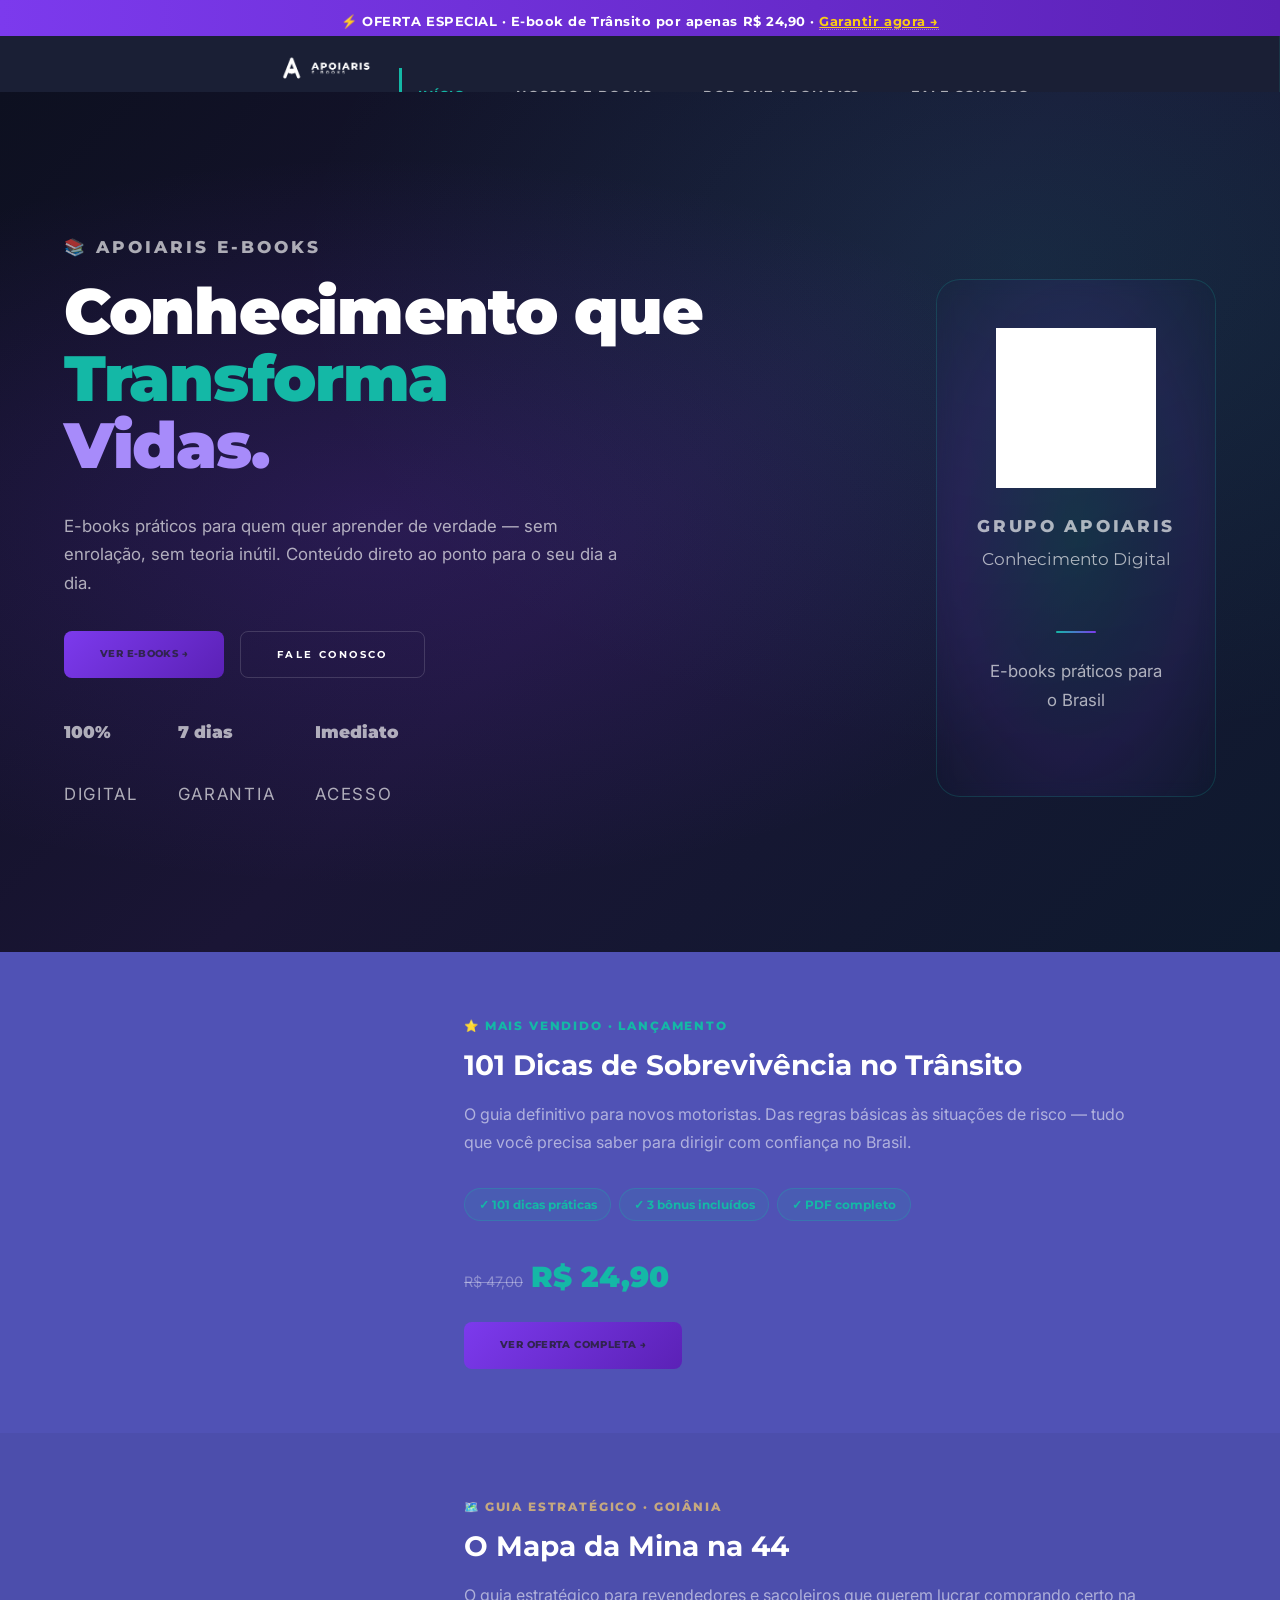
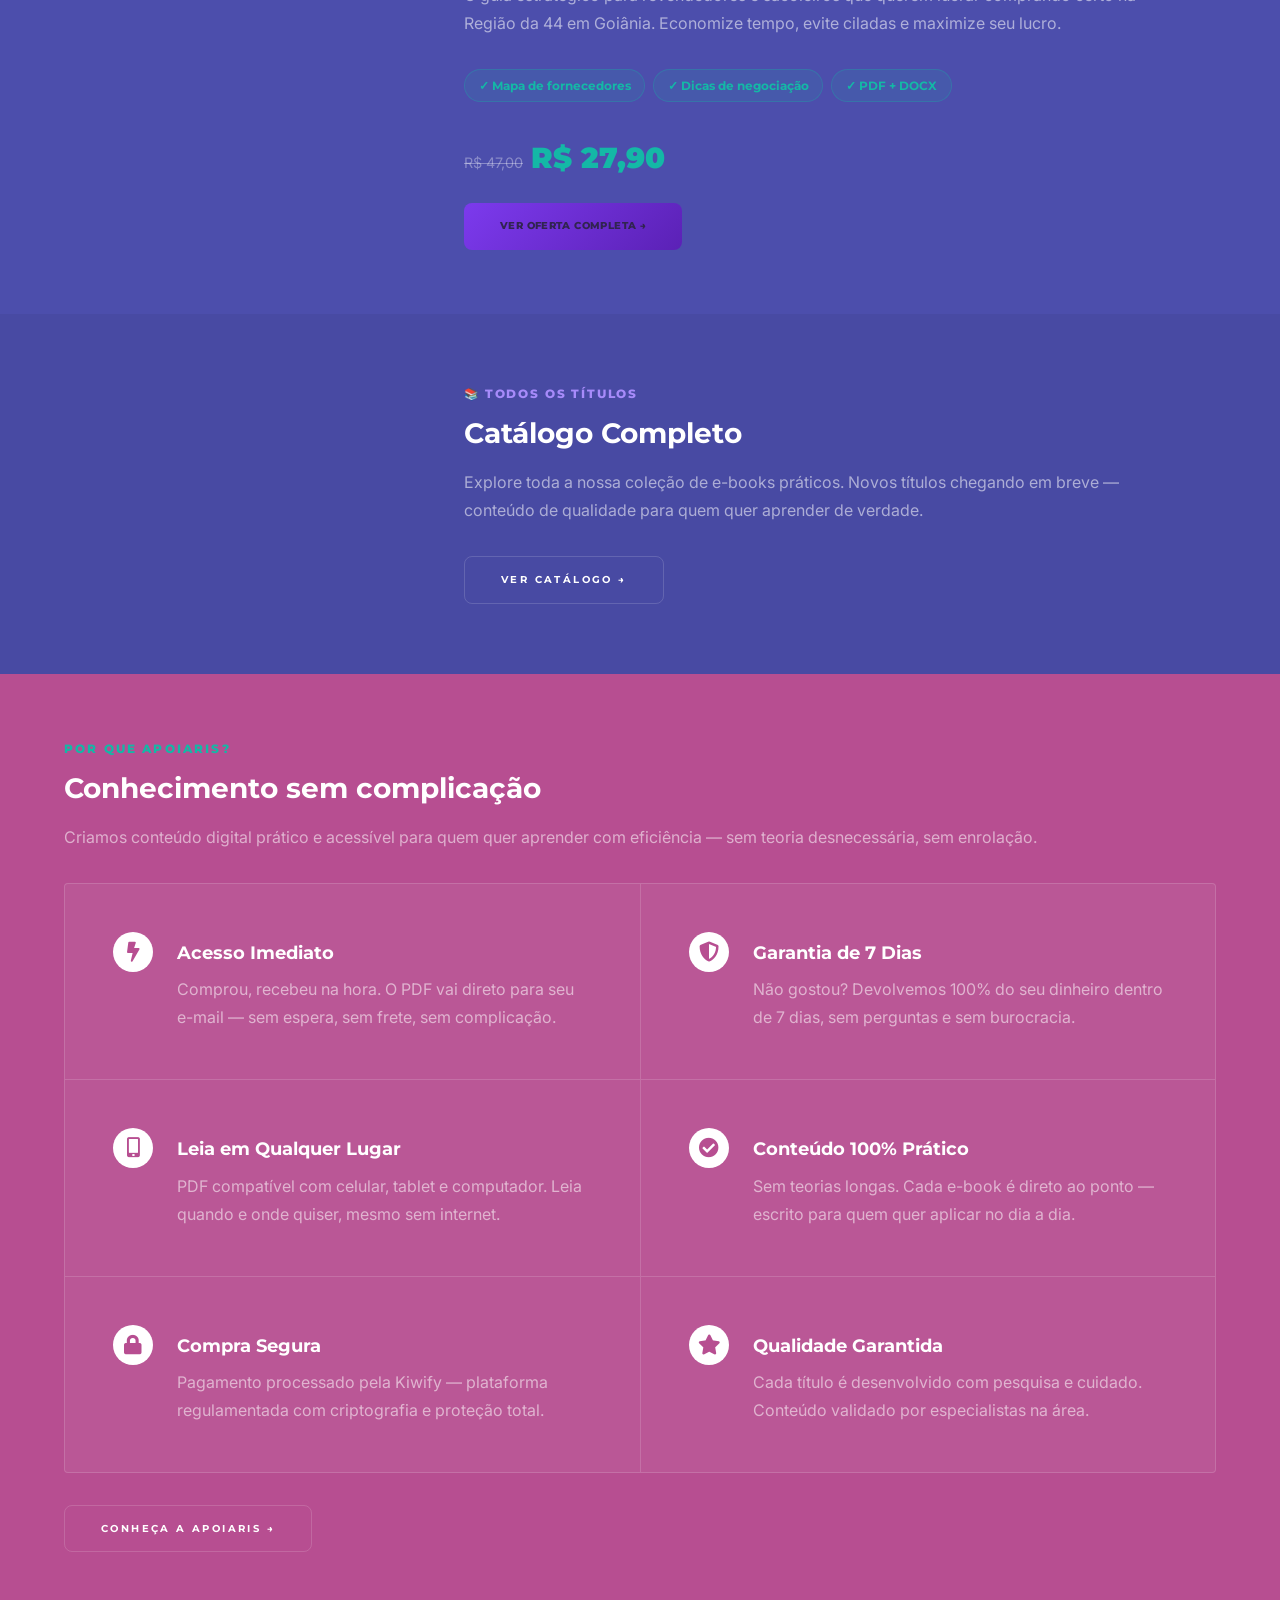
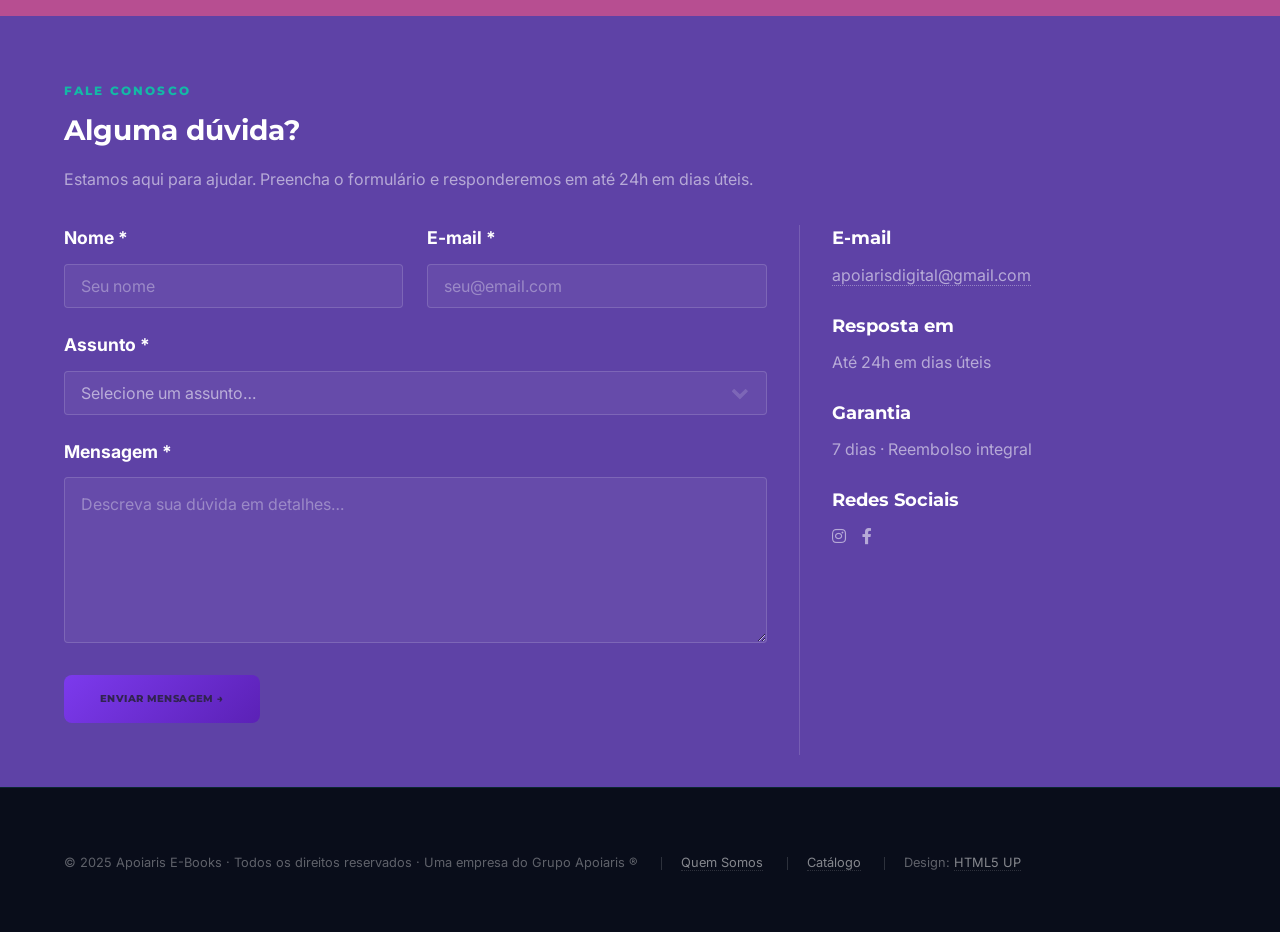
==== commit 6aa2e23b: "Add files via upload" ====
--- a/index.html
+++ b/index.html
@@ -56,33 +56,67 @@
 
     <!-- INTRO / HERO -->
     <section id="intro" class="wrapper style1 fullscreen fade-up">
-      <div class="inner">
-        <p style="color:#14B8A6; font-size:0.75rem; font-weight:800; letter-spacing:0.18em; text-transform:uppercase; font-family:'Montserrat',sans-serif; margin-bottom:1rem;">📚 Apoiaris E-Books</p>
-        <h1>
-          Conhecimento que<br>
-          <span class="teal">Transforma</span><br>
-          <span class="roxo">Vidas.</span>
-        </h1>
-        <p>E-books práticos para quem quer aprender de verdade — sem enrolação, sem teoria inútil. Conteúdo direto ao ponto para o seu dia a dia.</p>
-        <ul class="actions">
-          <li><a href="#ebooks" class="button primary scrolly">Ver E-Books →</a></li>
-          <li><a href="#contato" class="button scrolly">Fale Conosco</a></li>
-        </ul>
-        <!-- Stats -->
-        <div style="display:flex; gap:2.5rem; margin-top:2.5rem; flex-wrap:wrap;">
+      <div class="inner" style="width:100%;">
+        <div style="display:grid; grid-template-columns:1fr auto; gap:3rem; align-items:center;">
+
+          <!-- TEXTO ESQUERDA -->
           <div>
-            <p style="font-size:2rem; font-weight:900; color:#14B8A6; font-family:'Montserrat',sans-serif; line-height:1;">100%</p>
-            <p style="font-size:0.75rem; color:rgba(255,255,255,0.45); text-transform:uppercase; letter-spacing:0.1em;">Digital</p>
-          </div>
-          <div>
-            <p style="font-size:2rem; font-weight:900; color:#14B8A6; font-family:'Montserrat',sans-serif; line-height:1;">7 dias</p>
-            <p style="font-size:0.75rem; color:rgba(255,255,255,0.45); text-transform:uppercase; letter-spacing:0.1em;">Garantia</p>
-          </div>
-          <div>
-            <p style="font-size:2rem; font-weight:900; color:#14B8A6; font-family:'Montserrat',sans-serif; line-height:1;">Imediato</p>
-            <p style="font-size:0.75rem; color:rgba(255,255,255,0.45); text-transform:uppercase; letter-spacing:0.1em;">Acesso</p>
-          </div>
-        </div>
+            <p style="color:#14B8A6; font-size:0.75rem; font-weight:800; letter-spacing:0.18em; text-transform:uppercase; font-family:'Montserrat',sans-serif; margin-bottom:1rem;">📚 Apoiaris E-Books</p>
+            <h1>
+              Conhecimento que<br>
+              <span class="teal">Transforma</span><br>
+              <span class="roxo">Vidas.</span>
+            </h1>
+            <p>E-books práticos para quem quer aprender de verdade — sem enrolação, sem teoria inútil. Conteúdo direto ao ponto para o seu dia a dia.</p>
+            <ul class="actions">
+              <li><a href="#ebooks" class="button primary scrolly">Ver E-Books →</a></li>
+              <li><a href="#contato" class="button scrolly">Fale Conosco</a></li>
+            </ul>
+            <!-- Stats -->
+            <div style="display:flex; gap:2.5rem; margin-top:2.5rem; flex-wrap:wrap;">
+              <div>
+                <p style="font-size:2rem; font-weight:900; color:#14B8A6; font-family:'Montserrat',sans-serif; line-height:1;">100%</p>
+                <p style="font-size:0.75rem; color:rgba(255,255,255,0.45); text-transform:uppercase; letter-spacing:0.1em;">Digital</p>
+              </div>
+              <div>
+                <p style="font-size:2rem; font-weight:900; color:#14B8A6; font-family:'Montserrat',sans-serif; line-height:1;">7 dias</p>
+                <p style="font-size:0.75rem; color:rgba(255,255,255,0.45); text-transform:uppercase; letter-spacing:0.1em;">Garantia</p>
+              </div>
+              <div>
+                <p style="font-size:2rem; font-weight:900; color:#14B8A6; font-family:'Montserrat',sans-serif; line-height:1;">Imediato</p>
+                <p style="font-size:0.75rem; color:rgba(255,255,255,0.45); text-transform:uppercase; letter-spacing:0.1em;">Acesso</p>
+              </div>
+            </div>
+          </div>
+
+          <!-- LOGO DIREITA -->
+          <div style="display:flex; align-items:center; justify-content:center;">
+            <div style="
+              background: radial-gradient(ellipse at center, rgba(20,184,166,0.12) 0%, rgba(124,58,237,0.10) 60%, transparent 100%);
+              border: 1.5px solid rgba(20,184,166,0.20);
+              border-radius: 24px;
+              padding: 3rem 2.5rem;
+              display: flex; flex-direction: column;
+              align-items: center; gap: 1.5rem;
+              backdrop-filter: blur(8px);
+              min-width: 260px;
+            ">
+              <img src="assets/logos/logo-vertical.png"
+                   alt="Apoiaris E-Books"
+                   style="width:160px; height:auto; filter:brightness(0) invert(1);" />
+              <div style="text-align:center;">
+                <p style="font-size:0.72rem; font-weight:800; color:#14B8A6; letter-spacing:0.16em; text-transform:uppercase; font-family:'Montserrat',sans-serif; margin-bottom:0.3rem;">Grupo Apoiaris</p>
+                <p style="font-size:0.82rem; color:rgba(255,255,255,0.40); font-family:'Montserrat',sans-serif;">Conhecimento Digital</p>
+              </div>
+              <!-- Linha decorativa -->
+              <div style="width:40px; height:2px; background:linear-gradient(90deg,#14B8A6,#7C3AED); border-radius:2px;"></div>
+              <p style="font-size:0.78rem; color:rgba(255,255,255,0.35); text-align:center; line-height:1.5; max-width:180px;">
+                E-books práticos para o Brasil
+              </p>
+            </div>
+          </div>
+
+        </div><!-- /grid -->
       </div>
     </section>
 
--- a/assets/css/main.css
+++ b/assets/css/main.css
@@ -3957,7 +3957,7 @@
   padding-bottom: 2rem;
   border-bottom: 1px solid rgba(255,255,255,0.08);
 }
-.sidebar-logo img { height: 36px; width: auto; filter: brightness(0) invert(1); }
+.sidebar-logo img { height: 52px; width: auto; filter: brightness(0) invert(1); }
 
 /* Intro hero — fundo escuro com gradiente */
 #intro.wrapper {
@@ -4100,3 +4100,13 @@
   font-size: 0.88rem;
 }
 .garantia-box strong { color: #C5A880; }
+
+/* Hero grid responsivo */
+@media (max-width: 900px) {
+  #intro .inner > div[style*="grid"] {
+    grid-template-columns: 1fr !important;
+  }
+  #intro .inner > div[style*="grid"] > div:last-child {
+    display: none !important;
+  }
+}
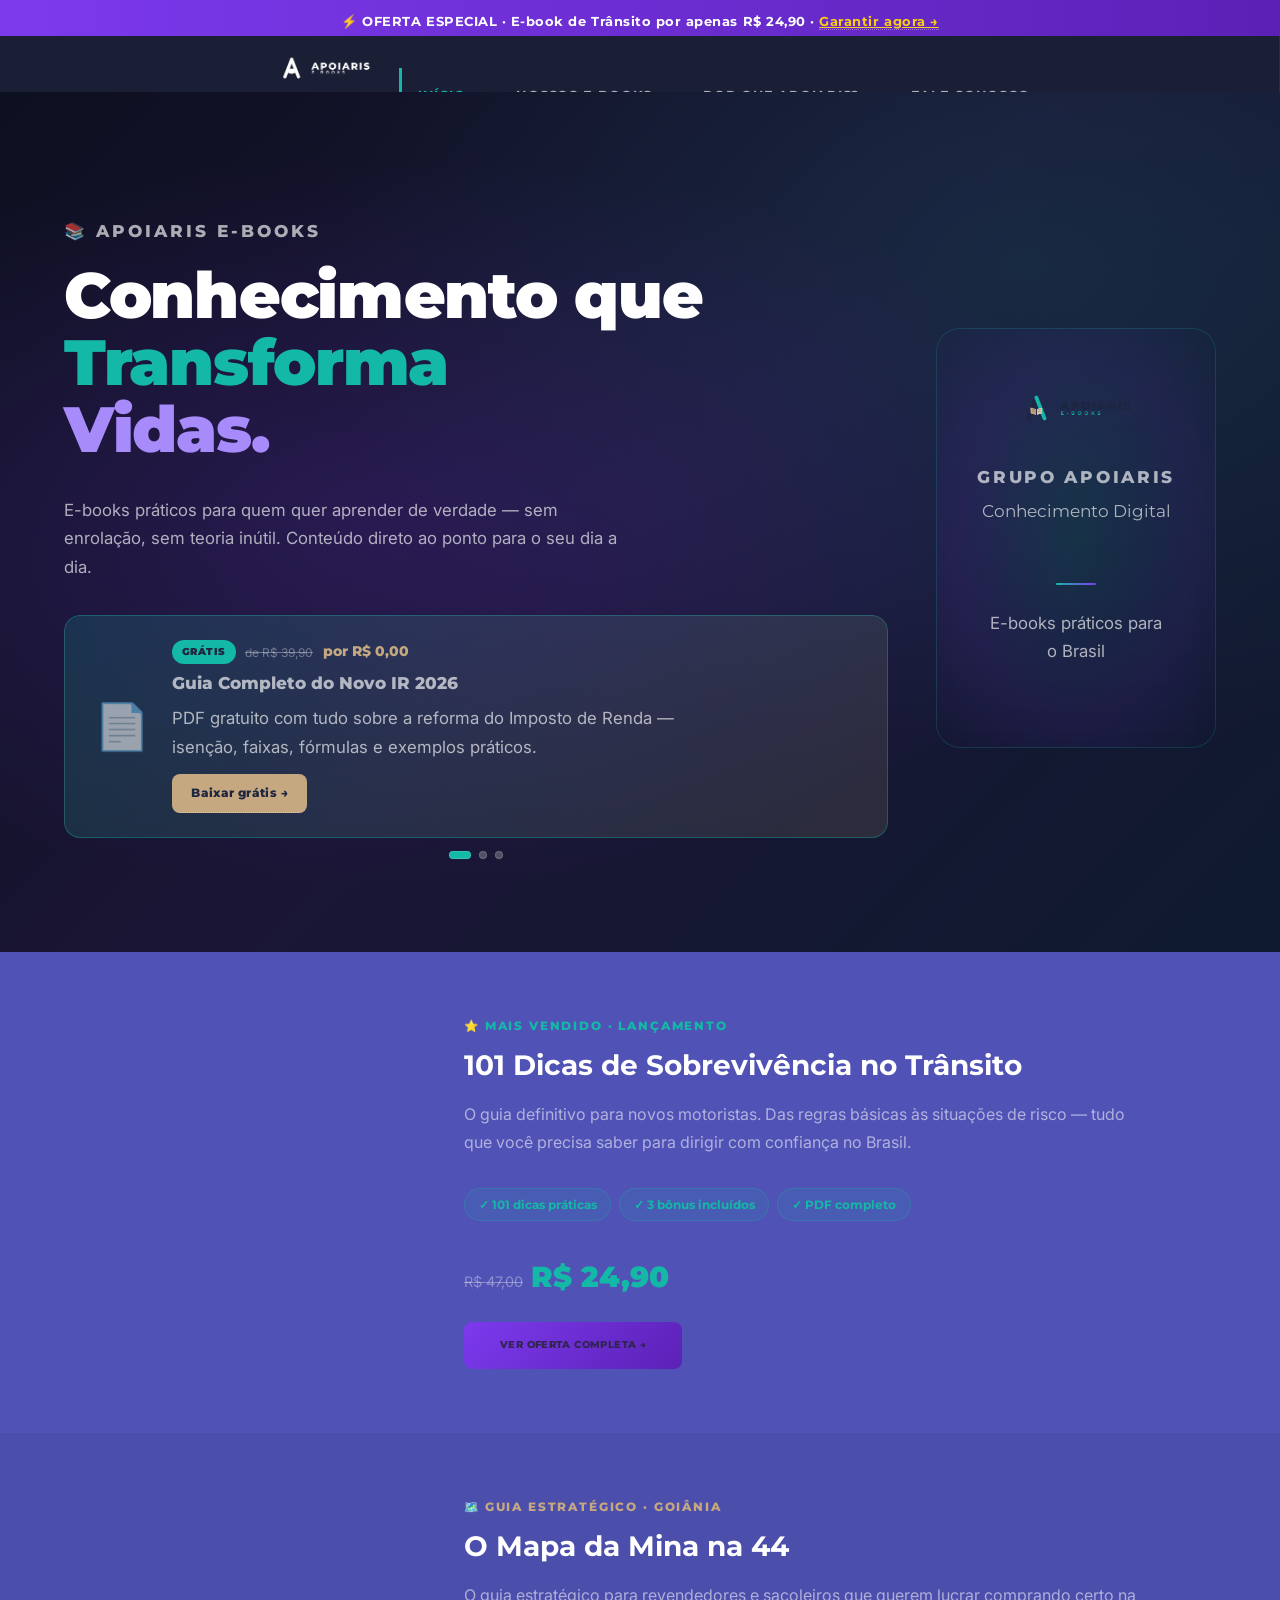
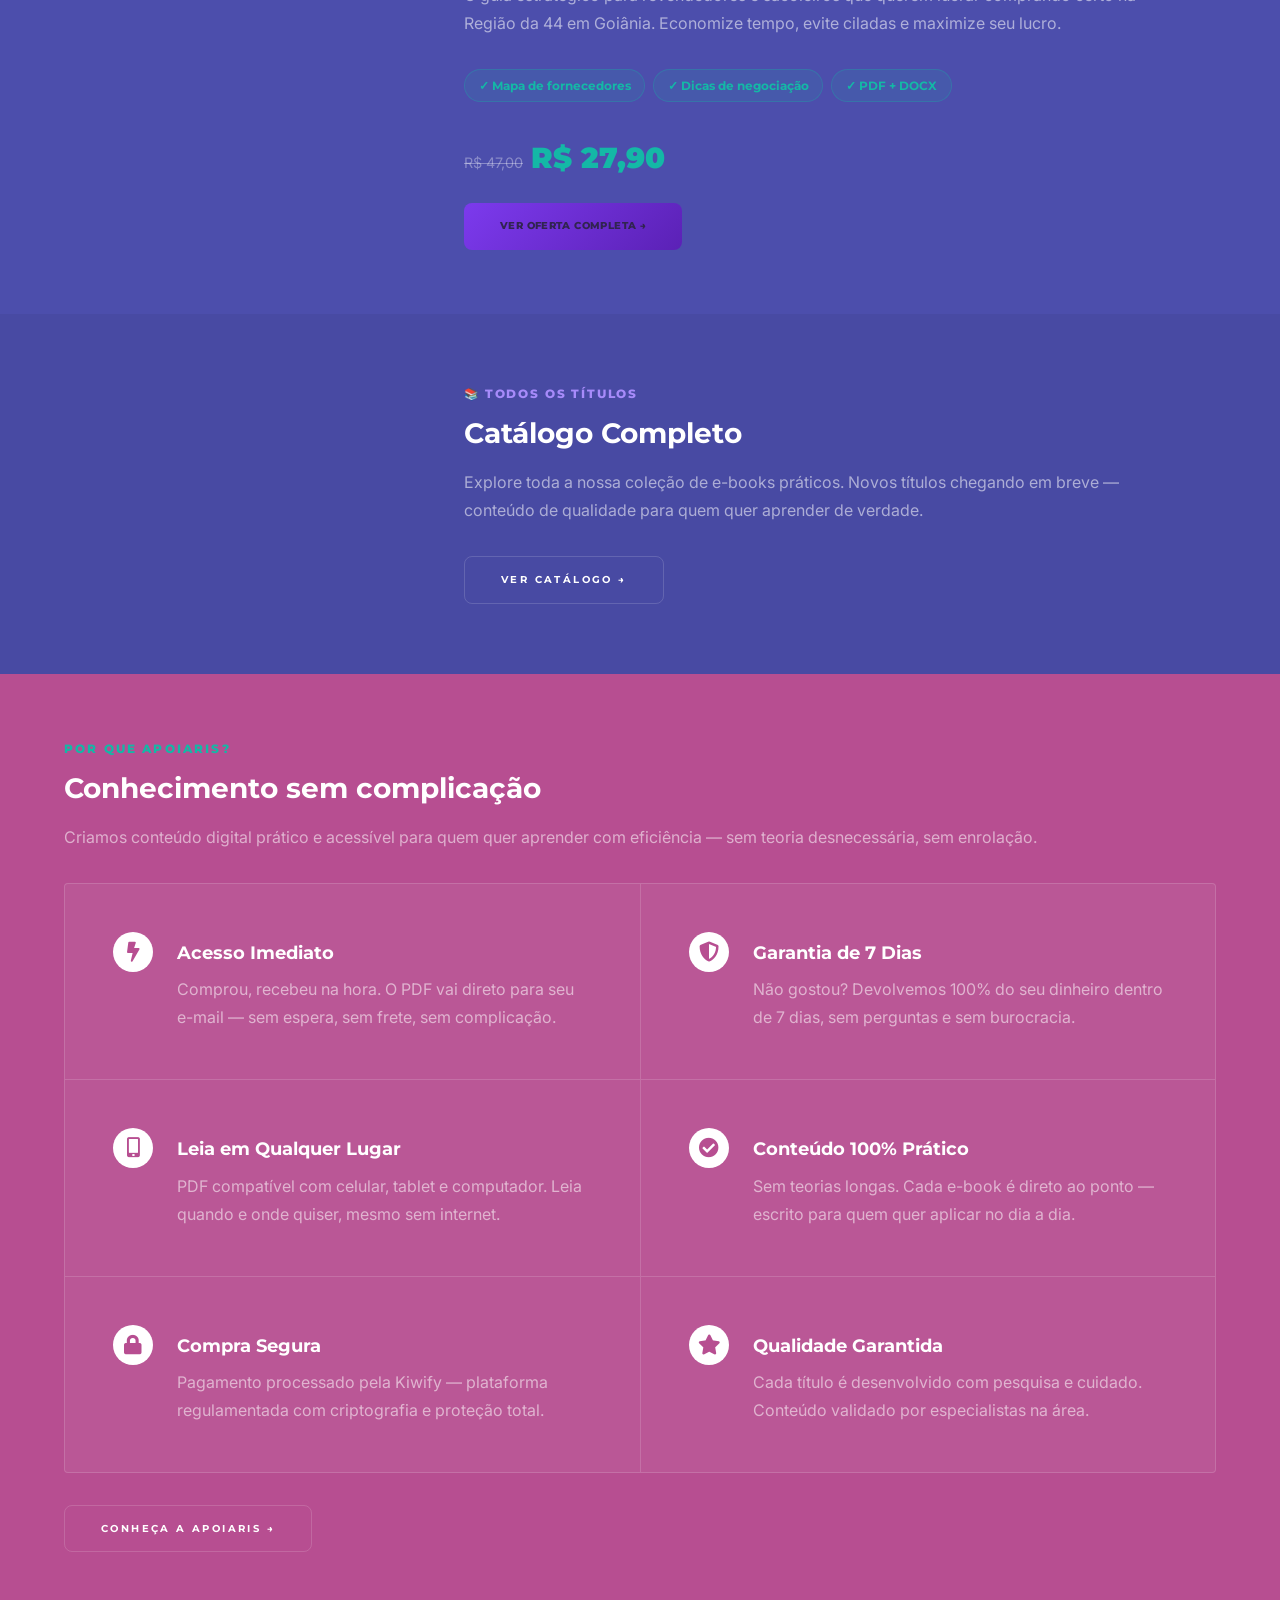
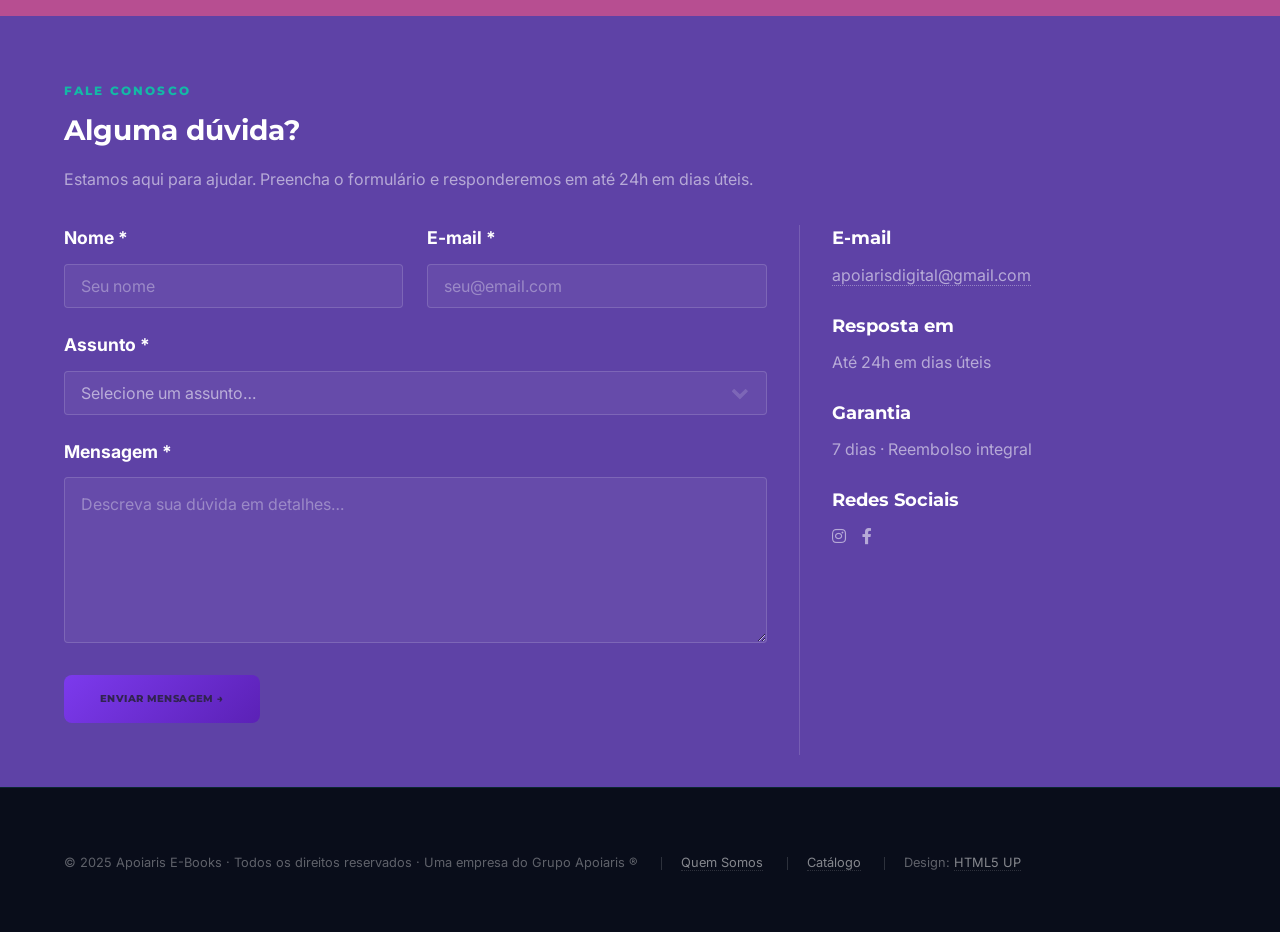
==== commit dd470561: "Add files via upload" ====
--- a/index.html
+++ b/index.html
@@ -68,28 +68,83 @@
               <span class="roxo">Vidas.</span>
             </h1>
             <p>E-books práticos para quem quer aprender de verdade — sem enrolação, sem teoria inútil. Conteúdo direto ao ponto para o seu dia a dia.</p>
-            <ul class="actions">
-              <li><a href="#ebooks" class="button primary scrolly">Ver E-Books →</a></li>
-              <li><a href="#contato" class="button scrolly">Fale Conosco</a></li>
-            </ul>
-            <!-- Stats -->
-            <div style="display:flex; gap:2.5rem; margin-top:2.5rem; flex-wrap:wrap;">
-              <div>
-                <p style="font-size:2rem; font-weight:900; color:#14B8A6; font-family:'Montserrat',sans-serif; line-height:1;">100%</p>
-                <p style="font-size:0.75rem; color:rgba(255,255,255,0.45); text-transform:uppercase; letter-spacing:0.1em;">Digital</p>
-              </div>
-              <div>
-                <p style="font-size:2rem; font-weight:900; color:#14B8A6; font-family:'Montserrat',sans-serif; line-height:1;">7 dias</p>
-                <p style="font-size:0.75rem; color:rgba(255,255,255,0.45); text-transform:uppercase; letter-spacing:0.1em;">Garantia</p>
-              </div>
-              <div>
-                <p style="font-size:2rem; font-weight:900; color:#14B8A6; font-family:'Montserrat',sans-serif; line-height:1;">Imediato</p>
-                <p style="font-size:0.75rem; color:rgba(255,255,255,0.45); text-transform:uppercase; letter-spacing:0.1em;">Acesso</p>
-              </div>
-            </div>
+
+            <!-- CARROSSEL -->
+            <div id="apoiaris-carousel" style="margin-top:2rem; position:relative; overflow:hidden; border-radius:16px;">
+
+              <!-- Slide 1 — Guia IR Grátis (destaque) -->
+              <div class="apoiaris-slide" style="display:block;">
+                <div style="
+                  background: linear-gradient(135deg, rgba(20,184,166,0.18) 0%, rgba(197,168,128,0.14) 100%);
+                  border: 1.5px solid rgba(20,184,166,0.35);
+                  border-radius:16px; padding:1.5rem 1.8rem;
+                  display:flex; align-items:center; gap:1.4rem;
+                ">
+                  <div style="font-size:2.8rem; flex-shrink:0;">📄</div>
+                  <div style="flex:1;">
+                    <div style="display:flex; align-items:center; gap:0.6rem; margin-bottom:0.3rem; flex-wrap:wrap;">
+                      <span style="background:#14B8A6; color:#1E2640; font-size:0.65rem; font-weight:900; padding:0.2rem 0.6rem; border-radius:999px; font-family:'Montserrat',sans-serif; letter-spacing:0.05em;">GRÁTIS</span>
+                      <span style="color:rgba(255,255,255,0.35); font-size:0.75rem; text-decoration:line-through;">de R$ 39,90</span>
+                      <span style="color:#C5A880; font-weight:800; font-size:0.85rem; font-family:'Montserrat',sans-serif;">por R$ 0,00</span>
+                    </div>
+                    <p style="font-family:'Montserrat',sans-serif; font-weight:800; font-size:0.95rem; color:#fff; margin:0 0 0.4rem; line-height:1.3;">Guia Completo do Novo IR 2026</p>
+                    <p style="font-size:0.78rem; color:rgba(255,255,255,0.55); margin:0 0 0.8rem; line-height:1.4;">PDF gratuito com tudo sobre a reforma do Imposto de Renda — isenção, faixas, fórmulas e exemplos práticos.</p>
+                    <a href="catalogo/guia-ir-2026.html" style="display:inline-block; background:#C5A880; color:#1E2640; font-family:'Montserrat',sans-serif; font-weight:800; font-size:0.78rem; padding:0.5rem 1.2rem; border-radius:8px; text-decoration:none; letter-spacing:0.03em;" onclick="fbq('track','ViewContent',{content_name:'Guia IR 2026',value:0,currency:'BRL'})">Baixar grátis →</a>
+                  </div>
+                </div>
+              </div>
+
+              <!-- Slide 2 — 101 Dicas Trânsito -->
+              <div class="apoiaris-slide" style="display:none;">
+                <div style="
+                  background: linear-gradient(135deg, rgba(124,58,237,0.18) 0%, rgba(20,184,166,0.10) 100%);
+                  border: 1.5px solid rgba(124,58,237,0.30);
+                  border-radius:16px; padding:1.5rem 1.8rem;
+                  display:flex; align-items:center; gap:1.4rem;
+                ">
+                  <div style="font-size:2.8rem; flex-shrink:0;">🚗</div>
+                  <div style="flex:1;">
+                    <div style="display:flex; align-items:center; gap:0.6rem; margin-bottom:0.3rem; flex-wrap:wrap;">
+                      <span style="background:#7C3AED; color:#fff; font-size:0.65rem; font-weight:900; padding:0.2rem 0.6rem; border-radius:999px; font-family:'Montserrat',sans-serif;">⭐ MAIS VENDIDO</span>
+                    </div>
+                    <p style="font-family:'Montserrat',sans-serif; font-weight:800; font-size:0.95rem; color:#fff; margin:0 0 0.4rem; line-height:1.3;">101 Dicas de Sobrevivência no Trânsito</p>
+                    <p style="font-size:0.78rem; color:rgba(255,255,255,0.55); margin:0 0 0.8rem; line-height:1.4;">O guia definitivo para novos motoristas. Das regras básicas às situações de risco.</p>
+                    <a href="catalogo/transitosemmedo.html" style="display:inline-block; background:#7C3AED; color:#fff; font-family:'Montserrat',sans-serif; font-weight:800; font-size:0.78rem; padding:0.5rem 1.2rem; border-radius:8px; text-decoration:none;" onclick="fbq('track','ViewContent',{content_name:'101 Dicas Transito',value:24.90,currency:'BRL'})">Ver oferta — R$ 24,90 →</a>
+                  </div>
+                </div>
+              </div>
+
+              <!-- Slide 3 — Mapa da Mina -->
+              <div class="apoiaris-slide" style="display:none;">
+                <div style="
+                  background: linear-gradient(135deg, rgba(197,168,128,0.16) 0%, rgba(20,184,166,0.10) 100%);
+                  border: 1.5px solid rgba(197,168,128,0.28);
+                  border-radius:16px; padding:1.5rem 1.8rem;
+                  display:flex; align-items:center; gap:1.4rem;
+                ">
+                  <div style="font-size:2.8rem; flex-shrink:0;">🛍️</div>
+                  <div style="flex:1;">
+                    <div style="display:flex; align-items:center; gap:0.6rem; margin-bottom:0.3rem; flex-wrap:wrap;">
+                      <span style="background:#C5A880; color:#1E2640; font-size:0.65rem; font-weight:900; padding:0.2rem 0.6rem; border-radius:999px; font-family:'Montserrat',sans-serif;">🛒 COMPRAS</span>
+                    </div>
+                    <p style="font-family:'Montserrat',sans-serif; font-weight:800; font-size:0.95rem; color:#fff; margin:0 0 0.4rem; line-height:1.3;">O Mapa da Mina na 44</p>
+                    <p style="font-size:0.78rem; color:rgba(255,255,255,0.55); margin:0 0 0.8rem; line-height:1.4;">Guia estratégico de compras — economize tempo e dinheiro nas melhores galerias.</p>
+                    <a href="catalogo/mapadamina44.html" style="display:inline-block; background:#C5A880; color:#1E2640; font-family:'Montserrat',sans-serif; font-weight:800; font-size:0.78rem; padding:0.5rem 1.2rem; border-radius:8px; text-decoration:none;" onclick="fbq('track','ViewContent',{content_name:'Mapa Mina 44',value:27.90,currency:'BRL'})">Ver oferta — R$ 27,90 →</a>
+                  </div>
+                </div>
+              </div>
+
+              <!-- Indicadores -->
+              <div style="display:flex; justify-content:center; gap:0.5rem; margin-top:0.8rem;">
+                <button class="apoiaris-dot active-dot" onclick="goToSlide(0)" style="width:8px;height:8px;border-radius:50%;border:none;cursor:pointer;padding:0;background:#14B8A6;transition:all 0.3s;"></button>
+                <button class="apoiaris-dot" onclick="goToSlide(1)" style="width:8px;height:8px;border-radius:50%;border:none;cursor:pointer;padding:0;background:rgba(255,255,255,0.25);transition:all 0.3s;"></button>
+                <button class="apoiaris-dot" onclick="goToSlide(2)" style="width:8px;height:8px;border-radius:50%;border:none;cursor:pointer;padding:0;background:rgba(255,255,255,0.25);transition:all 0.3s;"></button>
+              </div>
+            </div>
+            <!-- /CARROSSEL -->
           </div>
 
-          <!-- LOGO DIREITA -->
+          <!-- LOGO DIREITA — usa logo transparente pra evitar fundo branco -->
           <div style="display:flex; align-items:center; justify-content:center;">
             <div style="
               background: radial-gradient(ellipse at center, rgba(20,184,166,0.12) 0%, rgba(124,58,237,0.10) 60%, transparent 100%);
@@ -101,16 +156,15 @@
               backdrop-filter: blur(8px);
               min-width: 260px;
             ">
-              <img src="assets/logos/logo-vertical.png"
+              <img src="assets/logos/logo-horizontal-transparente.png"
                    alt="Apoiaris E-Books"
-                   style="width:160px; height:auto; filter:brightness(0) invert(1);" />
+                   style="width:180px; height:auto;" />
               <div style="text-align:center;">
                 <p style="font-size:0.72rem; font-weight:800; color:#14B8A6; letter-spacing:0.16em; text-transform:uppercase; font-family:'Montserrat',sans-serif; margin-bottom:0.3rem;">Grupo Apoiaris</p>
-                <p style="font-size:0.82rem; color:rgba(255,255,255,0.40); font-family:'Montserrat',sans-serif;">Conhecimento Digital</p>
-              </div>
-              <!-- Linha decorativa -->
+                <p style="font-size:0.82rem; color:rgba(255,255,255,0.55); font-family:'Montserrat',sans-serif;">Conhecimento Digital</p>
+              </div>
               <div style="width:40px; height:2px; background:linear-gradient(90deg,#14B8A6,#7C3AED); border-radius:2px;"></div>
-              <p style="font-size:0.78rem; color:rgba(255,255,255,0.35); text-align:center; line-height:1.5; max-width:180px;">
+              <p style="font-size:0.78rem; color:rgba(255,255,255,0.40); text-align:center; line-height:1.5; max-width:180px;">
                 E-books práticos para o Brasil
               </p>
             </div>
@@ -357,5 +411,30 @@
     });
   </script>
 
+  <!-- CARROSSEL JS -->
+  <script>
+    let currentSlide = 0;
+    const slides = document.querySelectorAll('.apoiaris-slide');
+    const dots = document.querySelectorAll('.apoiaris-dot');
+    let autoTimer = setInterval(() => goToSlide((currentSlide + 1) % slides.length), 4500);
+
+    function goToSlide(n) {
+      slides[currentSlide].style.display = 'none';
+      dots[currentSlide].style.background = 'rgba(255,255,255,0.25)';
+      dots[currentSlide].style.width = '8px';
+      currentSlide = n;
+      slides[currentSlide].style.display = 'block';
+      dots[currentSlide].style.background = '#14B8A6';
+      dots[currentSlide].style.width = '22px';
+      dots[currentSlide].style.borderRadius = '999px';
+      clearInterval(autoTimer);
+      autoTimer = setInterval(() => goToSlide((currentSlide + 1) % slides.length), 4500);
+    }
+
+    // Inicializa primeiro dot como ativo
+    dots[0].style.width = '22px';
+    dots[0].style.borderRadius = '999px';
+  </script>
+
 </body>
 </html>
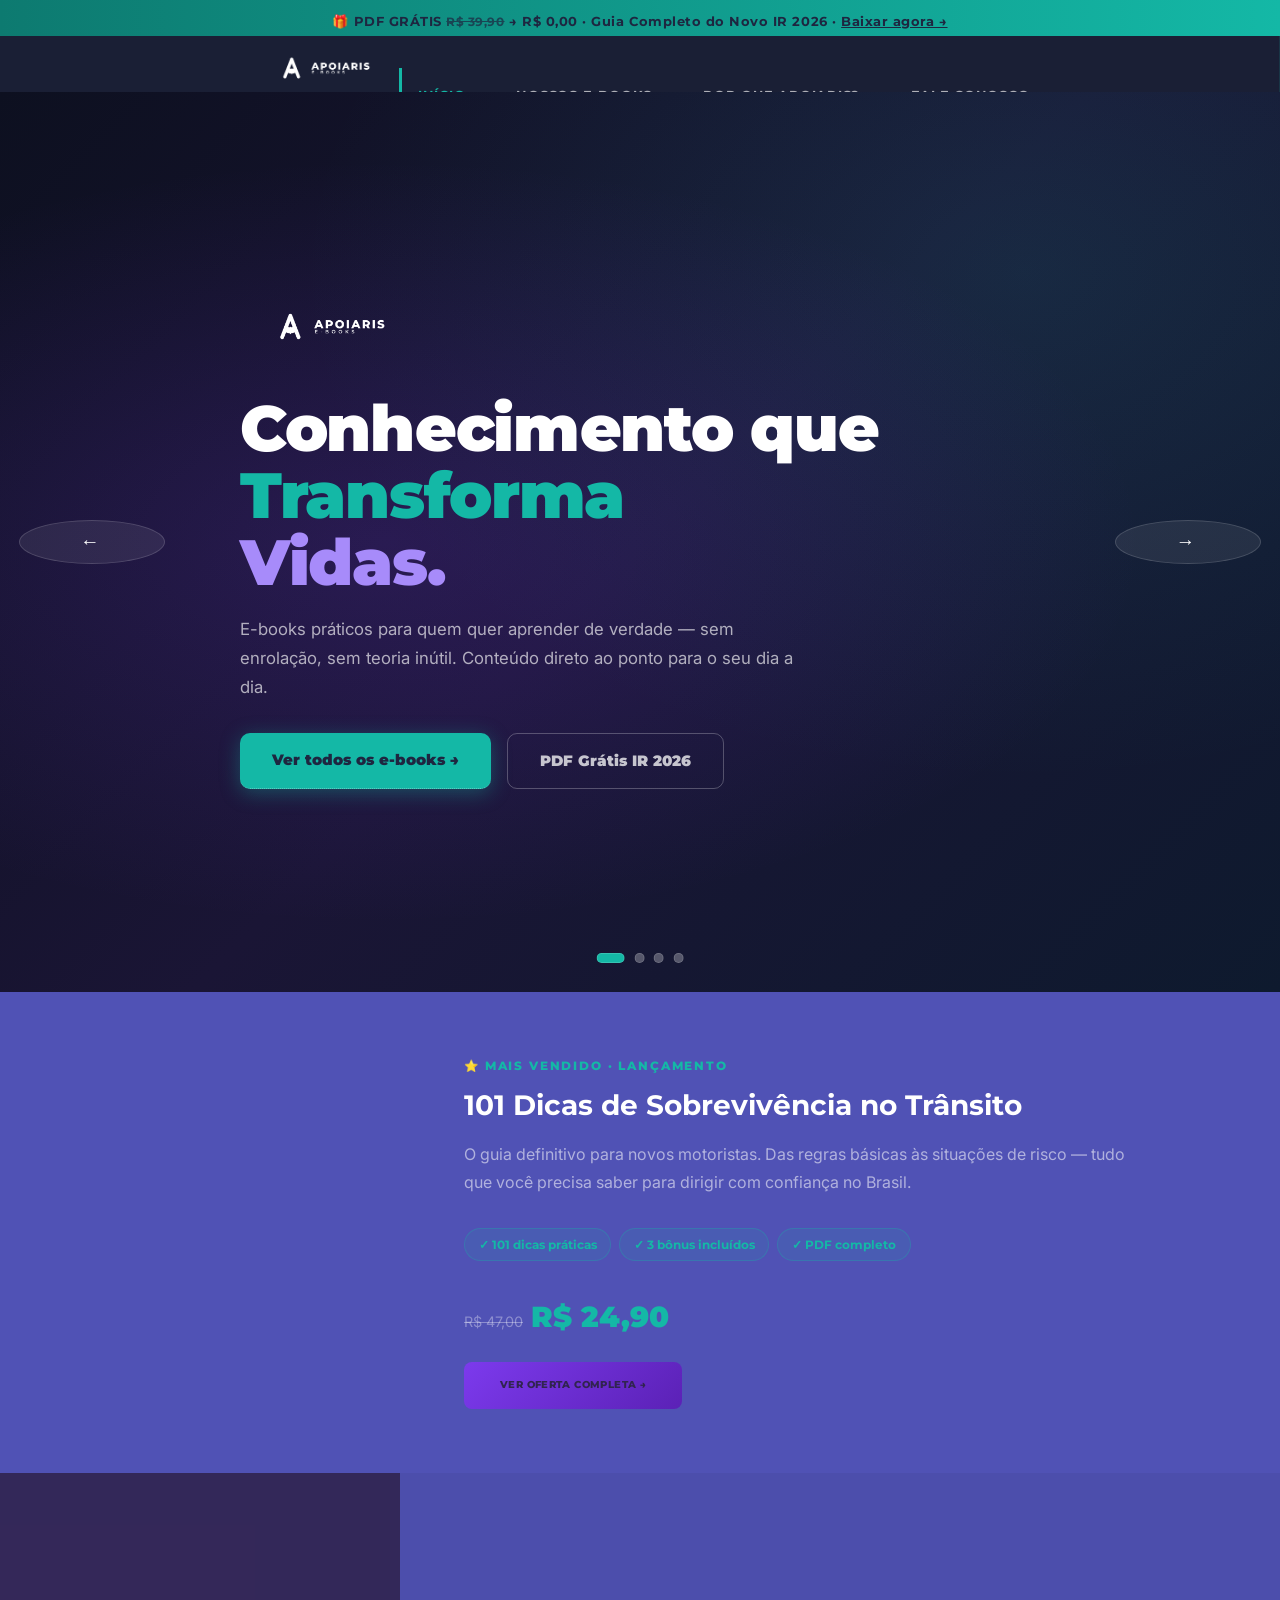
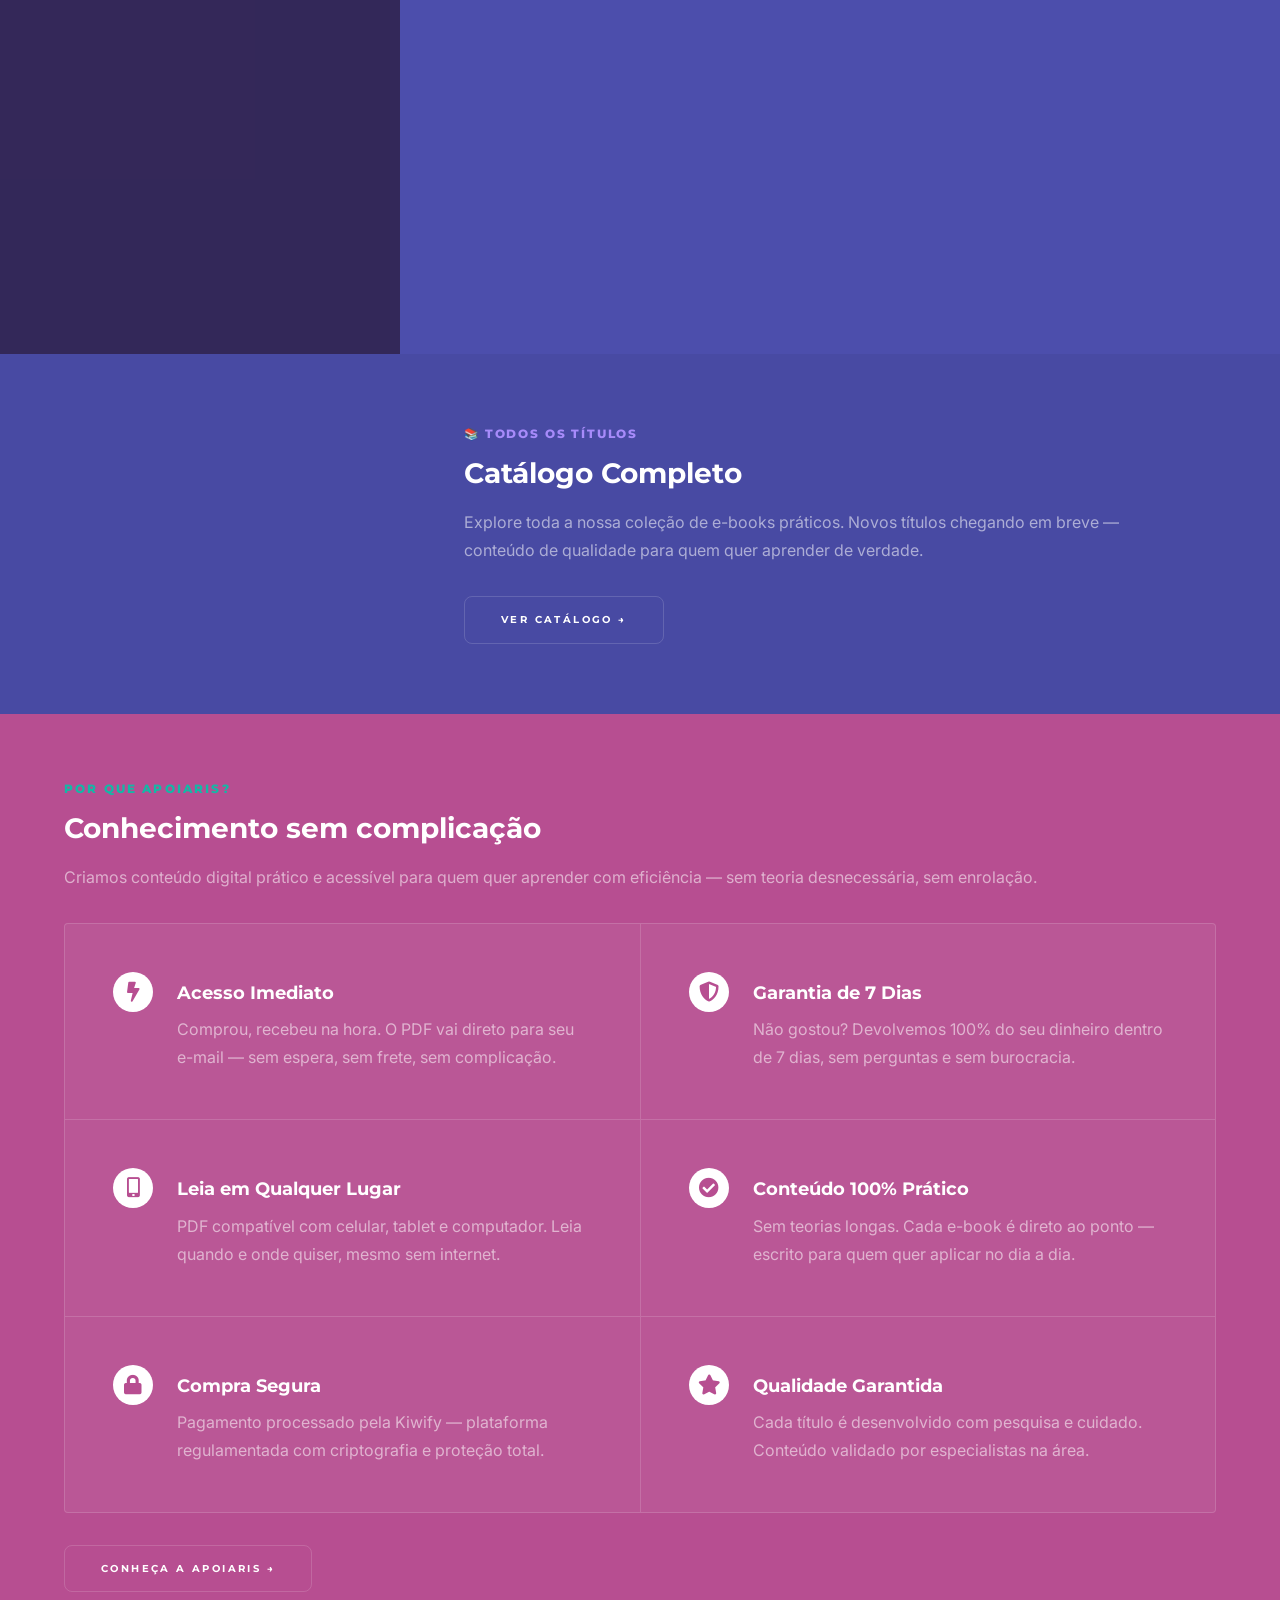
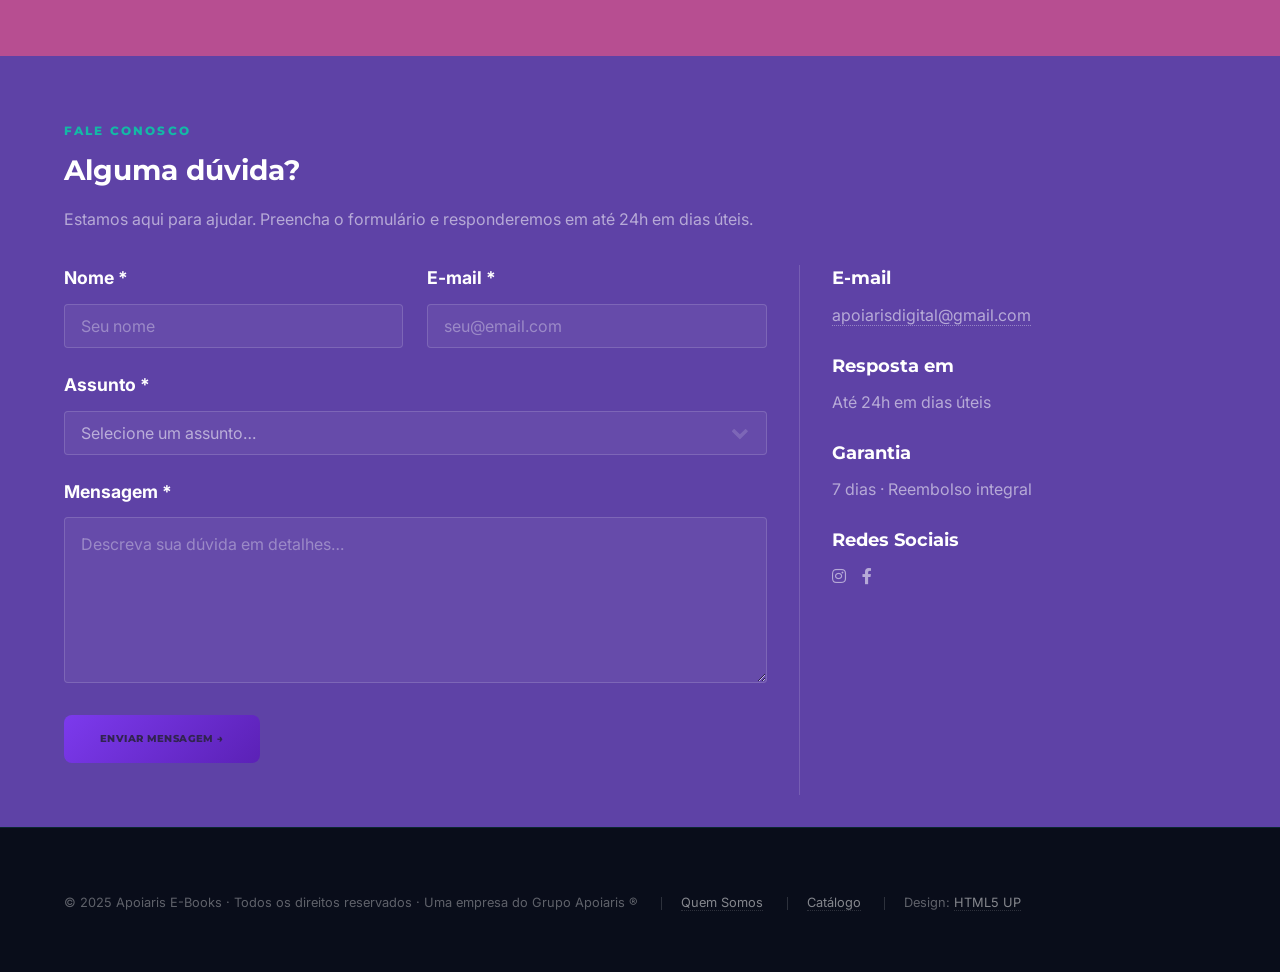
==== commit 58bb4d1c: "Add files via upload" ====
--- a/index.html
+++ b/index.html
@@ -28,11 +28,16 @@
 </head>
 <body class="is-preload">
 
-  <!-- Faixa de oferta -->
-  <div class="oferta-bar">
-    ⚡ <strong>OFERTA ESPECIAL</strong> · E-book de Trânsito por apenas R$ 24,90 ·
-    <a href="catalogo/transitosemmedo.html">Garantir agora →</a>
+  <!-- Faixa de oferta — PDF Grátis piscando -->
+  <div class="oferta-bar" id="oferta-bar" style="background:linear-gradient(90deg,#0d7a70,#14B8A6,#0d7a70); background-size:200% auto; animation: ofertaSlide 3s linear infinite, ofertaPulse 1.2s ease-in-out infinite alternate; cursor:pointer;" onclick="window.location='catalogo/guia-ir-2026.html'">
+    🎁 <strong style="color:#1E2640;">PDF GRÁTIS</strong> <span style="color:#1E2640; opacity:0.7; text-decoration:line-through; font-size:0.78rem;">R$ 39,90</span> <strong style="color:#1E2640;">→ R$ 0,00</strong> · <span style="color:#1E2640; font-weight:700;">Guia Completo do Novo IR 2026</span> · <strong style="color:#1E2640; text-decoration:underline;">Baixar agora →</strong>
   </div>
+  <style>
+    @keyframes ofertaSlide { 0%{background-position:0% center} 100%{background-position:200% center} }
+    @keyframes ofertaPulse { from{box-shadow:0 0 0 0 rgba(20,184,166,0.6)} to{box-shadow:0 0 18px 4px rgba(20,184,166,0.9)} }
+    .oferta-bar { color: #1E2640 !important; }
+    .oferta-bar a { color: #1E2640 !important; }
+  </style>
 
   <!-- Sidebar -->
   <section id="sidebar">
@@ -54,124 +59,138 @@
   <!-- Wrapper -->
   <div id="wrapper">
 
-    <!-- INTRO / HERO -->
-    <section id="intro" class="wrapper style1 fullscreen fade-up">
-      <div class="inner" style="width:100%;">
-        <div style="display:grid; grid-template-columns:1fr auto; gap:3rem; align-items:center;">
-
-          <!-- TEXTO ESQUERDA -->
-          <div>
-            <p style="color:#14B8A6; font-size:0.75rem; font-weight:800; letter-spacing:0.18em; text-transform:uppercase; font-family:'Montserrat',sans-serif; margin-bottom:1rem;">📚 Apoiaris E-Books</p>
-            <h1>
-              Conhecimento que<br>
-              <span class="teal">Transforma</span><br>
-              <span class="roxo">Vidas.</span>
-            </h1>
+    <!-- INTRO / HERO — CARROSSEL FULLSCREEN -->
+    <section id="intro" class="wrapper style1 fullscreen fade-up" style="padding:0; overflow:hidden;">
+
+      <style>
+        #hero-carousel { position:relative; width:100%; height:100vh; min-height:580px; }
+        .hero-slide {
+          position:absolute; inset:0;
+          display:flex; align-items:center; justify-content:center;
+          opacity:0; transition:opacity 0.7s ease; pointer-events:none;
+          padding:3rem 4rem;
+        }
+        .hero-slide.active { opacity:1; pointer-events:auto; }
+        .hero-slide-inner { max-width:800px; width:100%; }
+        .slide-brand h1 { font-family:'Montserrat',sans-serif; font-size:clamp(2.4rem,6vw,4.2rem); font-weight:900; line-height:1.08; margin-bottom:1.2rem; }
+        .slide-brand h1 .teal { color:#14B8A6; }
+        .slide-brand h1 .roxo { color:#7C3AED; }
+        .slide-brand p { font-size:clamp(1rem,2vw,1.15rem); color:rgba(255,255,255,0.65); max-width:520px; line-height:1.7; margin-bottom:2rem; }
+        .slide-brand .brand-logo { width:180px; margin-bottom:1.8rem; filter:brightness(0) invert(1); }
+        .slide-brand .cta-row { display:flex; gap:1rem; flex-wrap:wrap; }
+        .btn-ph { display:inline-block; font-family:'Montserrat',sans-serif; font-weight:900; font-size:0.95rem; padding:0.85rem 2rem; border-radius:10px; text-decoration:none; transition:transform 0.2s,box-shadow 0.2s; }
+        .btn-ph-primary { background:#14B8A6; color:#1E2640; box-shadow:0 4px 20px rgba(20,184,166,0.35); }
+        .btn-ph-primary:hover { transform:translateY(-2px); box-shadow:0 8px 28px rgba(20,184,166,0.5); color:#1E2640; }
+        .btn-ph-outline { border:1.5px solid rgba(255,255,255,0.25); color:rgba(255,255,255,0.75); }
+        .btn-ph-outline:hover { border-color:rgba(255,255,255,0.6); color:#fff; }
+        .slide-produto { display:flex; align-items:center; gap:3.5rem; width:100%; }
+        @media(max-width:700px){ .slide-produto{flex-direction:column;gap:1.5rem;} .hero-slide{padding:2rem 1.5rem;} }
+        .slide-produto-img { width:240px; min-width:200px; border-radius:16px; overflow:hidden; box-shadow:0 20px 60px rgba(0,0,0,0.5); flex-shrink:0; }
+        .slide-produto-img img { width:100%; height:300px; object-fit:cover; display:block; }
+        .slide-produto-badge { display:inline-block; font-family:'Montserrat',sans-serif; font-weight:800; font-size:0.68rem; padding:0.28rem 0.75rem; border-radius:999px; letter-spacing:0.08em; margin-bottom:1rem; }
+        .slide-produto-body h2 { font-family:'Montserrat',sans-serif; font-weight:900; font-size:clamp(1.5rem,3.5vw,2.2rem); line-height:1.15; color:#fff; margin-bottom:0.8rem; }
+        .slide-produto-body p { font-size:0.95rem; color:rgba(255,255,255,0.60); line-height:1.65; margin-bottom:1.4rem; }
+        .preco-hero { display:flex; align-items:baseline; gap:0.7rem; margin-bottom:1.4rem; flex-wrap:wrap; }
+        .preco-hero-de { font-size:1rem; color:rgba(255,255,255,0.30); text-decoration:line-through; font-family:'Montserrat',sans-serif; }
+        .preco-hero-por { font-family:'Montserrat',sans-serif; font-weight:900; font-size:2rem; }
+        #hero-dots { position:absolute; bottom:1.8rem; left:50%; transform:translateX(-50%); display:flex; gap:0.6rem; z-index:10; }
+        .hero-dot { width:10px; height:10px; border-radius:50%; border:none; cursor:pointer; padding:0; background:rgba(255,255,255,0.28); transition:all 0.3s; }
+        .hero-dot.active { background:#14B8A6; width:28px; border-radius:999px; }
+        .hero-arrow { position:absolute; top:50%; transform:translateY(-50%); background:rgba(255,255,255,0.08); color:rgba(255,255,255,0.7); border-radius:50%; width:44px; height:44px; display:flex; align-items:center; justify-content:center; cursor:pointer; z-index:10; font-size:1.2rem; transition:background 0.2s,color 0.2s; border:1px solid rgba(255,255,255,0.15); }
+        .hero-arrow:hover { background:rgba(20,184,166,0.25); color:#fff; }
+        .hero-arrow.prev { left:1.2rem; }
+        .hero-arrow.next { right:1.2rem; }
+      </style>
+
+      <div id="hero-carousel">
+        <button class="hero-arrow prev" onclick="heroSlide(heroCurrent-1)">&#8592;</button>
+        <button class="hero-arrow next" onclick="heroSlide(heroCurrent+1)">&#8594;</button>
+
+        <!-- SLIDE 0 — MARCA -->
+        <div class="hero-slide active slide-brand">
+          <div class="hero-slide-inner">
+            <img src="assets/logos/logo-horizontal-transparente.png" class="brand-logo" alt="Apoiaris">
+            <h1>Conhecimento que<br><span class="teal">Transforma</span><br><span class="roxo">Vidas.</span></h1>
             <p>E-books práticos para quem quer aprender de verdade — sem enrolação, sem teoria inútil. Conteúdo direto ao ponto para o seu dia a dia.</p>
-
-            <!-- CARROSSEL -->
-            <div id="apoiaris-carousel" style="margin-top:2rem; position:relative; overflow:hidden; border-radius:16px;">
-
-              <!-- Slide 1 — Guia IR Grátis (destaque) -->
-              <div class="apoiaris-slide" style="display:block;">
-                <div style="
-                  background: linear-gradient(135deg, rgba(20,184,166,0.18) 0%, rgba(197,168,128,0.14) 100%);
-                  border: 1.5px solid rgba(20,184,166,0.35);
-                  border-radius:16px; padding:1.5rem 1.8rem;
-                  display:flex; align-items:center; gap:1.4rem;
-                ">
-                  <div style="font-size:2.8rem; flex-shrink:0;">📄</div>
-                  <div style="flex:1;">
-                    <div style="display:flex; align-items:center; gap:0.6rem; margin-bottom:0.3rem; flex-wrap:wrap;">
-                      <span style="background:#14B8A6; color:#1E2640; font-size:0.65rem; font-weight:900; padding:0.2rem 0.6rem; border-radius:999px; font-family:'Montserrat',sans-serif; letter-spacing:0.05em;">GRÁTIS</span>
-                      <span style="color:rgba(255,255,255,0.35); font-size:0.75rem; text-decoration:line-through;">de R$ 39,90</span>
-                      <span style="color:#C5A880; font-weight:800; font-size:0.85rem; font-family:'Montserrat',sans-serif;">por R$ 0,00</span>
-                    </div>
-                    <p style="font-family:'Montserrat',sans-serif; font-weight:800; font-size:0.95rem; color:#fff; margin:0 0 0.4rem; line-height:1.3;">Guia Completo do Novo IR 2026</p>
-                    <p style="font-size:0.78rem; color:rgba(255,255,255,0.55); margin:0 0 0.8rem; line-height:1.4;">PDF gratuito com tudo sobre a reforma do Imposto de Renda — isenção, faixas, fórmulas e exemplos práticos.</p>
-                    <a href="catalogo/guia-ir-2026.html" style="display:inline-block; background:#C5A880; color:#1E2640; font-family:'Montserrat',sans-serif; font-weight:800; font-size:0.78rem; padding:0.5rem 1.2rem; border-radius:8px; text-decoration:none; letter-spacing:0.03em;" onclick="fbq('track','ViewContent',{content_name:'Guia IR 2026',value:0,currency:'BRL'})">Baixar grátis →</a>
-                  </div>
-                </div>
-              </div>
-
-              <!-- Slide 2 — 101 Dicas Trânsito -->
-              <div class="apoiaris-slide" style="display:none;">
-                <div style="
-                  background: linear-gradient(135deg, rgba(124,58,237,0.18) 0%, rgba(20,184,166,0.10) 100%);
-                  border: 1.5px solid rgba(124,58,237,0.30);
-                  border-radius:16px; padding:1.5rem 1.8rem;
-                  display:flex; align-items:center; gap:1.4rem;
-                ">
-                  <div style="font-size:2.8rem; flex-shrink:0;">🚗</div>
-                  <div style="flex:1;">
-                    <div style="display:flex; align-items:center; gap:0.6rem; margin-bottom:0.3rem; flex-wrap:wrap;">
-                      <span style="background:#7C3AED; color:#fff; font-size:0.65rem; font-weight:900; padding:0.2rem 0.6rem; border-radius:999px; font-family:'Montserrat',sans-serif;">⭐ MAIS VENDIDO</span>
-                    </div>
-                    <p style="font-family:'Montserrat',sans-serif; font-weight:800; font-size:0.95rem; color:#fff; margin:0 0 0.4rem; line-height:1.3;">101 Dicas de Sobrevivência no Trânsito</p>
-                    <p style="font-size:0.78rem; color:rgba(255,255,255,0.55); margin:0 0 0.8rem; line-height:1.4;">O guia definitivo para novos motoristas. Das regras básicas às situações de risco.</p>
-                    <a href="catalogo/transitosemmedo.html" style="display:inline-block; background:#7C3AED; color:#fff; font-family:'Montserrat',sans-serif; font-weight:800; font-size:0.78rem; padding:0.5rem 1.2rem; border-radius:8px; text-decoration:none;" onclick="fbq('track','ViewContent',{content_name:'101 Dicas Transito',value:24.90,currency:'BRL'})">Ver oferta — R$ 24,90 →</a>
-                  </div>
-                </div>
-              </div>
-
-              <!-- Slide 3 — Mapa da Mina -->
-              <div class="apoiaris-slide" style="display:none;">
-                <div style="
-                  background: linear-gradient(135deg, rgba(197,168,128,0.16) 0%, rgba(20,184,166,0.10) 100%);
-                  border: 1.5px solid rgba(197,168,128,0.28);
-                  border-radius:16px; padding:1.5rem 1.8rem;
-                  display:flex; align-items:center; gap:1.4rem;
-                ">
-                  <div style="font-size:2.8rem; flex-shrink:0;">🛍️</div>
-                  <div style="flex:1;">
-                    <div style="display:flex; align-items:center; gap:0.6rem; margin-bottom:0.3rem; flex-wrap:wrap;">
-                      <span style="background:#C5A880; color:#1E2640; font-size:0.65rem; font-weight:900; padding:0.2rem 0.6rem; border-radius:999px; font-family:'Montserrat',sans-serif;">🛒 COMPRAS</span>
-                    </div>
-                    <p style="font-family:'Montserrat',sans-serif; font-weight:800; font-size:0.95rem; color:#fff; margin:0 0 0.4rem; line-height:1.3;">O Mapa da Mina na 44</p>
-                    <p style="font-size:0.78rem; color:rgba(255,255,255,0.55); margin:0 0 0.8rem; line-height:1.4;">Guia estratégico de compras — economize tempo e dinheiro nas melhores galerias.</p>
-                    <a href="catalogo/mapadamina44.html" style="display:inline-block; background:#C5A880; color:#1E2640; font-family:'Montserrat',sans-serif; font-weight:800; font-size:0.78rem; padding:0.5rem 1.2rem; border-radius:8px; text-decoration:none;" onclick="fbq('track','ViewContent',{content_name:'Mapa Mina 44',value:27.90,currency:'BRL'})">Ver oferta — R$ 27,90 →</a>
-                  </div>
-                </div>
-              </div>
-
-              <!-- Indicadores -->
-              <div style="display:flex; justify-content:center; gap:0.5rem; margin-top:0.8rem;">
-                <button class="apoiaris-dot active-dot" onclick="goToSlide(0)" style="width:8px;height:8px;border-radius:50%;border:none;cursor:pointer;padding:0;background:#14B8A6;transition:all 0.3s;"></button>
-                <button class="apoiaris-dot" onclick="goToSlide(1)" style="width:8px;height:8px;border-radius:50%;border:none;cursor:pointer;padding:0;background:rgba(255,255,255,0.25);transition:all 0.3s;"></button>
-                <button class="apoiaris-dot" onclick="goToSlide(2)" style="width:8px;height:8px;border-radius:50%;border:none;cursor:pointer;padding:0;background:rgba(255,255,255,0.25);transition:all 0.3s;"></button>
-              </div>
-            </div>
-            <!-- /CARROSSEL -->
-          </div>
-
-          <!-- LOGO DIREITA — usa logo transparente pra evitar fundo branco -->
-          <div style="display:flex; align-items:center; justify-content:center;">
-            <div style="
-              background: radial-gradient(ellipse at center, rgba(20,184,166,0.12) 0%, rgba(124,58,237,0.10) 60%, transparent 100%);
-              border: 1.5px solid rgba(20,184,166,0.20);
-              border-radius: 24px;
-              padding: 3rem 2.5rem;
-              display: flex; flex-direction: column;
-              align-items: center; gap: 1.5rem;
-              backdrop-filter: blur(8px);
-              min-width: 260px;
-            ">
-              <img src="assets/logos/logo-horizontal-transparente.png"
-                   alt="Apoiaris E-Books"
-                   style="width:180px; height:auto;" />
-              <div style="text-align:center;">
-                <p style="font-size:0.72rem; font-weight:800; color:#14B8A6; letter-spacing:0.16em; text-transform:uppercase; font-family:'Montserrat',sans-serif; margin-bottom:0.3rem;">Grupo Apoiaris</p>
-                <p style="font-size:0.82rem; color:rgba(255,255,255,0.55); font-family:'Montserrat',sans-serif;">Conhecimento Digital</p>
-              </div>
-              <div style="width:40px; height:2px; background:linear-gradient(90deg,#14B8A6,#7C3AED); border-radius:2px;"></div>
-              <p style="font-size:0.78rem; color:rgba(255,255,255,0.40); text-align:center; line-height:1.5; max-width:180px;">
-                E-books práticos para o Brasil
-              </p>
-            </div>
-          </div>
-
-        </div><!-- /grid -->
-      </div>
+            <div class="cta-row">
+              <a href="#ebooks" class="btn-ph btn-ph-primary scrolly">Ver todos os e-books →</a>
+              <a href="catalogo/guia-ir-2026.html" class="btn-ph btn-ph-outline">PDF Grátis IR 2026</a>
+            </div>
+          </div>
+        </div>
+
+        <!-- SLIDE 1 — IR 2026 GRÁTIS -->
+        <div class="hero-slide">
+          <div class="hero-slide-inner">
+            <div class="slide-produto">
+              <div class="slide-produto-img">
+                <img src="https://images.unsplash.com/photo-1554224155-6726b3ff858f?w=480&q=80&auto=format&fit=crop" alt="Guia IR 2026">
+              </div>
+              <div class="slide-produto-body">
+                <div class="slide-produto-badge" style="background:#14B8A6;color:#1E2640;">🎁 PDF GRATUITO</div>
+                <h2>Guia Completo do Novo IR 2026</h2>
+                <p>Entenda a isenção até R$ 5.000, a faixa de transição e as tabelas oficiais — com exemplos práticos e linguagem simples.</p>
+                <div class="preco-hero">
+                  <span class="preco-hero-de">R$ 39,90</span>
+                  <span class="preco-hero-por" style="color:#14B8A6;">R$ 0,00</span>
+                  <span style="background:#14B8A6;color:#1E2640;font-size:0.65rem;font-weight:900;padding:0.22rem 0.6rem;border-radius:6px;font-family:'Montserrat',sans-serif;">GRÁTIS</span>
+                </div>
+                <a href="catalogo/guia-ir-2026.html" class="btn-ph btn-ph-primary" onclick="fbq('track','ViewContent',{content_name:'Guia IR 2026',value:0,currency:'BRL'})">⬇ Baixar PDF grátis</a>
+              </div>
+            </div>
+          </div>
+        </div>
+
+        <!-- SLIDE 2 — 101 DICAS -->
+        <div class="hero-slide">
+          <div class="hero-slide-inner">
+            <div class="slide-produto">
+              <div class="slide-produto-img">
+                <img src="https://images.unsplash.com/photo-1489824904134-891ab64532f1?w=480&q=80&auto=format&fit=crop" alt="101 Dicas Trânsito">
+              </div>
+              <div class="slide-produto-body">
+                <div class="slide-produto-badge" style="background:#7C3AED;color:#fff;">⭐ MAIS VENDIDO</div>
+                <h2>101 Dicas de Sobrevivência no Trânsito</h2>
+                <p>O guia definitivo para novos motoristas. Das regras básicas às situações de risco — tudo que você precisa para dirigir com confiança.</p>
+                <div class="preco-hero">
+                  <span class="preco-hero-de">R$ 47,00</span>
+                  <span class="preco-hero-por" style="color:#7C3AED;">R$ 24,90</span>
+                </div>
+                <a href="catalogo/transitosemmedo.html" class="btn-ph" style="background:#7C3AED;color:#fff;box-shadow:0 4px 20px rgba(124,58,237,0.4);" onclick="fbq('track','ViewContent',{content_name:'101 Dicas Transito',value:24.90,currency:'BRL'})">Ver oferta →</a>
+              </div>
+            </div>
+          </div>
+        </div>
+
+        <!-- SLIDE 3 — MAPA DA MINA -->
+        <div class="hero-slide">
+          <div class="hero-slide-inner">
+            <div class="slide-produto">
+              <div class="slide-produto-img">
+                <img src="https://images.unsplash.com/photo-1441984904996-e0b6ba687e04?w=480&q=80&auto=format&fit=crop" alt="Mapa da Mina na 44">
+              </div>
+              <div class="slide-produto-body">
+                <div class="slide-produto-badge" style="background:#C5A880;color:#1E2640;">COMPRAS</div>
+                <h2>O Mapa da Mina na 44</h2>
+                <p>Guia estratégico de compras com tudo que você precisa saber antes de visitar a 44 — economize tempo e dinheiro nas melhores galerias.</p>
+                <div class="preco-hero">
+                  <span class="preco-hero-de">R$ 59,00</span>
+                  <span class="preco-hero-por" style="color:#C5A880;">R$ 27,90</span>
+                </div>
+                <a href="catalogo/mapadamina44.html" class="btn-ph" style="background:#C5A880;color:#1E2640;box-shadow:0 4px 20px rgba(197,168,128,0.4);" onclick="fbq('track','ViewContent',{content_name:'Mapa Mina 44',value:27.90,currency:'BRL'})">Ver oferta →</a>
+              </div>
+            </div>
+          </div>
+        </div>
+
+        <div id="hero-dots">
+          <button class="hero-dot active" onclick="heroSlide(0)"></button>
+          <button class="hero-dot" onclick="heroSlide(1)"></button>
+          <button class="hero-dot" onclick="heroSlide(2)"></button>
+          <button class="hero-dot" onclick="heroSlide(3)"></button>
+        </div>
+      </div><!-- /hero-carousel -->
+
     </section>
 
     <!-- E-BOOKS — Spotlights -->
@@ -411,29 +430,22 @@
     });
   </script>
 
-  <!-- CARROSSEL JS -->
+  <!-- HERO CAROUSEL JS -->
   <script>
-    let currentSlide = 0;
-    const slides = document.querySelectorAll('.apoiaris-slide');
-    const dots = document.querySelectorAll('.apoiaris-dot');
-    let autoTimer = setInterval(() => goToSlide((currentSlide + 1) % slides.length), 4500);
-
-    function goToSlide(n) {
-      slides[currentSlide].style.display = 'none';
-      dots[currentSlide].style.background = 'rgba(255,255,255,0.25)';
-      dots[currentSlide].style.width = '8px';
-      currentSlide = n;
-      slides[currentSlide].style.display = 'block';
-      dots[currentSlide].style.background = '#14B8A6';
-      dots[currentSlide].style.width = '22px';
-      dots[currentSlide].style.borderRadius = '999px';
-      clearInterval(autoTimer);
-      autoTimer = setInterval(() => goToSlide((currentSlide + 1) % slides.length), 4500);
+    let heroCurrent = 0;
+    const heroSlides = document.querySelectorAll('.hero-slide');
+    const heroDots = document.querySelectorAll('.hero-dot');
+    let heroTimer = setInterval(() => heroSlide((heroCurrent + 1) % heroSlides.length), 5000);
+
+    function heroSlide(n) {
+      heroSlides[heroCurrent].classList.remove('active');
+      heroDots[heroCurrent].classList.remove('active');
+      heroCurrent = ((n % heroSlides.length) + heroSlides.length) % heroSlides.length;
+      heroSlides[heroCurrent].classList.add('active');
+      heroDots[heroCurrent].classList.add('active');
+      clearInterval(heroTimer);
+      heroTimer = setInterval(() => heroSlide((heroCurrent + 1) % heroSlides.length), 5000);
     }
-
-    // Inicializa primeiro dot como ativo
-    dots[0].style.width = '22px';
-    dots[0].style.borderRadius = '999px';
   </script>
 
 </body>
